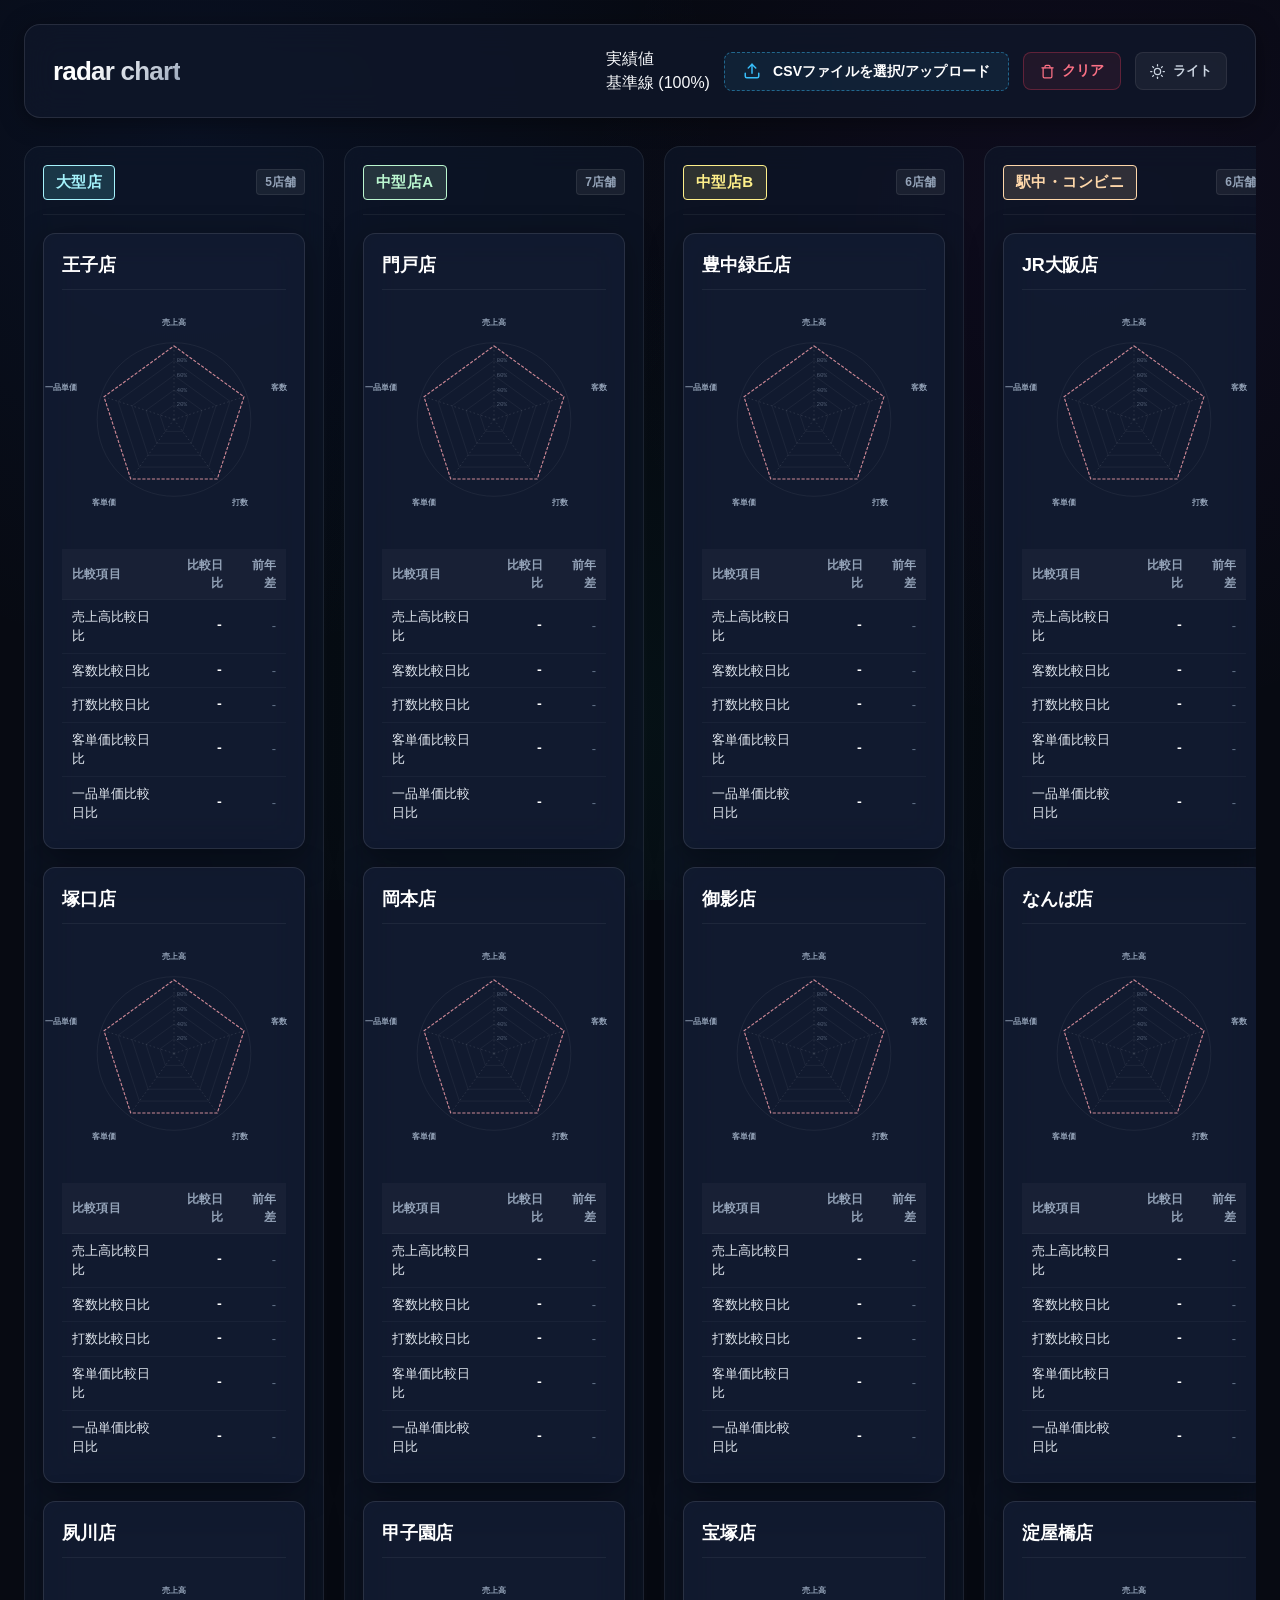
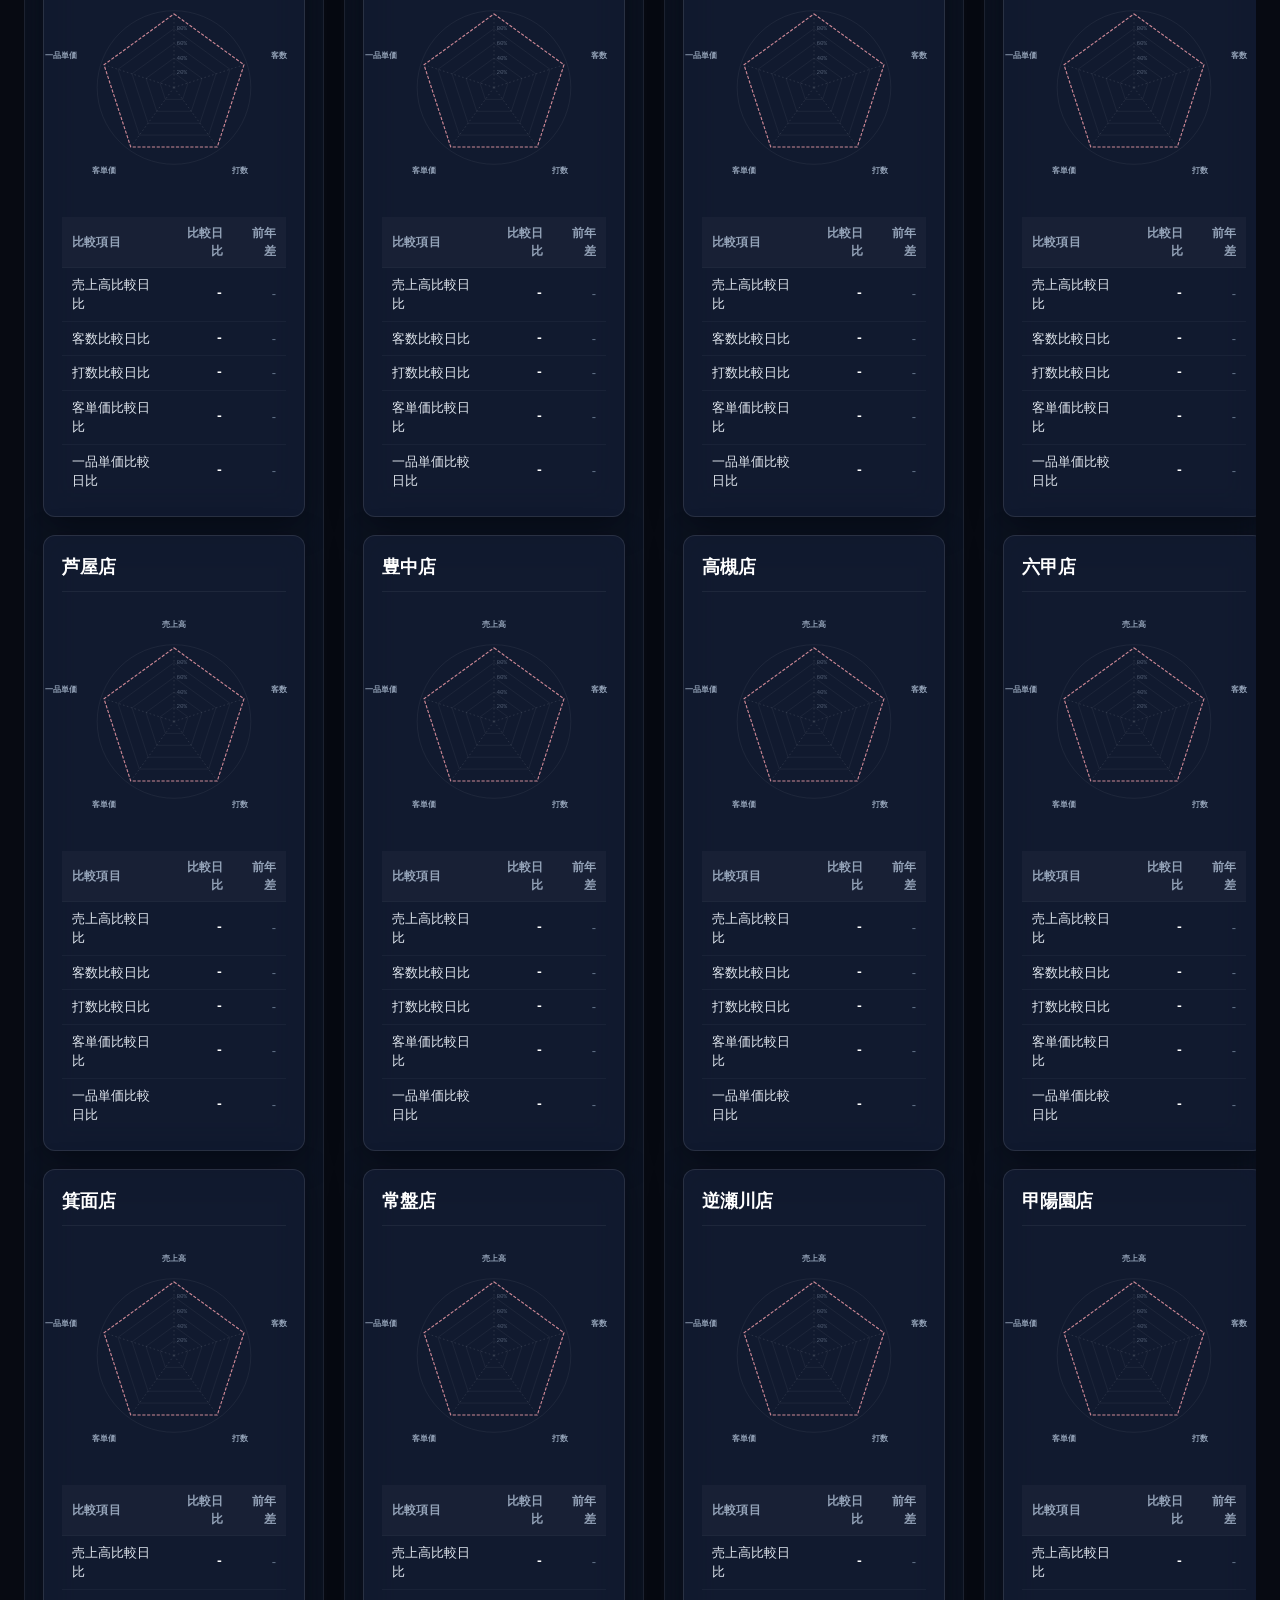
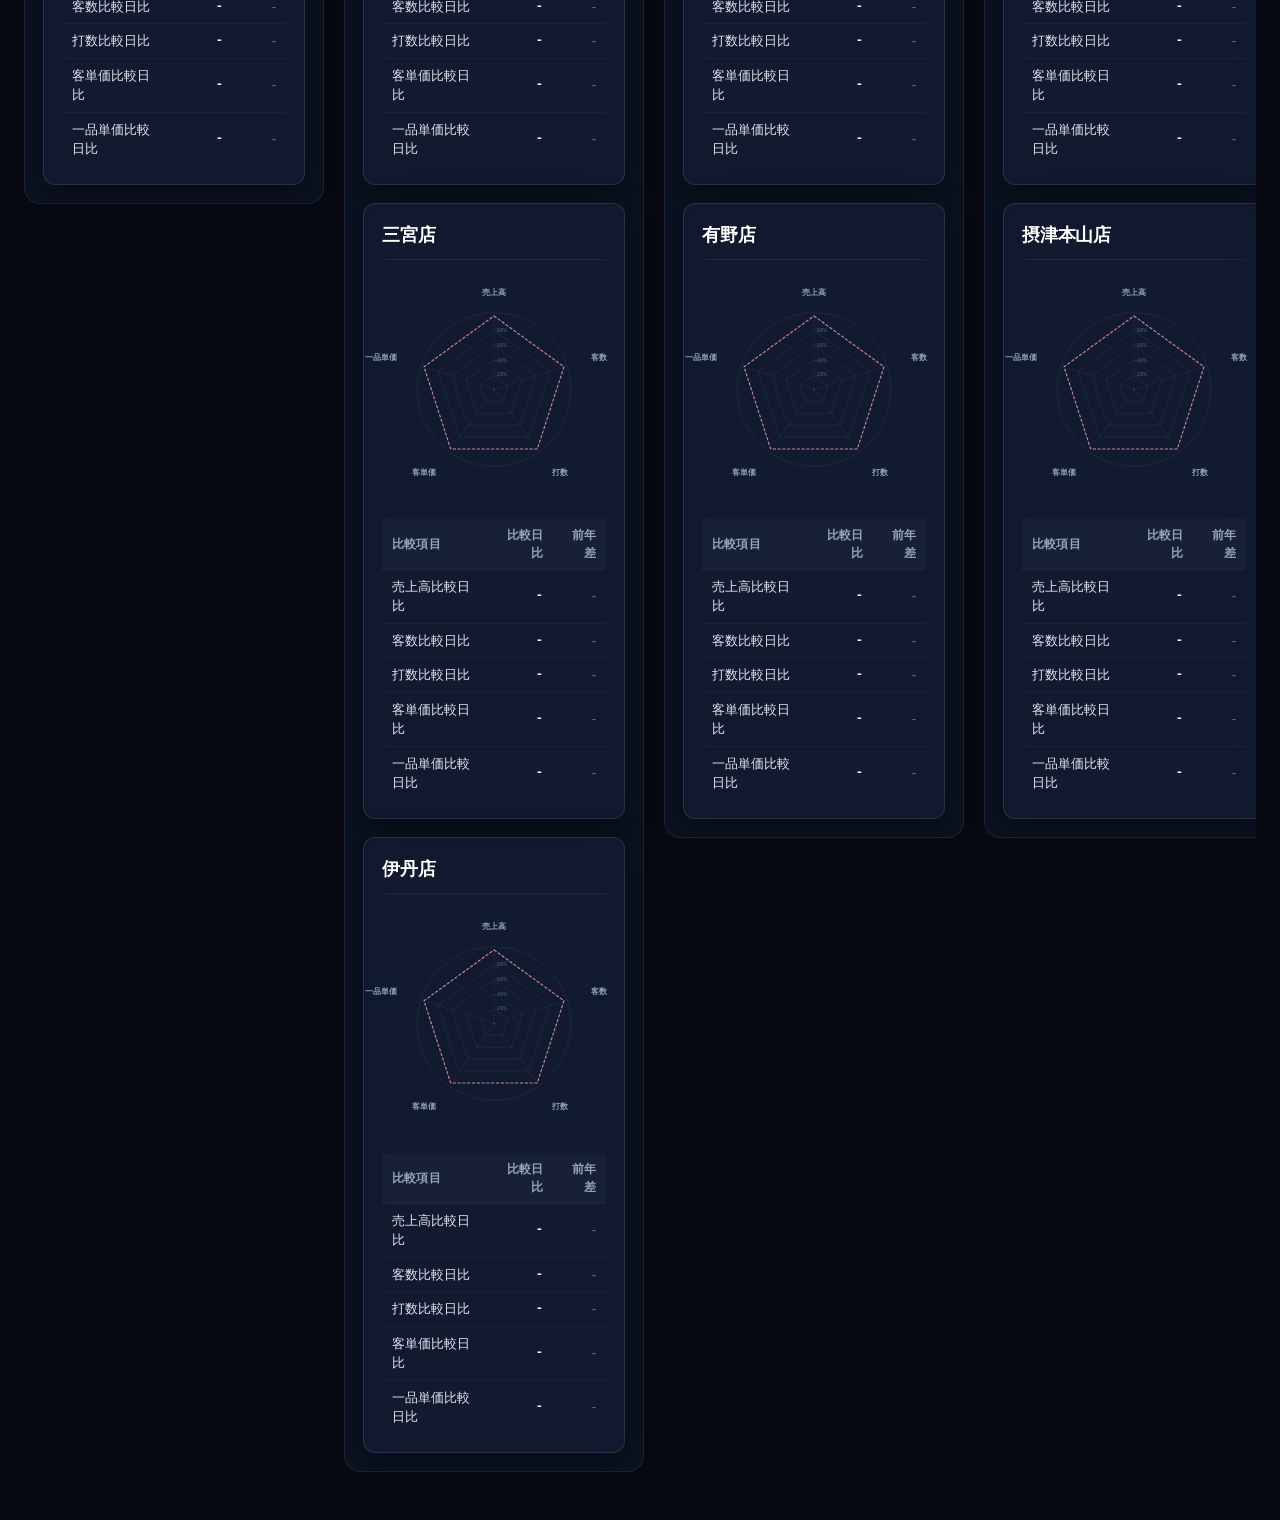
==== radar chart.html @ 03ed8507 "refactor: メインHTMLファイルを index.html から radar chart.html にリネーム" ====
<!DOCTYPE html>
<html lang="ja">
<head>
  <meta charset="UTF-8">
  <meta name="viewport" content="width=device-width, initial-scale=1.0">
  <meta http-equiv="Content-Security-Policy" content="default-src 'none'; style-src 'self' 'unsafe-inline'; script-src 'self'; img-src 'self' data:;">
  <title>radar chart</title>
  <meta name="description" content="全24店舗の売上実績KPI（売上高、客数、打数、客単価、一品単価の比較日比）をレーダーチャートとテーブルの1セットで表示する4列カンバンビュー">
  <link rel="stylesheet" href="css/style.css">
</head>
<body>

  <!-- ヘッダーエリア -->
  <header class="app-header">
    <div class="header-title-group">
      <h1 id="app-title">radar chart</h1>
    </div>

    <div class="header-controls">
      <div class="legend-bar" role="region" aria-label="チャート凡例">
        <div class="legend-item">
          <span class="legend-dot-actual"></span>
          <span>実績値</span>
        </div>
        <div class="legend-item">
          <span class="legend-dot-benchmark"></span>
          <span>基準線 (100%)</span>
        </div>
      </div>

      <!-- 読み込みボタン周辺 ドロップ＆ファイル選択ゾーン -->
      <div id="csv-drop-zone" class="header-drop-zone" role="region" aria-label="CSV読み込みドロップエリア">
        <input type="file" id="csv-file-input" class="file-upload-input" accept=".csv,text/csv">
        <label for="csv-file-input" class="drop-zone-label" tabindex="0" role="button" aria-label="CSVファイルを選択/アップロード">
          <div class="drop-zone-icon">
            <svg width="18" height="18" viewBox="0 0 24 24" fill="none" stroke="currentColor" stroke-width="2" stroke-linecap="round" stroke-linejoin="round">
              <path d="M21 15v4a2 2 0 0 1-2 2H5a2 2 0 0 1-2-2v-4"></path>
              <polyline points="17 8 12 3 7 8"></polyline>
              <line x1="12" y1="3" x2="12" y2="15"></line>
            </svg>
          </div>
          <span class="drop-zone-main-text">CSVファイルを選択/アップロード</span>
        </label>
      </div>

      <!-- クリアボタン -->
      <button type="button" id="btn-clear-data" class="btn-clear" title="全店舗の数値をクリアします（店舗数・項目は維持されます）">
        <svg width="15" height="15" viewBox="0 0 24 24" fill="none" stroke="currentColor" stroke-width="2" stroke-linecap="round" stroke-linejoin="round">
          <polyline points="3 6 5 6 21 6"></polyline>
          <path d="M19 6v14a2 2 0 0 1-2 2H7a2 2 0 0 1-2-2V6m3 0V4a2 2 0 0 1 2-2h4a2 2 0 0 1 2 2v2"></path>
        </svg>
        <span>クリア</span>
      </button>

      <!-- テーマ切り替えボタン（ライト/ダーク） -->
      <button type="button" id="btn-theme-toggle" class="btn-theme-toggle" title="ライトモード/ダークモードを切り替えます" aria-label="ライトモードに切り替え" aria-pressed="false">
        <span class="theme-icon-container">
          <svg class="icon-sun" width="15" height="15" viewBox="0 0 24 24" fill="none" stroke="currentColor" stroke-width="2" stroke-linecap="round" stroke-linejoin="round">
            <circle cx="12" cy="12" r="5"></circle>
            <line x1="12" y1="1" x2="12" y2="3"></line>
            <line x1="12" y1="21" x2="12" y2="23"></line>
            <line x1="4.22" y1="4.22" x2="5.64" y2="5.64"></line>
            <line x1="18.36" y1="18.36" x2="19.78" y2="19.78"></line>
            <line x1="1" y1="12" x2="3" y2="12"></line>
            <line x1="21" y1="12" x2="23" y2="12"></line>
            <line x1="4.22" y1="19.78" x2="5.64" y2="18.36"></line>
            <line x1="18.36" y1="5.64" x2="19.78" y2="4.22"></line>
          </svg>
          <svg class="icon-moon" width="15" height="15" viewBox="0 0 24 24" fill="none" stroke="currentColor" stroke-width="2" stroke-linecap="round" stroke-linejoin="round">
            <path d="M21 12.79A9 9 0 1 1 11.21 3 7 7 0 0 0 21 12.79z"></path>
          </svg>
        </span>
        <span id="theme-toggle-label" class="theme-toggle-label">ライト</span>
      </button>
    </div>
  </header>

  <!-- 4列カンバンビューエリア -->
  <main>
    <div id="kanban-board" class="kanban-board" role="region" aria-label="4列店舗別カンバンボード">
      <!-- JavaScriptにより4列のカンバンカテゴリおよび店舗カードが安全に動的生成されます -->
    </div>
  </main>

  <!-- 店舗詳細ポップアップモーダル（拡大表示） -->
  <div id="store-modal-overlay" class="modal-overlay" aria-hidden="true" style="display: none;">
    <div class="modal-dialog" role="dialog" aria-modal="true" aria-labelledby="modal-store-name">
      <button type="button" id="modal-close-btn" class="modal-close-button" aria-label="閉じる">
        <svg width="20" height="20" viewBox="0 0 24 24" fill="none" stroke="currentColor" stroke-width="2.5" stroke-linecap="round" stroke-linejoin="round">
          <line x1="18" y1="6" x2="6" y2="18"></line>
          <line x1="6" y1="6" x2="18" y2="18"></line>
        </svg>
      </button>

      <header class="modal-header">
        <div class="modal-header-info">
          <span id="modal-category-badge" class="kanban-category-badge"></span>
          <span id="modal-store-code" class="card-store-code"></span>
        </div>
        <h2 id="modal-store-name" class="modal-store-title"></h2>
      </header>

      <div class="modal-body-grid">
        <!-- 拡大レーダーチャート領域 -->
        <div class="modal-chart-section">
          <div id="modal-chart-container" class="modal-chart-wrapper"></div>
        </div>

        <!-- 拡大詳細データ表領域 -->
        <div class="modal-table-section">
          <div class="modal-section-title">比較日比 実績データ表</div>
          <div id="modal-table-container" class="modal-table-wrapper"></div>
        </div>
      </div>
    </div>
  </div>

  <!-- トースト通知コンテナ -->
  <div id="toast-container" class="toast-container" aria-live="polite"></div>

  <!-- スクリプト読み込み（安全な分離設計・外部CDN不使用） -->
  <script src="js/config.js"></script>
  <script src="js/parser.js"></script>
  <script src="js/chart.js"></script>
  <script src="js/table.js"></script>
  <script src="js/app.js"></script>
</body>
</html>
---- css/style.css ----
/* ==========================================================================
   Luxury Dark Style - Radar Chart Kanban Dashboard
   ========================================================================== */

:root {
  /* 背景・サーフェス */
  --bg-deep: #070a12;
  --bg-main: #0b1120;
  --bg-surface: #0f172a;
  --bg-card: rgba(19, 29, 51, 0.75);
  --bg-card-hover: rgba(24, 37, 65, 0.85);
  --bg-column: rgba(15, 23, 42, 0.65);
  
  /* テキストカラー */
  --text-main: #f8fafc;
  --text-secondary: #cbd5e1;
  --text-muted: #94a3b8;
  --text-dim: #64748b;

  /* ボーダー・境界線 */
  --border-subtle: rgba(255, 255, 255, 0.08);
  --border-card: rgba(255, 255, 255, 0.1);
  --border-card-hover: rgba(255, 255, 255, 0.22);
  --border-divider: rgba(255, 255, 255, 0.06);

  /* タイポグラフィ */
  --font-family: -apple-system, BlinkMacSystemFont, "Segoe UI", Roboto, "Helvetica Neue", "Hiragino Kaku Gothic ProN", "Yu Gothic", sans-serif;
  
  /* シャドウ・グロー効果 */
  --shadow-card: 0 8px 32px 0 rgba(0, 0, 0, 0.37);
  --shadow-card-hover: 0 12px 40px 0 rgba(0, 0, 0, 0.55), 0 0 16px rgba(56, 189, 248, 0.15);
  --shadow-header: 0 4px 24px rgba(0, 0, 0, 0.4);

  /* 角丸 */
  --radius-xl: 16px;
  --radius-lg: 12px;
  --radius-md: 8px;
  --radius-sm: 4px;
}

/* ==========================================================================
   Light Mode Theme Overrides (エレガントライトスタイル)
   ========================================================================== */
[data-theme="light"] {
  /* 背景・サーフェス */
  --bg-deep: #f1f5f9;
  --bg-main: #f8fafc;
  --bg-surface: #ffffff;
  --bg-card: rgba(255, 255, 255, 0.90);
  --bg-card-hover: rgba(255, 255, 255, 0.98);
  --bg-column: rgba(241, 245, 249, 0.75);

  /* テキストカラー */
  --text-main: #0f172a;
  --text-secondary: #334155;
  --text-muted: #64748b;
  --text-dim: #94a3b8;

  /* ボーダー・境界線 */
  --border-subtle: rgba(0, 0, 0, 0.08);
  --border-card: rgba(0, 0, 0, 0.08);
  --border-card-hover: rgba(14, 165, 233, 0.45);
  --border-divider: rgba(0, 0, 0, 0.06);

  /* シャドウ */
  --shadow-card: 0 4px 20px 0 rgba(0, 0, 0, 0.06), 0 1px 3px 0 rgba(0, 0, 0, 0.04);
  --shadow-card-hover: 0 10px 30px 0 rgba(0, 0, 0, 0.12), 0 0 12px rgba(14, 165, 233, 0.15);
  --shadow-header: 0 2px 16px rgba(0, 0, 0, 0.06);
}

[data-theme="light"] body {
  background-color: var(--bg-deep);
  background-image: 
    radial-gradient(circle at 15% 15%, rgba(14, 165, 233, 0.07) 0%, transparent 40%),
    radial-gradient(circle at 85% 25%, rgba(168, 85, 247, 0.05) 0%, transparent 40%),
    radial-gradient(circle at 50% 80%, rgba(16, 185, 129, 0.06) 0%, transparent 50%);
}

* {
  box-sizing: border-box;
  margin: 0;
  padding: 0;
}

body {
  font-family: var(--font-family);
  background-color: var(--bg-deep);
  background-image: 
    radial-gradient(circle at 15% 15%, rgba(37, 99, 235, 0.08) 0%, transparent 40%),
    radial-gradient(circle at 85% 25%, rgba(147, 51, 234, 0.06) 0%, transparent 40%),
    radial-gradient(circle at 50% 80%, rgba(16, 185, 129, 0.05) 0%, transparent 50%);
  background-attachment: fixed;
  color: var(--text-main);
  line-height: 1.5;
  min-height: 100vh;
  padding: 24px;
}

/* ヘッダーエリア */
.app-header {
  background: rgba(15, 23, 42, 0.8);
  backdrop-filter: blur(16px);
  -webkit-backdrop-filter: blur(16px);
  border: 1px solid var(--border-card);
  border-radius: var(--radius-xl);
  padding: 22px 28px;
  margin-bottom: 28px;
  box-shadow: var(--shadow-header);
  display: flex;
  flex-wrap: wrap;
  justify-content: space-between;
  align-items: center;
  gap: 20px;
}

.header-title-group h1 {
  font-size: 1.625rem;
  font-weight: 800;
  letter-spacing: -0.03em;
  background: linear-gradient(135deg, #ffffff 30%, #94a3b8 100%);
  -webkit-background-clip: text;
  -webkit-text-fill-color: transparent;
}

.header-title-group p {
  font-size: 0.875rem;
  color: var(--text-muted);
  margin-top: 5px;
  letter-spacing: 0.02em;
}

.header-controls {
  display: flex;
  align-items: center;
  gap: 14px;
  flex-wrap: wrap;
}

/* 読み込みボタン周辺 ドロップ＆選択ゾーン (Header Drop Zone) */
.header-drop-zone {
  position: relative;
  display: inline-flex;
  transition: all 0.25s cubic-bezier(0.16, 1, 0.3, 1);
}

.drop-zone-label {
  display: inline-flex;
  align-items: center;
  gap: 12px;
  background: rgba(56, 189, 248, 0.08);
  border: 1.5px dashed rgba(56, 189, 248, 0.45);
  padding: 8px 18px;
  border-radius: var(--radius-md);
  cursor: pointer;
  transition: all 0.22s ease;
  user-select: none;
}

.drop-zone-label:hover {
  background: rgba(56, 189, 248, 0.15);
  border-color: #38bdf8;
  box-shadow: 0 0 16px rgba(56, 189, 248, 0.3);
}

/* ドラッグオーバー中のハイライトアニメーション */
.header-drop-zone.is-drag-over .drop-zone-label {
  background: rgba(56, 189, 248, 0.25);
  border-color: #38bdf8;
  border-style: solid;
  box-shadow: 0 0 30px rgba(56, 189, 248, 0.6), inset 0 0 15px rgba(56, 189, 248, 0.2);
  transform: scale(1.04);
}

.drop-zone-icon {
  color: #38bdf8;
  display: flex;
  align-items: center;
  justify-content: center;
  transition: transform 0.2s ease;
}

.header-drop-zone.is-drag-over .drop-zone-icon {
  transform: translateY(-2px) scale(1.15);
}

.drop-zone-texts {
  display: flex;
  flex-direction: column;
  text-align: left;
}

.drop-zone-main-text {
  font-size: 0.875rem;
  font-weight: 700;
  color: #ffffff;
  letter-spacing: 0.01em;
}

.drop-zone-sub-text {
  font-size: 0.6875rem;
  color: #94a3b8;
  letter-spacing: 0.02em;
}

.header-drop-zone.is-drag-over .drop-zone-sub-text {
  color: #38bdf8;
  font-weight: 600;
}

.file-upload-input {
  display: none;
}

.btn-secondary {
  background: rgba(255, 255, 255, 0.05);
  color: var(--text-secondary);
  border: 1px solid var(--border-subtle);
  padding: 9px 16px;
  border-radius: var(--radius-md);
  font-size: 0.875rem;
  font-weight: 500;
  cursor: pointer;
  transition: all 0.2s;
}

.btn-secondary:hover {
  background: rgba(255, 255, 255, 0.1);
  color: #ffffff;
  border-color: rgba(255, 255, 255, 0.2);
}

/* クリアボタン（数値クリア用） */
.btn-clear {
  display: inline-flex;
  align-items: center;
  gap: 7px;
  background: rgba(244, 63, 94, 0.08);
  color: #fb7185;
  border: 1px solid rgba(244, 63, 94, 0.3);
  padding: 9px 16px;
  border-radius: var(--radius-md);
  font-size: 0.875rem;
  font-weight: 600;
  cursor: pointer;
  transition: all 0.22s ease;
  user-select: none;
}

.btn-clear:hover {
  background: rgba(244, 63, 94, 0.18);
  color: #ffffff;
  border-color: #f43f5e;
  box-shadow: 0 0 16px rgba(244, 63, 94, 0.35);
  transform: translateY(-1px);
}

.btn-clear:active {
  transform: translateY(0);
}

/* 4列カンバンビュー グリッドコンテナ（横スクロール対応・4列維持） */
main {
  width: 100%;
  overflow-x: auto;
  padding-bottom: 24px;
}

.kanban-board {
  display: grid;
  grid-template-columns: repeat(4, minmax(300px, 1fr));
  gap: 20px;
  align-items: start;
  min-width: 1260px;
}

/* カンバン列（ガラスモフィズム調） */
.kanban-column {
  background-color: var(--bg-column);
  backdrop-filter: blur(12px);
  -webkit-backdrop-filter: blur(12px);
  border-radius: var(--radius-xl);
  border: 1px solid var(--border-subtle);
  padding: 18px;
  display: flex;
  flex-direction: column;
  gap: 18px;
}

.kanban-column-header {
  display: flex;
  justify-content: space-between;
  align-items: center;
  padding-bottom: 14px;
  border-bottom: 1px solid var(--border-divider);
}

.kanban-category-badge {
  display: inline-flex;
  align-items: center;
  gap: 8px;
  font-size: 0.9375rem;
  font-weight: 700;
  padding: 5px 12px;
  border-radius: var(--radius-sm);
  border: 1px solid currentColor;
  letter-spacing: 0.03em;
}

.kanban-count-badge {
  font-size: 0.75rem;
  font-weight: 600;
  background: rgba(255, 255, 255, 0.06);
  color: var(--text-muted);
  padding: 3px 8px;
  border-radius: var(--radius-sm);
  border: 1px solid var(--border-subtle);
}

.kanban-cards-container {
  display: flex;
  flex-direction: column;
  gap: 18px;
}

/* 店舗カード（ラグジュアリースタイル＆クリッカブル） */
.store-kanban-card {
  background: var(--bg-card);
  backdrop-filter: blur(16px);
  -webkit-backdrop-filter: blur(16px);
  border: 1px solid var(--border-card);
  border-radius: var(--radius-lg);
  padding: 18px;
  box-shadow: var(--shadow-card);
  transition: transform 0.25s cubic-bezier(0.16, 1, 0.3, 1), box-shadow 0.25s, border-color 0.25s;
  display: flex;
  flex-direction: column;
  gap: 14px;
  cursor: pointer;
  position: relative;
}

.store-kanban-card:hover {
  background: var(--bg-card-hover);
  transform: translateY(-5px) scale(1.015);
  box-shadow: var(--shadow-card-hover);
  border-color: var(--border-card-hover);
}

.card-header {
  display: flex;
  justify-content: space-between;
  align-items: center;
  padding-bottom: 10px;
  border-bottom: 1px solid var(--border-divider);
}

.card-store-name {
  font-size: 1.125rem;
  font-weight: 700;
  color: #ffffff;
  letter-spacing: -0.01em;
}

.card-store-code {
  font-size: 0.75rem;
  font-family: monospace;
  color: var(--text-muted);
  background: rgba(255, 255, 255, 0.05);
  padding: 2px 8px;
  border-radius: var(--radius-sm);
  border: 1px solid var(--border-subtle);
}

/* チャート描画エリア */
.card-chart-area {
  width: 100%;
  aspect-ratio: 1 / 1;
  max-width: 280px;
  margin: 0 auto;
  position: relative;
}

.luxury-radar-svg {
  width: 100%;
  height: 100%;
  overflow: visible;
}

/* カード内テーブル（ダークラグジュアリー） */
.card-table-area {
  width: 100%;
  overflow-x: auto;
}

.card-metrics-table {
  width: 100%;
  border-collapse: collapse;
  font-size: 0.8125rem;
}

.card-metrics-table th {
  background: rgba(255, 255, 255, 0.03);
  color: var(--text-muted);
  font-weight: 600;
  padding: 7px 10px;
  text-align: left;
  border-bottom: 1px solid var(--border-divider);
  font-size: 0.75rem;
  letter-spacing: 0.02em;
}

.card-metrics-table th.th-value,
.card-metrics-table th.th-diff {
  text-align: right;
}

.card-metrics-table td {
  padding: 7px 10px;
  border-bottom: 1px solid rgba(255, 255, 255, 0.04);
  color: var(--text-secondary);
}

.card-metrics-table tr:last-child td {
  border-bottom: none;
}

.card-metrics-table .td-name {
  font-weight: 500;
  color: #e2e8f0;
}

.card-metrics-table .td-val {
  text-align: right;
  font-weight: 700;
  font-family: monospace;
  color: #ffffff;
}

.card-metrics-table .td-diff-badge {
  text-align: right;
}

/* 前年差バッジ（淡いソフトパステルトーン） */
.badge-diff {
  display: inline-block;
  font-size: 0.75rem;
  font-weight: 600;
  padding: 2px 8px;
  border-radius: var(--radius-sm);
  font-family: monospace;
}

.badge-positive {
  background: rgba(52, 211, 153, 0.12);
  color: #6ee7b7;
  border: 1px solid rgba(110, 231, 183, 0.25);
}

.badge-negative {
  background: rgba(244, 63, 94, 0.12);
  color: #fda4af;
  border: 1px solid rgba(253, 164, 175, 0.25);
}

/* トースト通知 */
.toast-container {
  position: fixed;
  bottom: 24px;
  right: 24px;
  z-index: 1000;
}

.toast {
  background: rgba(15, 23, 42, 0.95);
  backdrop-filter: blur(12px);
  color: #ffffff;
  border: 1px solid var(--border-card);
  padding: 14px 22px;
  border-radius: var(--radius-md);
  font-size: 0.875rem;
  box-shadow: 0 10px 30px rgba(0, 0, 0, 0.6);
  margin-top: 8px;
  animation: fadeIn 0.3s ease;
}

.toast-success {
  border-left: 4px solid #34d399;
}

.toast-error {
  border-left: 4px solid #f87171;
}

@keyframes fadeIn {
  from { opacity: 0; transform: translateY(8px); }
  to { opacity: 1; transform: translateY(0); }
}

/* ==========================================================================
   店舗詳細ポップアップモーダル (Luxury Dark Modal)
   ========================================================================== */

.modal-overlay {
  position: fixed;
  top: 0;
  left: 0;
  width: 100vw;
  height: 100vh;
  background: rgba(3, 7, 18, 0.82);
  backdrop-filter: blur(16px);
  -webkit-backdrop-filter: blur(16px);
  z-index: 2000;
  display: flex;
  justify-content: center;
  align-items: center;
  padding: 24px;
  animation: modalFadeIn 0.25s ease-out;
}

@keyframes modalFadeIn {
  from { opacity: 0; }
  to { opacity: 1; }
}

.modal-dialog {
  background: rgba(15, 23, 42, 0.95);
  backdrop-filter: blur(24px);
  -webkit-backdrop-filter: blur(24px);
  border: 1px solid rgba(255, 255, 255, 0.18);
  border-radius: 20px;
  width: 100%;
  max-width: 900px;
  max-height: 90vh;
  overflow-y: auto;
  padding: 32px;
  box-shadow: 0 25px 60px -15px rgba(0, 0, 0, 0.85), 0 0 30px rgba(56, 189, 248, 0.15);
  position: relative;
  animation: modalScaleUp 0.28s cubic-bezier(0.16, 1, 0.3, 1);
}

@keyframes modalScaleUp {
  from { transform: scale(0.92); opacity: 0; }
  to { transform: scale(1); opacity: 1; }
}

.modal-close-button {
  position: absolute;
  top: 20px;
  right: 20px;
  background: rgba(255, 255, 255, 0.06);
  border: 1px solid rgba(255, 255, 255, 0.12);
  color: var(--text-muted);
  width: 40px;
  height: 40px;
  border-radius: 50%;
  display: flex;
  justify-content: center;
  align-items: center;
  cursor: pointer;
  transition: all 0.2s ease;
}

.modal-close-button:hover {
  background: rgba(255, 255, 255, 0.15);
  color: #ffffff;
  transform: rotate(90deg);
}

.modal-header {
  margin-bottom: 24px;
  padding-bottom: 16px;
  border-bottom: 1px solid var(--border-divider);
}

.modal-header-info {
  display: flex;
  align-items: center;
  gap: 12px;
  margin-bottom: 8px;
}

.modal-store-title {
  font-size: 1.875rem;
  font-weight: 800;
  color: #ffffff;
  letter-spacing: -0.02em;
}

.modal-store-subtitle {
  font-size: 0.875rem;
  color: var(--text-muted);
  margin-top: 4px;
}

.modal-body-grid {
  display: grid;
  grid-template-columns: 1.1fr 1fr;
  gap: 32px;
  align-items: center;
}

@media (max-width: 768px) {
  .modal-body-grid {
    grid-template-columns: 1fr;
    gap: 24px;
  }
}

.modal-section-title {
  font-size: 0.875rem;
  font-weight: 700;
  color: var(--text-secondary);
  letter-spacing: 0.04em;
  text-transform: uppercase;
  margin-bottom: 16px;
  display: flex;
  align-items: center;
  gap: 8px;
}

.modal-section-title::before {
  content: "";
  display: inline-block;
  width: 3px;
  height: 14px;
  background: #38bdf8;
  border-radius: 2px;
}

/* 拡大チャート */
.modal-chart-wrapper {
  width: 100%;
  max-width: 420px;
  aspect-ratio: 1 / 1;
  margin: 0 auto;
}

/* 拡大テーブル */
.modal-table-wrapper {
  width: 100%;
}

.modal-table-wrapper .card-metrics-table {
  font-size: 0.9375rem;
}

.modal-table-wrapper .card-metrics-table th {
  padding: 10px 14px;
  font-size: 0.8125rem;
}

.modal-table-wrapper .card-metrics-table td {
  padding: 12px 14px;
}

.modal-table-wrapper .badge-diff {
  font-size: 0.875rem;
  padding: 3px 10px;
}

/* ==========================================================================
   テーマ切り替えボタン (Theme Toggle Button)
   ========================================================================== */
.btn-theme-toggle {
  display: inline-flex;
  align-items: center;
  gap: 8px;
  background: rgba(255, 255, 255, 0.05);
  border: 1px solid var(--border-subtle);
  border-radius: var(--radius-md);
  color: var(--text-secondary);
  padding: 9px 14px;
  font-size: 0.8125rem;
  font-weight: 600;
  cursor: pointer;
  transition: all 0.2s cubic-bezier(0.16, 1, 0.3, 1);
  user-select: none;
}

.btn-theme-toggle:hover {
  background: rgba(255, 255, 255, 0.10);
  border-color: var(--border-card-hover);
  color: var(--text-main);
  transform: translateY(-1px);
}

.theme-icon-container {
  display: flex;
  align-items: center;
  justify-content: center;
}

/* ダークモード時（デフォルト）: 太陽アイコンを表示し、ライトモードへの切替を提示 */
.icon-sun {
  display: block;
}
.icon-moon {
  display: none;
}

/* ライトモード時: 月アイコンを表示し、ダークモードへの切替を提示 */
[data-theme="light"] .icon-sun {
  display: none;
}
[data-theme="light"] .icon-moon {
  display: block;
}

[data-theme="light"] .btn-theme-toggle {
  background: rgba(0, 0, 0, 0.04);
  border-color: rgba(0, 0, 0, 0.12);
  color: #334155;
}

[data-theme="light"] .btn-theme-toggle:hover {
  background: rgba(0, 0, 0, 0.08);
  border-color: rgba(0, 0, 0, 0.22);
  color: #0f172a;
}

/* ==========================================================================
   ライトモード時のSVGレーダーチャートおよびUI要素の適応
   ========================================================================== */
/* チャートの背景グリッド線・軸線 */
[data-theme="light"] .chart-grid polygon:not([stroke-dasharray]) {
  stroke: rgba(0, 0, 0, 0.10) !important;
}

[data-theme="light"] .chart-grid circle {
  stroke: rgba(0, 0, 0, 0.08) !important;
}

[data-theme="light"] .chart-axes line {
  stroke: rgba(0, 0, 0, 0.12) !important;
}

/* 目盛り数値 */
[data-theme="light"] .chart-scale-label {
  fill: rgba(71, 85, 105, 0.60) !important;
}

/* 5項目の軸名（白背景での視認性を高めた深みのあるスレートグレー） */
[data-theme="light"] .chart-axis-title {
  fill: #334155 !important;
  font-weight: 700 !important;
}

/* 頂点ノードの実績値ラベル（袋文字Text Haloによる線被り完全防止） */
.chart-node-val {
  fill: #f1f5f9;
  paint-order: stroke fill;
  stroke: rgba(11, 19, 41, 0.95);
  stroke-width: 3.5px;
  stroke-linejoin: round;
  stroke-linecap: round;
  letter-spacing: 0.02em;
  user-select: none;
}

[data-theme="light"] .chart-node-val {
  fill: #0f172a !important;
  stroke: #ffffff !important;
  stroke-width: 3.5px;
  font-weight: 800 !important;
}

.modal-chart-wrapper .chart-node-val {
  stroke-width: 4.5px;
}

[data-theme="light"] .modal-chart-wrapper .chart-node-val {
  stroke-width: 4.5px;
}

/* ライトモード時のヘッダーグラス背景 */
[data-theme="light"] .app-header {
  background: rgba(255, 255, 255, 0.88);
  border-bottom-color: rgba(0, 0, 0, 0.08);
}

/* ドロップゾーン＆クリアボタンのライトモード対応 */
[data-theme="light"] .header-drop-zone {
  background: rgba(0, 0, 0, 0.02);
  border-color: rgba(0, 0, 0, 0.12);
}

[data-theme="light"] .header-drop-zone:hover {
  background: rgba(14, 165, 233, 0.06);
  border-color: rgba(14, 165, 233, 0.4);
}

[data-theme="light"] .btn-clear {
  background: rgba(0, 0, 0, 0.04);
  border-color: rgba(0, 0, 0, 0.12);
  color: #475569;
}

[data-theme="light"] .btn-clear:hover {
  background: rgba(244, 63, 94, 0.08);
  border-color: rgba(244, 63, 94, 0.35);
  color: #e11d48;
}

/* ライトモード時のカンバン列とカード */
[data-theme="light"] .kanban-column {
  background: var(--bg-column);
  border-color: rgba(0, 0, 0, 0.08);
}

[data-theme="light"] .store-kanban-card {
  background: var(--bg-card);
  border-color: var(--border-card);
  box-shadow: var(--shadow-card);
}

[data-theme="light"] .store-kanban-card:hover {
  background: var(--bg-card-hover);
  box-shadow: var(--shadow-card-hover);
  border-color: var(--border-card-hover);
}

[data-theme="light"] .kanban-count-badge {
  background: rgba(0, 0, 0, 0.04);
  color: var(--text-muted);
  border-color: rgba(0, 0, 0, 0.10);
}

/* ライトモード時のカテゴリバッジ（白背景で明瞭なコントラスト） */
[data-theme="light"] [data-category="large"] .kanban-category-badge,
[data-theme="light"] #modal-category-badge[data-category="large"] {
  color: #0284c7 !important;
  background-color: rgba(2, 132, 199, 0.09) !important;
  border-color: rgba(2, 132, 199, 0.4) !important;
}

[data-theme="light"] [data-category="medium_a"] .kanban-category-badge,
[data-theme="light"] #modal-category-badge[data-category="medium_a"] {
  color: #15803d !important;
  background-color: rgba(21, 128, 61, 0.09) !important;
  border-color: rgba(21, 128, 61, 0.4) !important;
}

[data-theme="light"] [data-category="medium_b"] .kanban-category-badge,
[data-theme="light"] #modal-category-badge[data-category="medium_b"] {
  color: #a16207 !important;
  background-color: rgba(161, 98, 7, 0.09) !important;
  border-color: rgba(161, 98, 7, 0.4) !important;
}

[data-theme="light"] [data-category="station_cvs"] .kanban-category-badge,
[data-theme="light"] #modal-category-badge[data-category="station_cvs"] {
  color: #c2410c !important;
  background-color: rgba(194, 65, 12, 0.09) !important;
  border-color: rgba(194, 65, 12, 0.4) !important;
}

/* ライトモード時の店舗詳細ポップアップモーダル */
[data-theme="light"] .modal-overlay {
  background: rgba(15, 23, 42, 0.45);
  backdrop-filter: blur(8px);
  -webkit-backdrop-filter: blur(8px);
}

[data-theme="light"] .modal-dialog {
  background: #ffffff;
  backdrop-filter: blur(24px);
  -webkit-backdrop-filter: blur(24px);
  border: 1px solid rgba(0, 0, 0, 0.10);
  box-shadow: 0 25px 50px -12px rgba(0, 0, 0, 0.18), 0 0 1px rgba(0, 0, 0, 0.12);
  color: #0f172a;
}

[data-theme="light"] .modal-store-title {
  color: #0f172a;
}

[data-theme="light"] .modal-close-button {
  background: rgba(0, 0, 0, 0.05);
  border: 1px solid rgba(0, 0, 0, 0.10);
  color: #475569;
}

[data-theme="light"] .modal-close-button:hover {
  background: rgba(0, 0, 0, 0.10);
  color: #0f172a;
}

[data-theme="light"] .modal-header {
  border-bottom: 1px solid rgba(0, 0, 0, 0.08);
}

[data-theme="light"] .card-metrics-table tbody tr:hover {
  background: rgba(0, 0, 0, 0.03);
}

/* ライトモード時のヘッダータイトル・テキスト視認性向上 */
[data-theme="light"] .header-title-group h1 {
  background: linear-gradient(135deg, #0f172a 30%, #334155 100%);
  -webkit-background-clip: text;
  -webkit-text-fill-color: transparent;
}

[data-theme="light"] .drop-zone-main-text {
  color: #0f172a;
}

[data-theme="light"] .legend-bar {
  background: rgba(0, 0, 0, 0.04);
  border-color: rgba(0, 0, 0, 0.08);
  color: var(--text-secondary);
}

[data-theme="light"] .card-store-name {
  color: #0f172a;
}

[data-theme="light"] .card-store-code {
  color: #64748b;
  background: rgba(0, 0, 0, 0.05);
}

/* ライトモード時のテーブル（項目名・数値・差分バッジ・見出し）の視認性向上 */
[data-theme="light"] .card-metrics-table th {
  background: rgba(0, 0, 0, 0.03);
  color: #475569;
  border-bottom: 1px solid rgba(0, 0, 0, 0.08);
}

[data-theme="light"] .card-metrics-table td {
  border-bottom: 1px solid rgba(0, 0, 0, 0.05);
}

[data-theme="light"] .card-metrics-table .td-name {
  color: #1e293b;
  font-weight: 600;
}

[data-theme="light"] .card-metrics-table .td-val {
  color: #0f172a;
  font-weight: 700;
}

[data-theme="light"] .badge-positive {
  background: rgba(16, 185, 129, 0.12);
  color: #047857;
  border: 1px solid rgba(16, 185, 129, 0.35);
}

[data-theme="light"] .badge-negative {
  background: rgba(244, 63, 94, 0.12);
  color: #be123c;
  border: 1px solid rgba(244, 63, 94, 0.35);
}

/* ライトモード時のモーダル内セクションタイトル */
[data-theme="light"] .modal-section-title {
  color: #334155;
}
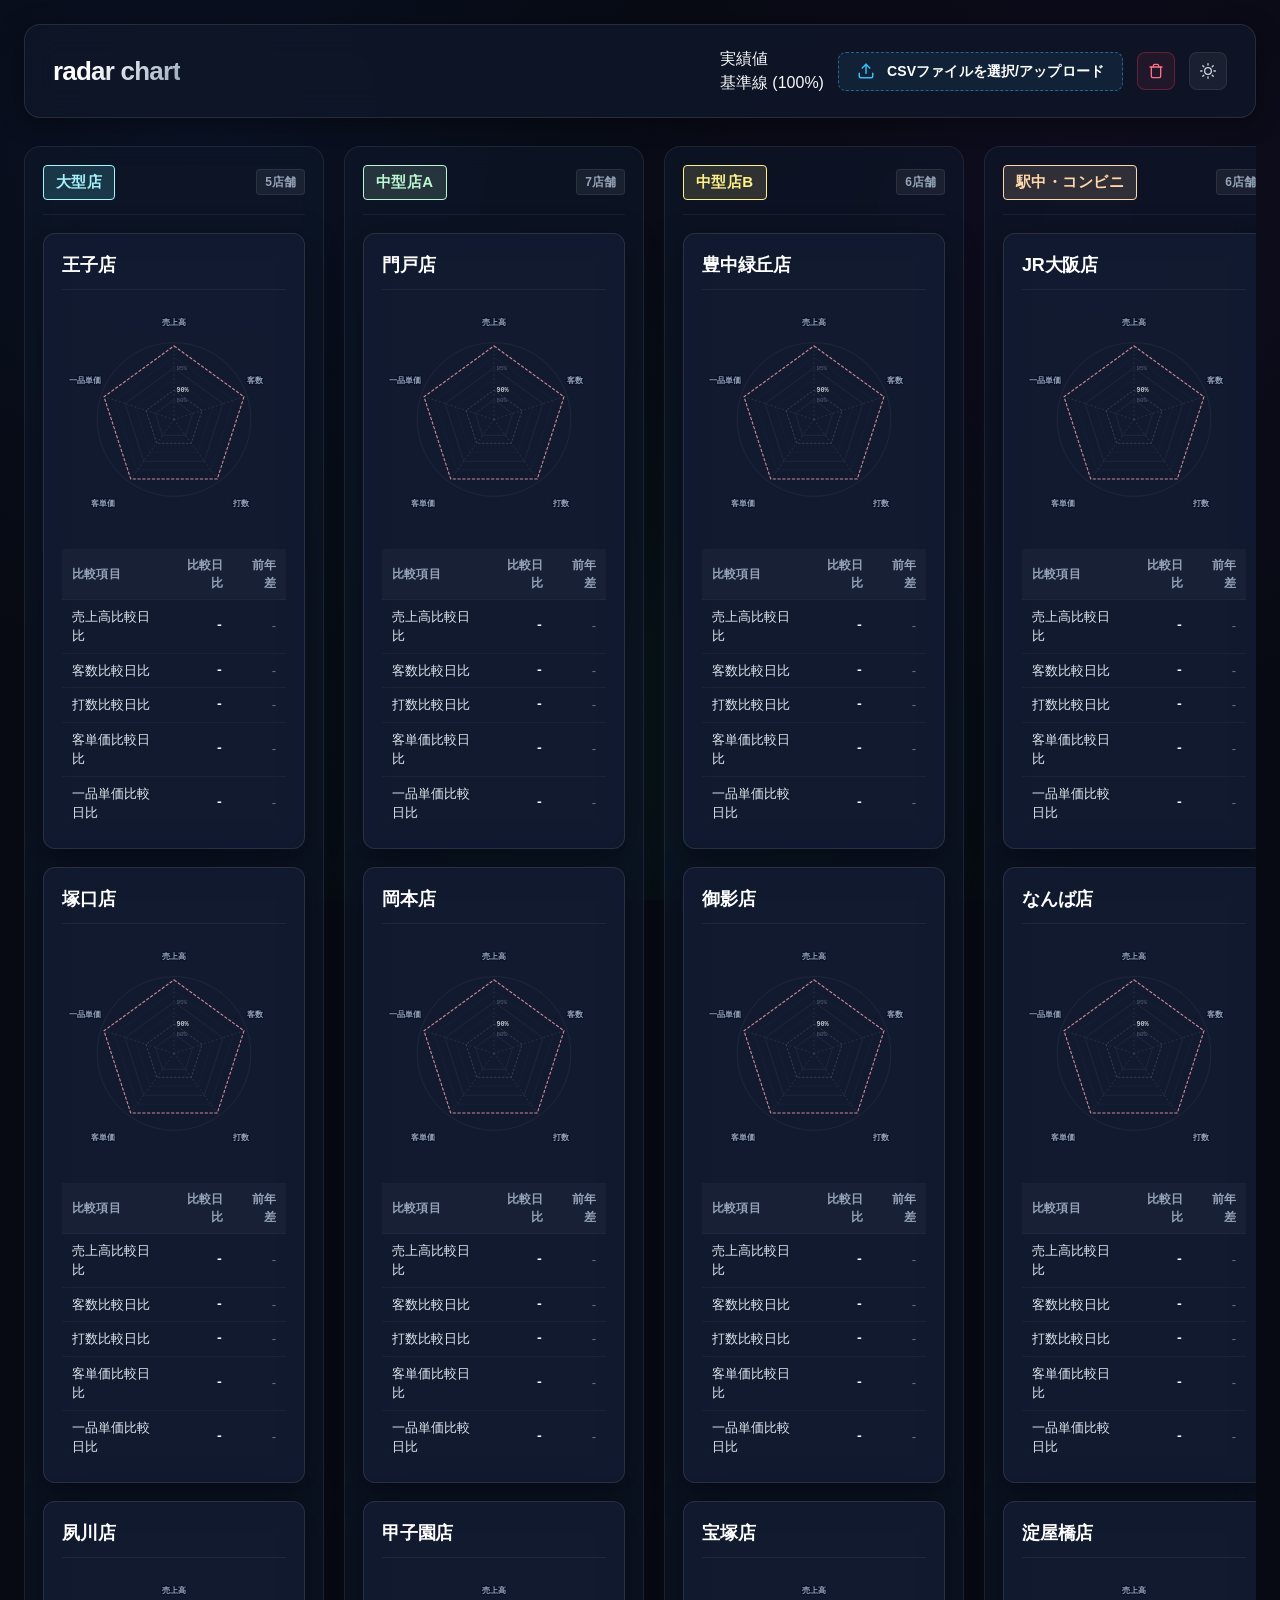
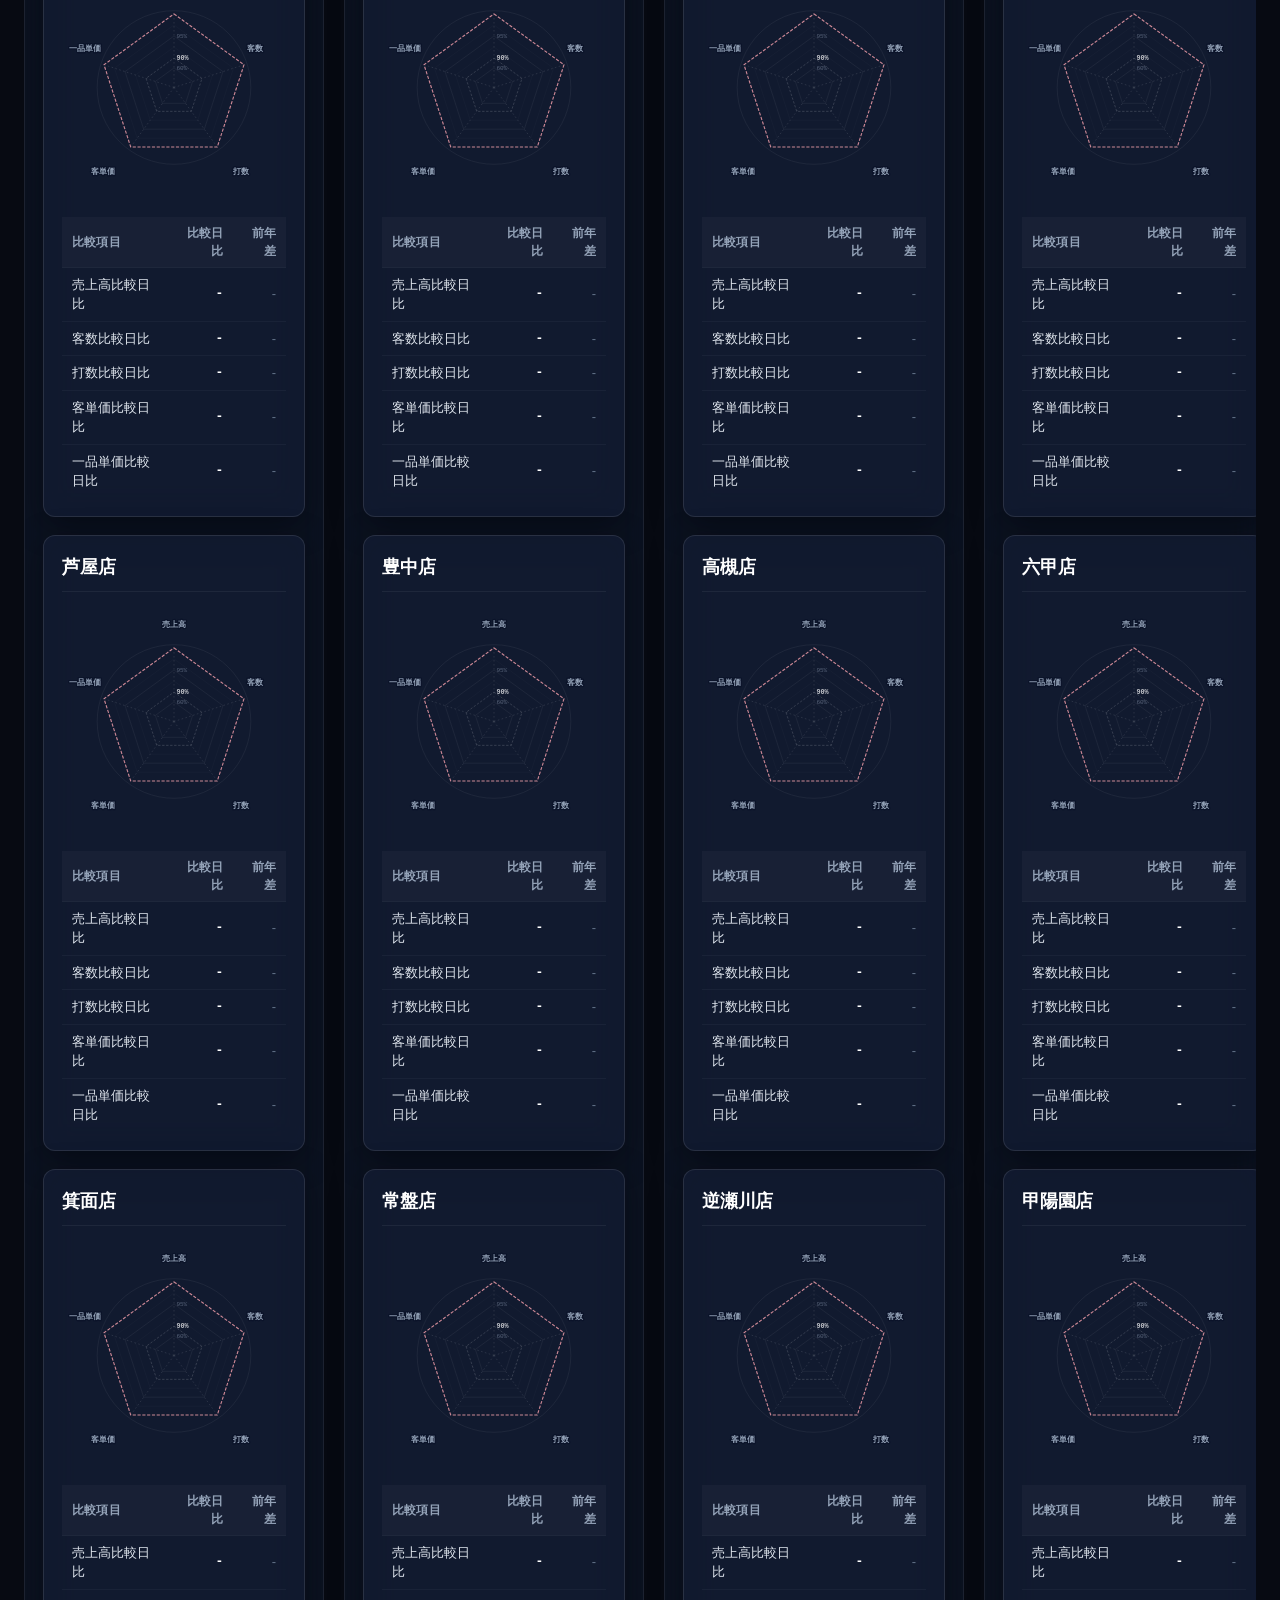
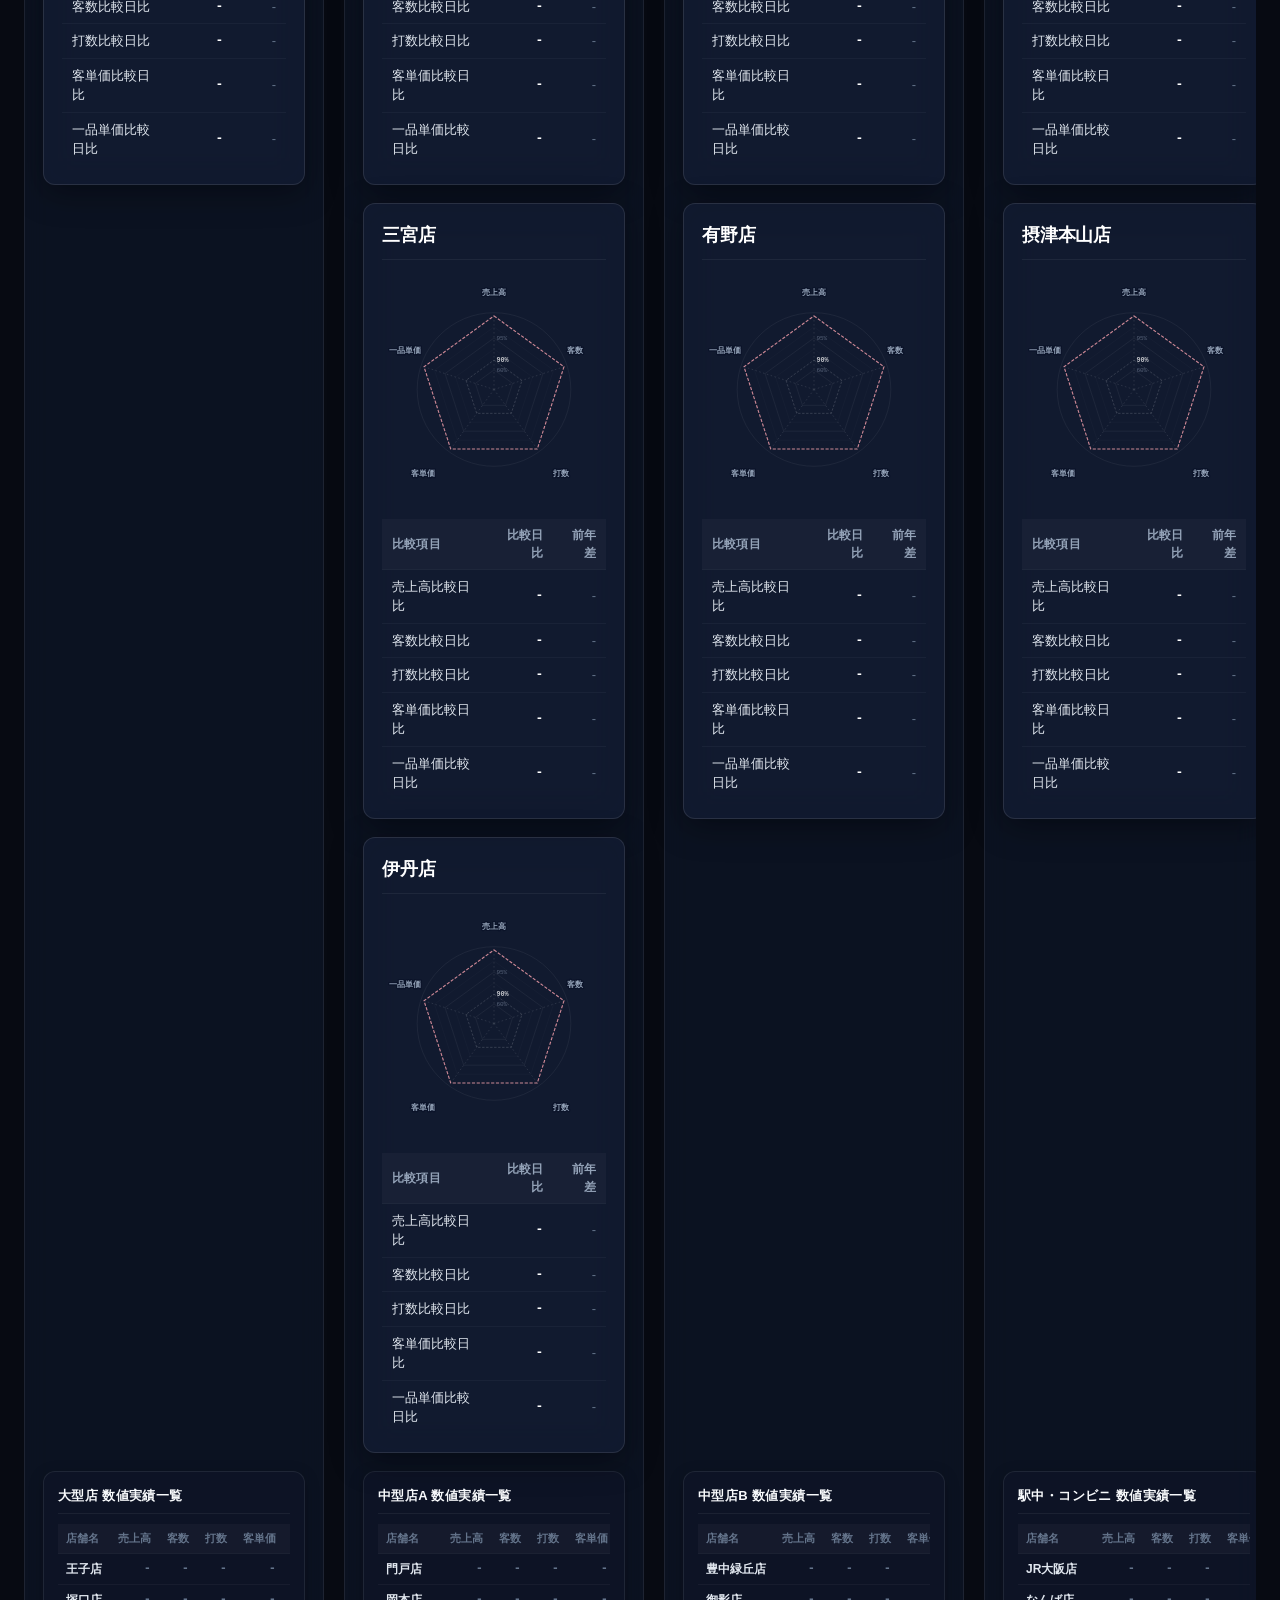
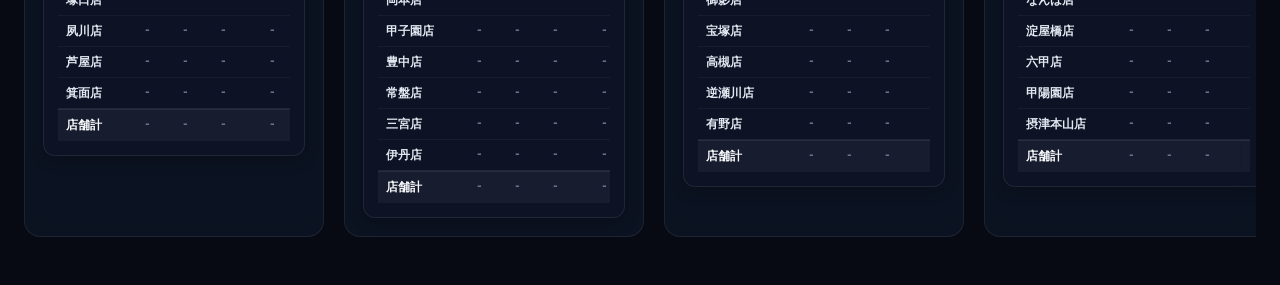
==== commit 9cf6f5a7: "feat: アイコンボタン化、新目盛りスケール(40%位置=90%)、列最下部まとめ表(店舗計)および客数比>売上比マーキングの実装" ====
--- a/radar chart.html
+++ b/radar chart.html
@@ -1,4 +1,4 @@
-<!DOCTYPE html>
+﻿<!DOCTYPE html>
 <html lang="ja">
 <head>
   <meta charset="UTF-8">
@@ -43,19 +43,18 @@
         </label>
       </div>
 
-      <!-- クリアボタン -->
-      <button type="button" id="btn-clear-data" class="btn-clear" title="全店舗の数値をクリアします（店舗数・項目は維持されます）">
-        <svg width="15" height="15" viewBox="0 0 24 24" fill="none" stroke="currentColor" stroke-width="2" stroke-linecap="round" stroke-linejoin="round">
+      <!-- クリアボタン（アイコン表示のみ） -->
+      <button type="button" id="btn-clear-data" class="btn-clear" title="全店舗の数値をクリアします（店舗数・項目は維持されます）" aria-label="全店舗の数値をクリア">
+        <svg width="16" height="16" viewBox="0 0 24 24" fill="none" stroke="currentColor" stroke-width="2" stroke-linecap="round" stroke-linejoin="round">
           <polyline points="3 6 5 6 21 6"></polyline>
           <path d="M19 6v14a2 2 0 0 1-2 2H7a2 2 0 0 1-2-2V6m3 0V4a2 2 0 0 1 2-2h4a2 2 0 0 1 2 2v2"></path>
         </svg>
-        <span>クリア</span>
       </button>
 
-      <!-- テーマ切り替えボタン（ライト/ダーク） -->
+      <!-- テーマ切り替えボタン（ライト/ダーク） アイコン表示のみ -->
       <button type="button" id="btn-theme-toggle" class="btn-theme-toggle" title="ライトモード/ダークモードを切り替えます" aria-label="ライトモードに切り替え" aria-pressed="false">
         <span class="theme-icon-container">
-          <svg class="icon-sun" width="15" height="15" viewBox="0 0 24 24" fill="none" stroke="currentColor" stroke-width="2" stroke-linecap="round" stroke-linejoin="round">
+          <svg class="icon-sun" width="16" height="16" viewBox="0 0 24 24" fill="none" stroke="currentColor" stroke-width="2" stroke-linecap="round" stroke-linejoin="round">
             <circle cx="12" cy="12" r="5"></circle>
             <line x1="12" y1="1" x2="12" y2="3"></line>
             <line x1="12" y1="21" x2="12" y2="23"></line>
@@ -66,11 +65,10 @@
             <line x1="4.22" y1="19.78" x2="5.64" y2="18.36"></line>
             <line x1="18.36" y1="5.64" x2="19.78" y2="4.22"></line>
           </svg>
-          <svg class="icon-moon" width="15" height="15" viewBox="0 0 24 24" fill="none" stroke="currentColor" stroke-width="2" stroke-linecap="round" stroke-linejoin="round">
+          <svg class="icon-moon" width="16" height="16" viewBox="0 0 24 24" fill="none" stroke="currentColor" stroke-width="2" stroke-linecap="round" stroke-linejoin="round">
             <path d="M21 12.79A9 9 0 1 1 11.21 3 7 7 0 0 0 21 12.79z"></path>
           </svg>
         </span>
-        <span id="theme-toggle-label" class="theme-toggle-label">ライト</span>
       </button>
     </div>
   </header>
--- a/css/style.css
+++ b/css/style.css
@@ -1,4 +1,4 @@
-/* ==========================================================================
+﻿/* ==========================================================================
    Luxury Dark Style - Radar Chart Kanban Dashboard
    ========================================================================== */
 
@@ -233,17 +233,18 @@
 .btn-clear {
   display: inline-flex;
   align-items: center;
-  gap: 7px;
+  justify-content: center;
+  width: 38px;
+  height: 38px;
+  padding: 0;
   background: rgba(244, 63, 94, 0.08);
   color: #fb7185;
   border: 1px solid rgba(244, 63, 94, 0.3);
-  padding: 9px 16px;
   border-radius: var(--radius-md);
-  font-size: 0.875rem;
-  font-weight: 600;
   cursor: pointer;
   transition: all 0.22s ease;
   user-select: none;
+  flex-shrink: 0;
 }
 
 .btn-clear:hover {
@@ -269,7 +270,7 @@
   display: grid;
   grid-template-columns: repeat(4, minmax(300px, 1fr));
   gap: 20px;
-  align-items: start;
+  align-items: stretch;
   min-width: 1260px;
 }
 
@@ -664,17 +665,18 @@
 .btn-theme-toggle {
   display: inline-flex;
   align-items: center;
-  gap: 8px;
+  justify-content: center;
+  width: 38px;
+  height: 38px;
+  padding: 0;
   background: rgba(255, 255, 255, 0.05);
   border: 1px solid var(--border-subtle);
   border-radius: var(--radius-md);
   color: var(--text-secondary);
-  padding: 9px 14px;
-  font-size: 0.8125rem;
-  font-weight: 600;
   cursor: pointer;
   transition: all 0.2s cubic-bezier(0.16, 1, 0.3, 1);
   user-select: none;
+  flex-shrink: 0;
 }
 
 .btn-theme-toggle:hover {
@@ -956,3 +958,265 @@
 [data-theme="light"] .modal-section-title {
   color: #334155;
 }
+
+/* レーダーチャート実績値ラベル（Text Halo 袋文字効果でチャート線・枠線との被りを完全防止） */
+.chart-node-val {
+  fill: #f8fafc;
+  stroke: #0b1329;
+  stroke-width: 3.5px;
+  stroke-linejoin: round;
+  paint-order: stroke fill;
+  letter-spacing: -0.02em;
+}
+
+[data-theme="light"] .chart-node-val {
+  fill: #0f172a;
+  stroke: #ffffff;
+  stroke-width: 3.5px;
+  stroke-linejoin: round;
+  paint-order: stroke fill;
+}
+
+.chart-axis-title {
+  fill: #94a3b8;
+  stroke: #0b1329;
+  stroke-width: 3px;
+  stroke-linejoin: round;
+  paint-order: stroke fill;
+}
+
+[data-theme="light"] .chart-axis-title {
+  fill: #334155;
+  stroke: #ffffff;
+  stroke-width: 3px;
+  stroke-linejoin: round;
+  paint-order: stroke fill;
+}
+
+
+/* ==========================================================================
+   各列の一番下の数値まとめ一覧表 (Column Summary Table)
+   ========================================================================== */
+.kanban-column-summary-section {
+  background: rgba(15, 23, 42, 0.55);
+  border: 1px solid var(--border-subtle);
+  border-radius: var(--radius-lg);
+  padding: 14px;
+  display: flex;
+  flex-direction: column;
+  gap: 10px;
+  box-shadow: 0 4px 16px rgba(0, 0, 0, 0.20);
+}
+
+.column-summary-header {
+  display: flex;
+  align-items: center;
+  justify-content: space-between;
+  padding-bottom: 8px;
+  border-bottom: 1px solid var(--border-divider);
+}
+
+.column-summary-title {
+  font-size: 0.8125rem;
+  font-weight: 700;
+  color: var(--text-main);
+  letter-spacing: 0.03em;
+  margin: 0;
+}
+
+.column-summary-table-wrapper {
+  width: 100%;
+  overflow-x: auto;
+  -webkit-overflow-scrolling: touch;
+}
+
+.column-summary-table {
+  width: 100%;
+  border-collapse: collapse;
+  font-size: 0.75rem;
+  text-align: left;
+}
+
+.column-summary-table th {
+  padding: 6px 8px;
+  font-size: 0.6875rem;
+  font-weight: 600;
+  color: var(--text-dim);
+  background: rgba(255, 255, 255, 0.03);
+  border-bottom: 1px solid var(--border-divider);
+  white-space: nowrap;
+}
+
+.column-summary-table th.th-col-metric {
+  text-align: right;
+}
+
+.column-summary-table td {
+  padding: 6px 8px;
+  border-bottom: 1px solid rgba(255, 255, 255, 0.04);
+  white-space: nowrap;
+}
+
+.column-summary-table .td-col-store-name {
+  font-weight: 600;
+}
+
+.btn-summary-store-link {
+  background: none;
+  border: none;
+  padding: 0;
+  color: #e2e8f0;
+  font-family: inherit;
+  font-size: 0.75rem;
+  font-weight: 600;
+  cursor: pointer;
+  text-align: left;
+  transition: color 0.15s ease;
+}
+
+.btn-summary-store-link:hover {
+  color: #38bdf8;
+  text-decoration: underline;
+}
+
+.column-summary-table .td-col-val {
+  text-align: right;
+  font-family: monospace;
+  font-weight: 600;
+  font-size: 0.75rem;
+}
+
+/* 達成度別の色分け */
+.column-summary-table .val-achieved {
+  color: #34d399; /* 100%以上: ミント */
+}
+
+.column-summary-table .val-normal {
+  color: #cbd5e1; /* 90%〜100%: 明るいスレート */
+}
+
+.column-summary-table .val-alert {
+  color: #fb7185; /* 90%未満: ソフトローズ */
+}
+
+.column-summary-table .val-empty {
+  color: var(--text-dim);
+}
+
+/* TFOOT: 列平均行 */
+.column-summary-table tfoot tr {
+  border-top: 2px solid var(--border-subtle);
+  background: rgba(255, 255, 255, 0.04);
+}
+
+.column-summary-table .td-avg-label {
+  color: var(--text-main);
+  font-weight: 700;
+}
+
+.column-summary-table .td-avg-val {
+  font-weight: 700;
+}
+
+/* ホバーハイライト */
+.column-summary-table tbody tr:hover {
+  background: rgba(255, 255, 255, 0.05);
+}
+
+/* ライトモード適応 */
+[data-theme="light"] .kanban-column-summary-section {
+  background: #ffffff;
+  border-color: rgba(0, 0, 0, 0.08);
+  box-shadow: 0 4px 14px rgba(0, 0, 0, 0.06);
+}
+
+[data-theme="light"] .column-summary-title {
+  color: #0f172a;
+}
+
+[data-theme="light"] .column-summary-table th {
+  background: rgba(0, 0, 0, 0.03);
+  color: #475569;
+  border-bottom: 1px solid rgba(0, 0, 0, 0.08);
+}
+
+[data-theme="light"] .column-summary-table td {
+  border-bottom: 1px solid rgba(0, 0, 0, 0.05);
+}
+
+[data-theme="light"] .btn-summary-store-link {
+  color: #1e293b;
+}
+
+[data-theme="light"] .btn-summary-store-link:hover {
+  color: #0284c7;
+}
+
+[data-theme="light"] .column-summary-table .val-achieved {
+  color: #059669;
+}
+
+[data-theme="light"] .column-summary-table .val-normal {
+  color: #334155;
+}
+
+[data-theme="light"] .column-summary-table .val-alert {
+  color: #e11d48;
+}
+
+[data-theme="light"] .column-summary-table tfoot tr {
+  border-top: 2px solid rgba(0, 0, 0, 0.12);
+  background: rgba(0, 0, 0, 0.03);
+}
+
+[data-theme="light"] .column-summary-table .td-avg-label {
+  color: #0f172a;
+}
+
+[data-theme="light"] .column-summary-table tbody tr:hover {
+  background: rgba(0, 0, 0, 0.03);
+}
+
+/* 客数比に対して売上比が低い店舗のマーキング（店舗名のみ適用） */
+.btn-summary-store-link.store-lagging-mark {
+  background: rgba(244, 63, 94, 0.16);
+  color: #fb7185 !important;
+  border: 1px solid rgba(244, 63, 94, 0.40);
+  border-radius: var(--radius-sm);
+  padding: 2px 7px;
+  font-weight: 700;
+  display: inline-flex;
+  align-items: center;
+  gap: 4px;
+  transition: all 0.2s ease;
+}
+
+.btn-summary-store-link.store-lagging-mark::before {
+  content: '▼';
+  font-size: 0.5625rem;
+  color: #f43f5e;
+}
+
+.btn-summary-store-link.store-lagging-mark:hover {
+  background: rgba(244, 63, 94, 0.30);
+  color: #ffffff !important;
+  border-color: #f43f5e;
+  box-shadow: 0 0 8px rgba(244, 63, 94, 0.35);
+}
+
+/* ライトモード時のマーキングスタイル */
+[data-theme="light"] .btn-summary-store-link.store-lagging-mark {
+  background: rgba(225, 29, 72, 0.08);
+  color: #e11d48 !important;
+  border: 1px solid rgba(225, 29, 72, 0.30);
+}
+
+[data-theme="light"] .btn-summary-store-link.store-lagging-mark::before {
+  color: #e11d48;
+}
+
+[data-theme="light"] .btn-summary-store-link.store-lagging-mark:hover {
+  background: rgba(225, 29, 72, 0.18);
+  color: #9f1239 !important;
+  border-color: #e11d48;
+}
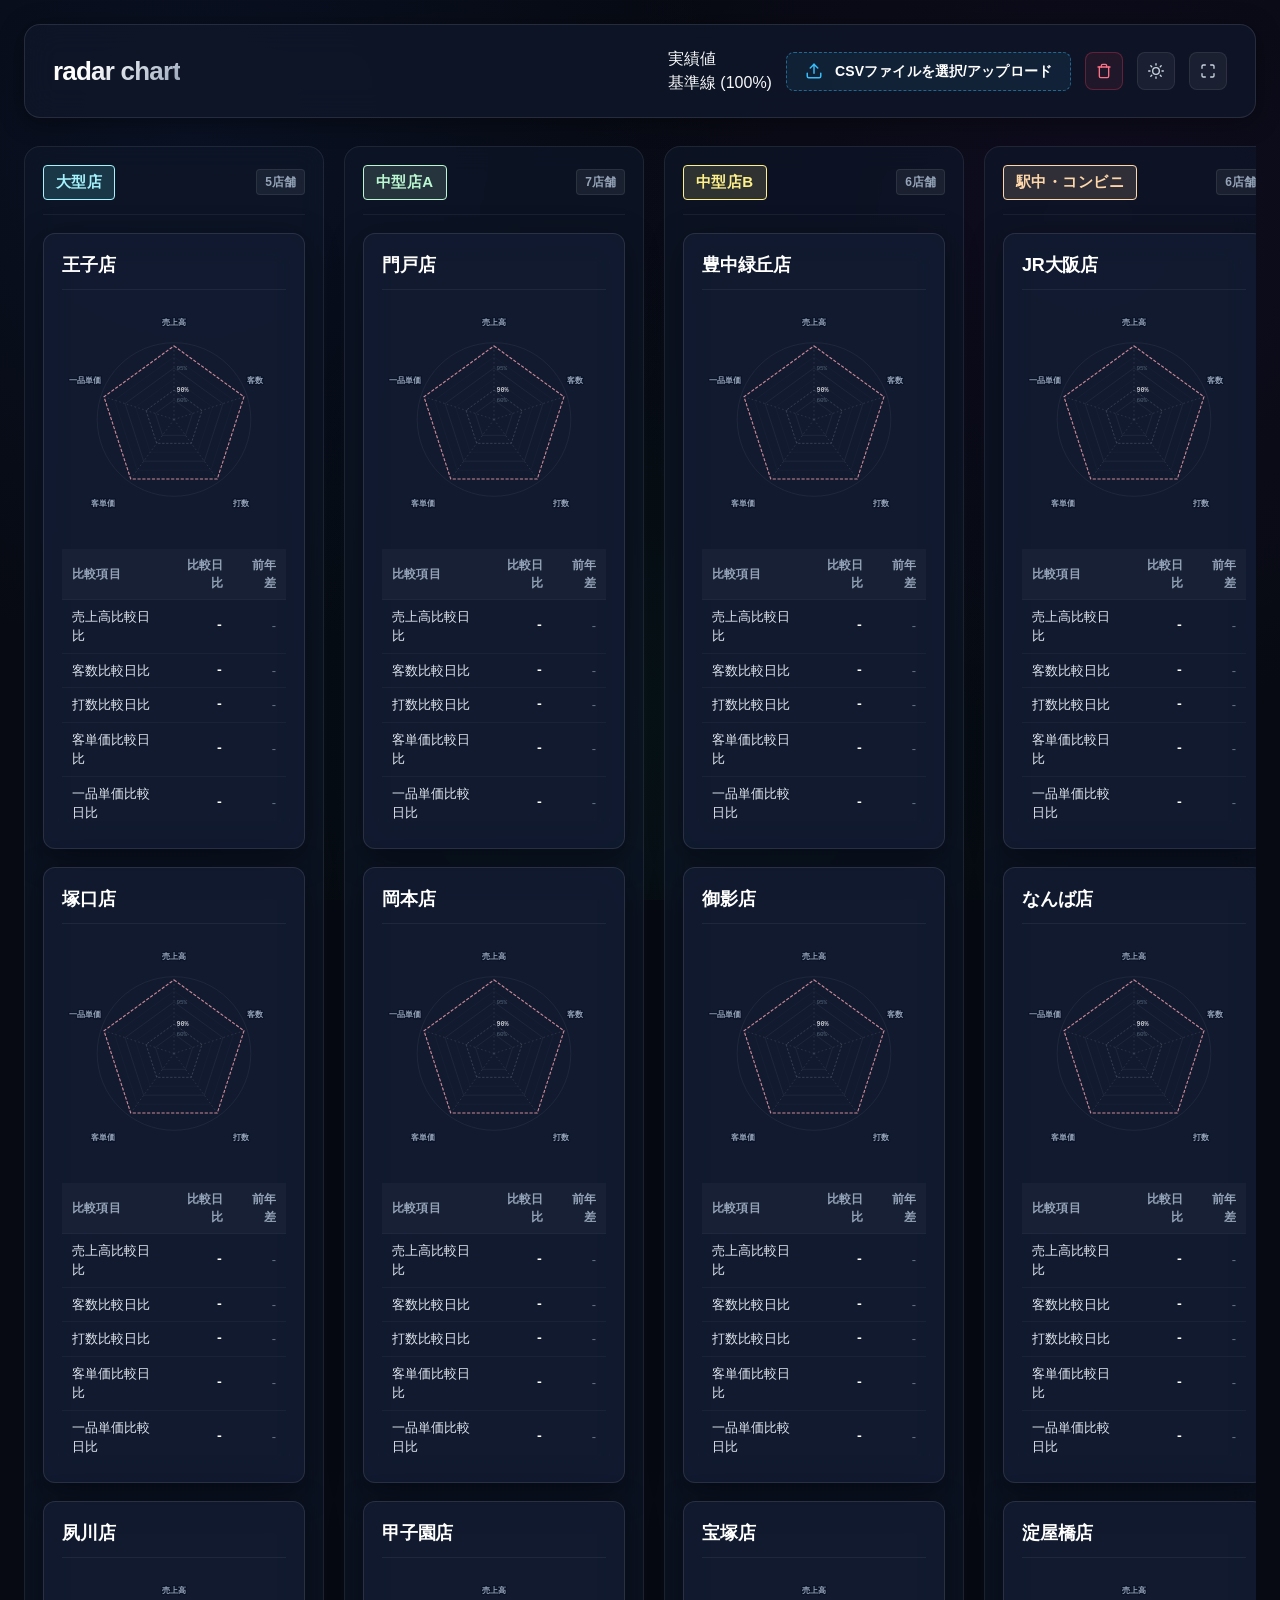
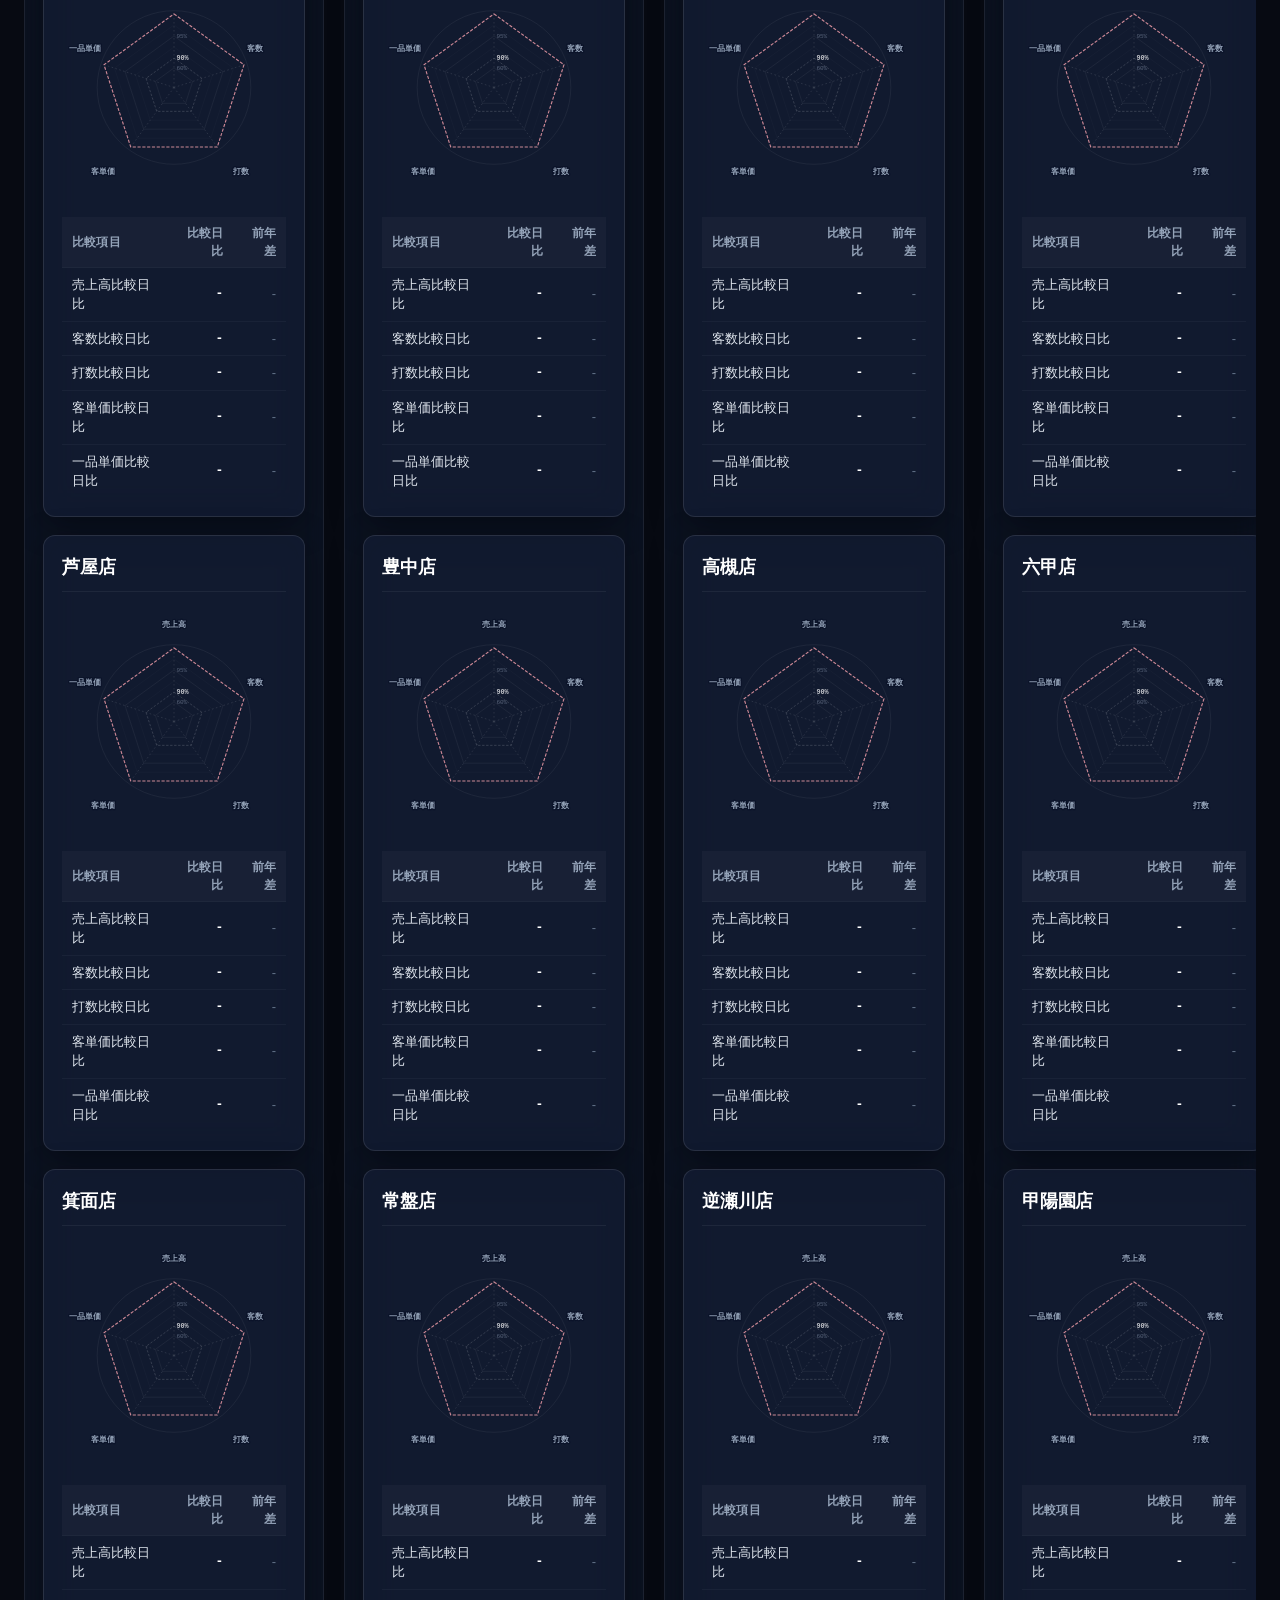
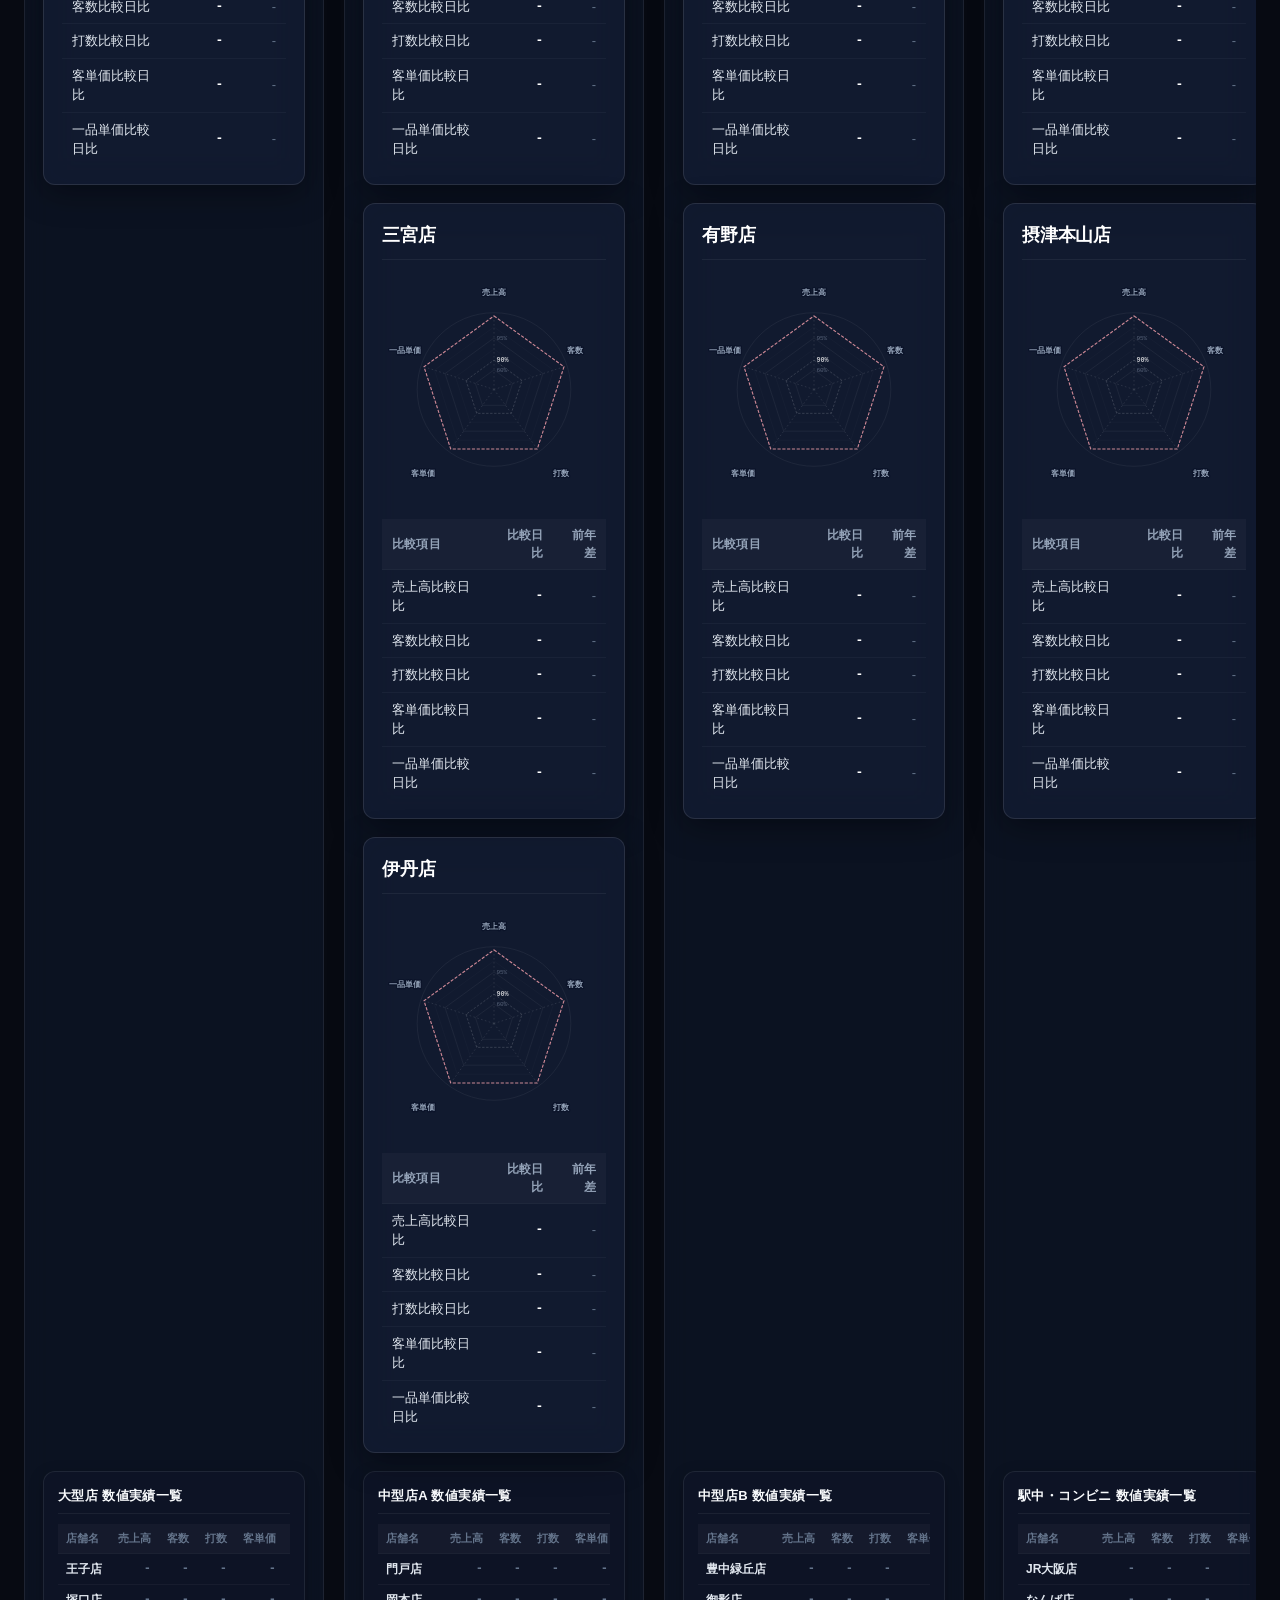
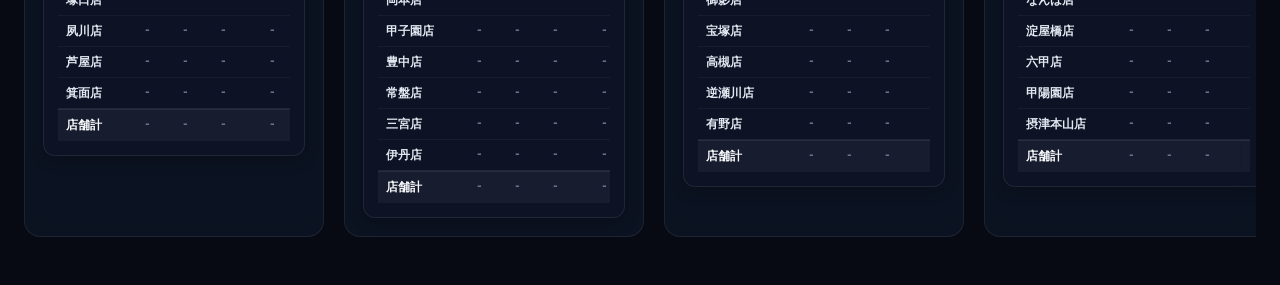
==== commit fb2b7753: "feat: 全画面表示切り替え機能および専用アイコンボタンの実装" ====
--- a/radar chart.html
+++ b/radar chart.html
@@ -70,6 +70,18 @@
           </svg>
         </span>
       </button>
+
+      <!-- 全画面表示切り替えボタン アイコン表示のみ -->
+      <button type="button" id="btn-fullscreen-toggle" class="btn-fullscreen-toggle" title="全画面表示に切り替えます" aria-label="全画面表示に切り替え" aria-pressed="false">
+        <span class="fullscreen-icon-container">
+          <svg class="icon-maximize" width="16" height="16" viewBox="0 0 24 24" fill="none" stroke="currentColor" stroke-width="2" stroke-linecap="round" stroke-linejoin="round">
+            <path d="M8 3H5a2 2 0 0 0-2 2v3m18 0V5a2 2 0 0 0-2-2h-3m0 18h3a2 2 0 0 0 2-2v-3M3 16v3a2 2 0 0 0 2 2h3"></path>
+          </svg>
+          <svg class="icon-minimize" width="16" height="16" viewBox="0 0 24 24" fill="none" stroke="currentColor" stroke-width="2" stroke-linecap="round" stroke-linejoin="round">
+            <path d="M8 3v3a2 2 0 0 1-2 2H3m18 0h-3a2 2 0 0 1-2-2V3m0 18v-3a2 2 0 0 1 2-2h3M3 16h3a2 2 0 0 1 2 2v3"></path>
+          </svg>
+        </span>
+      </button>
     </div>
   </header>
 
--- a/css/style.css
+++ b/css/style.css
@@ -1219,4 +1219,83 @@
   background: rgba(225, 29, 72, 0.18);
   color: #9f1239 !important;
   border-color: #e11d48;
+}
+
+/* ==========================================================================
+   全画面表示切り替えボタン (Fullscreen Toggle Button)
+   ========================================================================== */
+.btn-fullscreen-toggle {
+  display: inline-flex;
+  align-items: center;
+  justify-content: center;
+  width: 38px;
+  height: 38px;
+  padding: 0;
+  background: rgba(255, 255, 255, 0.05);
+  border: 1px solid var(--border-subtle);
+  border-radius: var(--radius-md);
+  color: var(--text-secondary);
+  cursor: pointer;
+  transition: all 0.2s cubic-bezier(0.16, 1, 0.3, 1);
+  user-select: none;
+  flex-shrink: 0;
+}
+
+.btn-fullscreen-toggle:hover {
+  background: rgba(255, 255, 255, 0.10);
+  border-color: var(--border-card-hover);
+  color: var(--text-main);
+  transform: translateY(-1px);
+}
+
+.fullscreen-icon-container {
+  display: flex;
+  align-items: center;
+  justify-content: center;
+}
+
+/* 通常時: 拡大アイコンを表示、縮小アイコンを非表示 */
+.icon-maximize {
+  display: block;
+}
+.icon-minimize {
+  display: none;
+}
+
+/* 全画面時: 縮小アイコンを表示、拡大アイコンを非表示 */
+:fullscreen .icon-maximize,
+:-webkit-full-screen .icon-maximize {
+  display: none;
+}
+:fullscreen .icon-minimize,
+:-webkit-full-screen .icon-minimize {
+  display: block;
+}
+
+/* 全画面アクティブ時のボタンアクセント */
+:fullscreen .btn-fullscreen-toggle,
+:-webkit-full-screen .btn-fullscreen-toggle {
+  background: rgba(14, 165, 233, 0.16);
+  border-color: rgba(14, 165, 233, 0.45);
+  color: #38bdf8;
+}
+
+/* ライトモード時の全画面ボタン */
+[data-theme="light"] .btn-fullscreen-toggle {
+  background: rgba(0, 0, 0, 0.04);
+  border-color: rgba(0, 0, 0, 0.12);
+  color: #334155;
+}
+
+[data-theme="light"] .btn-fullscreen-toggle:hover {
+  background: rgba(0, 0, 0, 0.08);
+  border-color: rgba(0, 0, 0, 0.22);
+  color: #0f172a;
+}
+
+[data-theme="light"] :fullscreen .btn-fullscreen-toggle,
+[data-theme="light"] :-webkit-full-screen .btn-fullscreen-toggle {
+  background: rgba(2, 132, 199, 0.10);
+  border-color: rgba(2, 132, 199, 0.35);
+  color: #0284c7;
 }
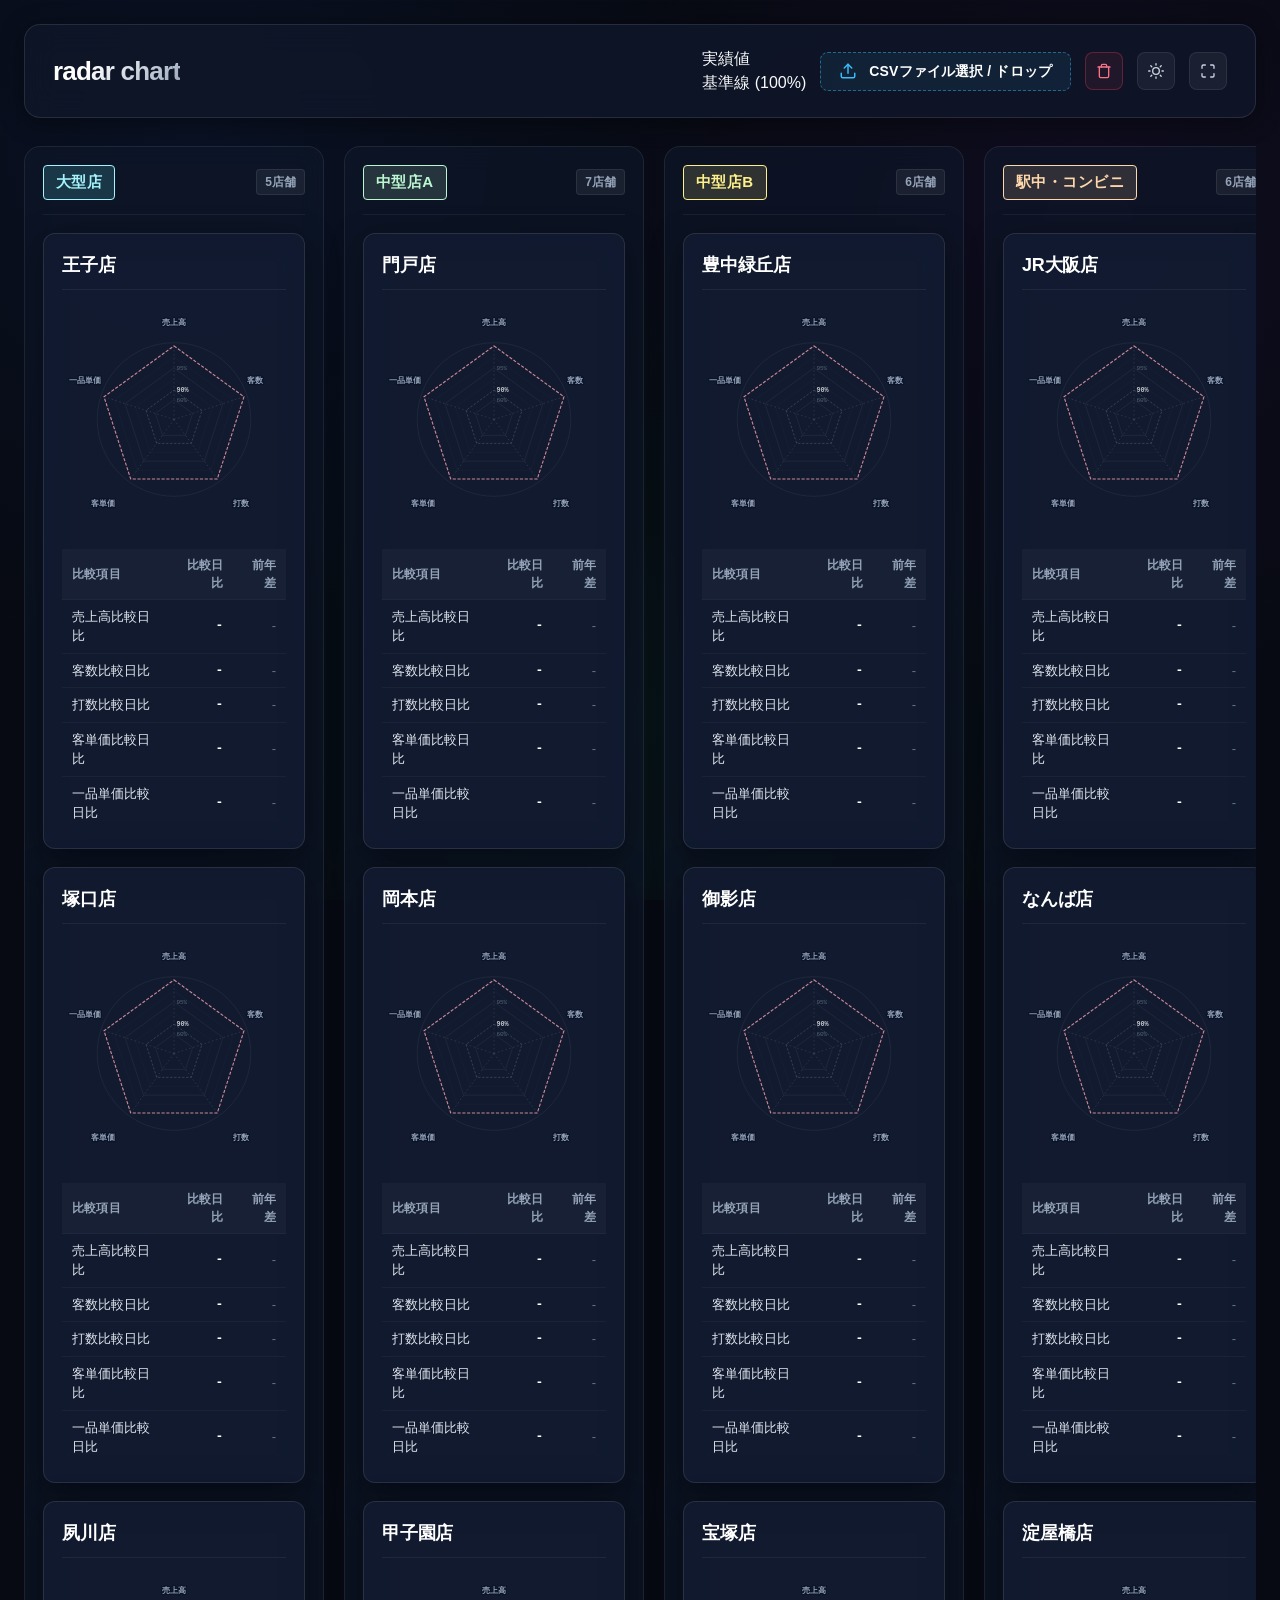
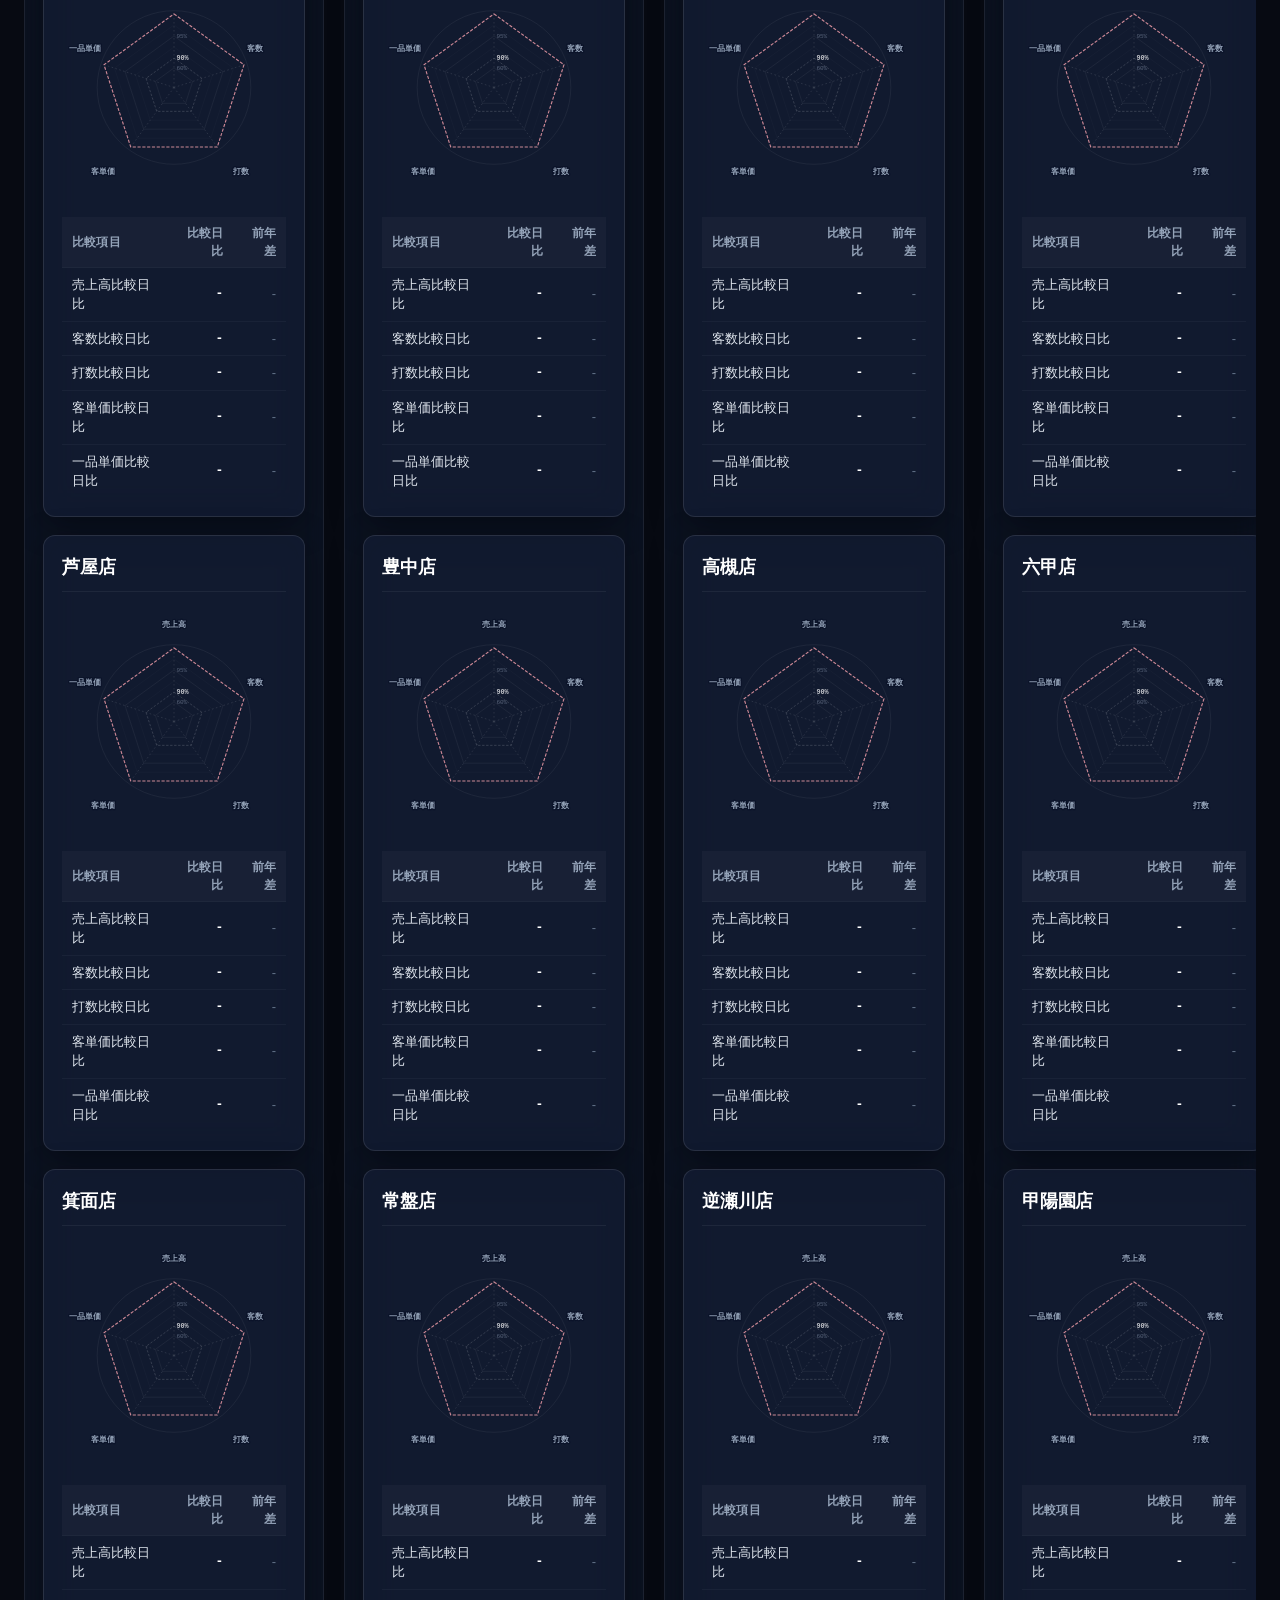
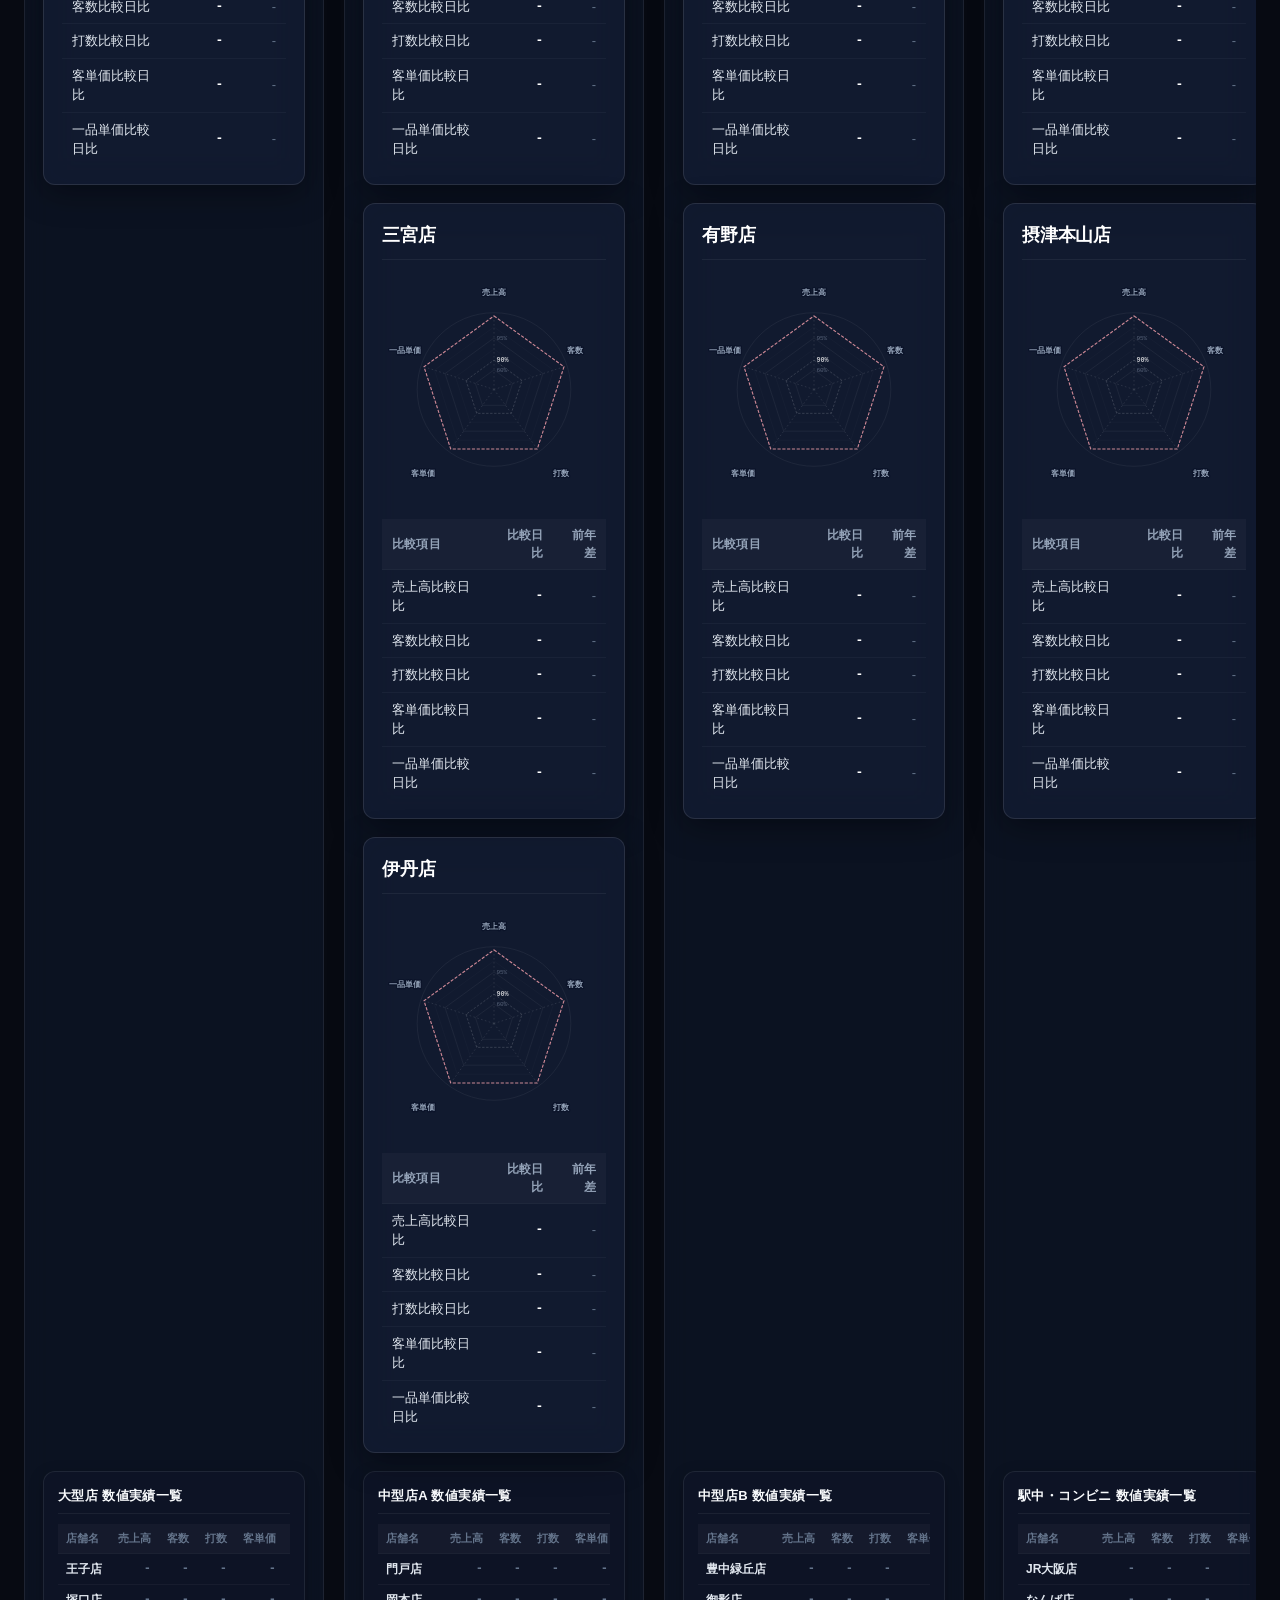
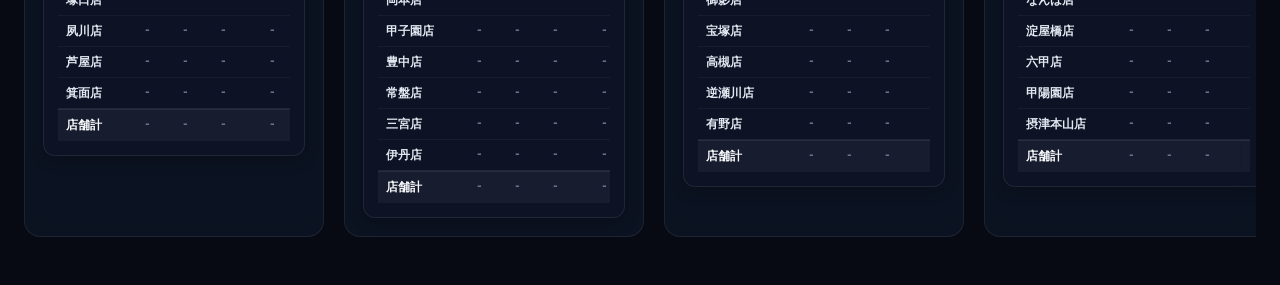
==== commit edac089d: "fix: radar chartのファイル直接ドロップをインライン属性・子要素透過・20MB上限拡張で確実に動作するよう修正" ====
--- a/radar chart.html
+++ b/radar chart.html
@@ -29,9 +29,15 @@
       </div>
 
       <!-- 読み込みボタン周辺 ドロップ＆ファイル選択ゾーン -->
-      <div id="csv-drop-zone" class="header-drop-zone" role="region" aria-label="CSV読み込みドロップエリア">
+      <div id="csv-drop-zone" class="header-drop-zone" role="region" aria-label="CSV読み込みドロップエリア"
+           ondragover="event.preventDefault();event.stopPropagation();this.classList.add('is-drag-over');"
+           ondragleave="event.preventDefault();this.classList.remove('is-drag-over');"
+           ondrop="event.preventDefault();event.stopPropagation();this.classList.remove('is-drag-over');handleInlineCsvDrop(event);">
         <input type="file" id="csv-file-input" class="file-upload-input" accept=".csv,text/csv">
-        <label for="csv-file-input" class="drop-zone-label" tabindex="0" role="button" aria-label="CSVファイルを選択/アップロード">
+        <label for="csv-file-input" class="drop-zone-label" tabindex="0" role="button" aria-label="CSVファイル選択/ドロップ"
+               ondragover="event.preventDefault();event.stopPropagation();document.getElementById('csv-drop-zone').classList.add('is-drag-over');"
+               ondragleave="event.preventDefault();"
+               ondrop="event.preventDefault();event.stopPropagation();document.getElementById('csv-drop-zone').classList.remove('is-drag-over');handleInlineCsvDrop(event);">
           <div class="drop-zone-icon">
             <svg width="18" height="18" viewBox="0 0 24 24" fill="none" stroke="currentColor" stroke-width="2" stroke-linecap="round" stroke-linejoin="round">
               <path d="M21 15v4a2 2 0 0 1-2 2H5a2 2 0 0 1-2-2v-4"></path>
@@ -39,10 +45,9 @@
               <line x1="12" y1="3" x2="12" y2="15"></line>
             </svg>
           </div>
-          <span class="drop-zone-main-text">CSVファイルを選択/アップロード</span>
+          <span class="drop-zone-main-text">CSVファイル選択 / ドロップ</span>
         </label>
       </div>
-
       <!-- クリアボタン（アイコン表示のみ） -->
       <button type="button" id="btn-clear-data" class="btn-clear" title="全店舗の数値をクリアします（店舗数・項目は維持されます）" aria-label="全店舗の数値をクリア">
         <svg width="16" height="16" viewBox="0 0 24 24" fill="none" stroke="currentColor" stroke-width="2" stroke-linecap="round" stroke-linejoin="round">
--- a/css/style.css
+++ b/css/style.css
@@ -1298,4 +1298,8 @@
   background: rgba(2, 132, 199, 0.10);
   border-color: rgba(2, 132, 199, 0.35);
   color: #0284c7;
-}+}
+/* ドロップゾーン子要素のイベント透過（ドラッグ＆ドロップの誤解除防止） */
+.drop-zone-label * {
+  pointer-events: none;
+}
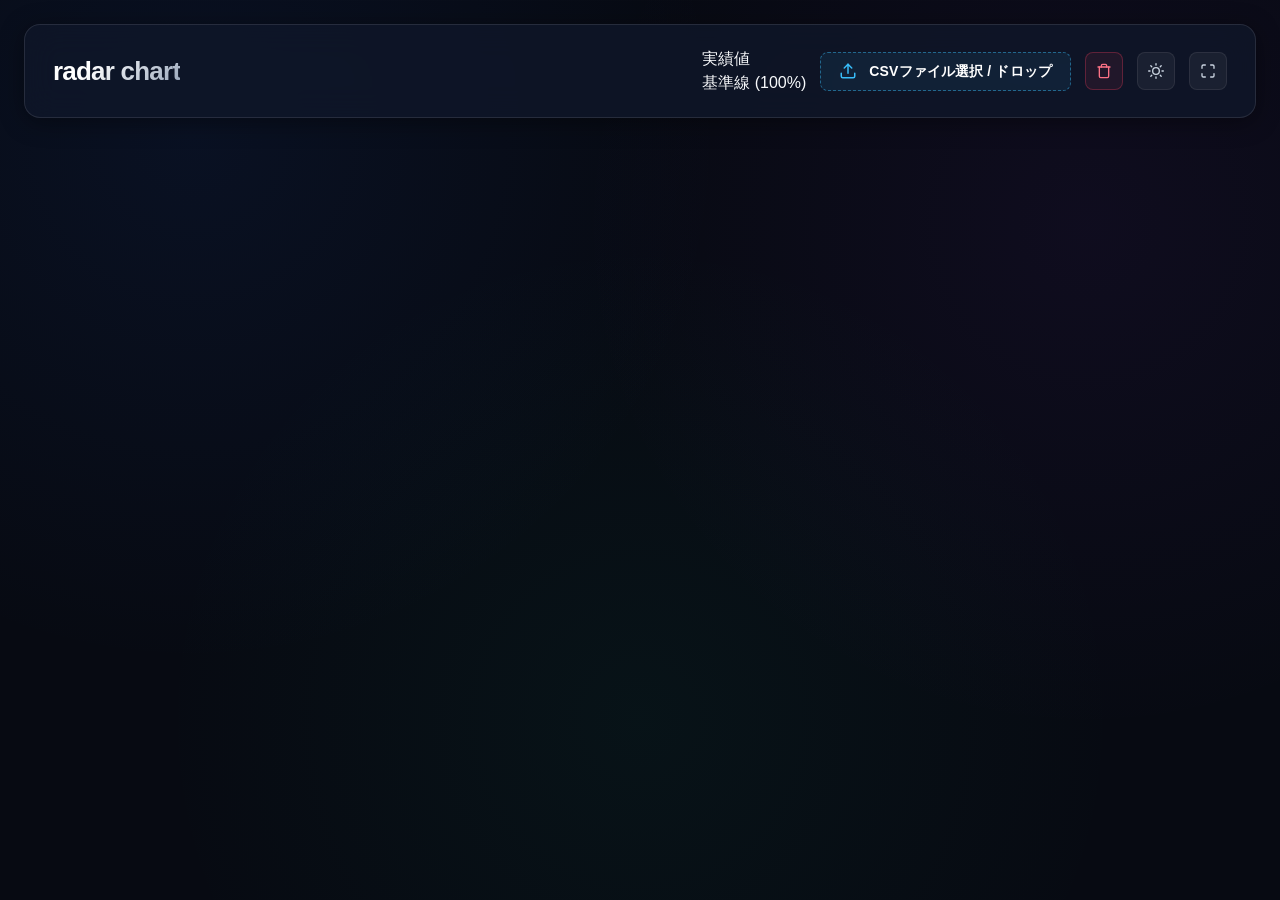
==== commit 8c5d56a1: "fix: CSVの直接ドロップにおけるReferenceError解消およびデータ永続化（IndexedDB）の修復とCSP違反インラインハンドラの削除" ====
--- a/radar chart.html
+++ b/radar chart.html
@@ -1,4 +1,4 @@
-﻿<!DOCTYPE html>
+<!DOCTYPE html>
 <html lang="ja">
 <head>
   <meta charset="UTF-8">
@@ -29,15 +29,9 @@
       </div>
 
       <!-- 読み込みボタン周辺 ドロップ＆ファイル選択ゾーン -->
-      <div id="csv-drop-zone" class="header-drop-zone" role="region" aria-label="CSV読み込みドロップエリア"
-           ondragover="event.preventDefault();event.stopPropagation();this.classList.add('is-drag-over');"
-           ondragleave="event.preventDefault();this.classList.remove('is-drag-over');"
-           ondrop="event.preventDefault();event.stopPropagation();this.classList.remove('is-drag-over');handleInlineCsvDrop(event);">
+      <div id="csv-drop-zone" class="header-drop-zone" role="region" aria-label="CSV読み込みドロップエリア">
         <input type="file" id="csv-file-input" class="file-upload-input" accept=".csv,text/csv">
-        <label for="csv-file-input" class="drop-zone-label" tabindex="0" role="button" aria-label="CSVファイル選択/ドロップ"
-               ondragover="event.preventDefault();event.stopPropagation();document.getElementById('csv-drop-zone').classList.add('is-drag-over');"
-               ondragleave="event.preventDefault();"
-               ondrop="event.preventDefault();event.stopPropagation();document.getElementById('csv-drop-zone').classList.remove('is-drag-over');handleInlineCsvDrop(event);">
+        <label for="csv-file-input" class="drop-zone-label" tabindex="0" role="button" aria-label="CSVファイル選択 / ドロップ">
           <div class="drop-zone-icon">
             <svg width="18" height="18" viewBox="0 0 24 24" fill="none" stroke="currentColor" stroke-width="2" stroke-linecap="round" stroke-linejoin="round">
               <path d="M21 15v4a2 2 0 0 1-2 2H5a2 2 0 0 1-2-2v-4"></path>
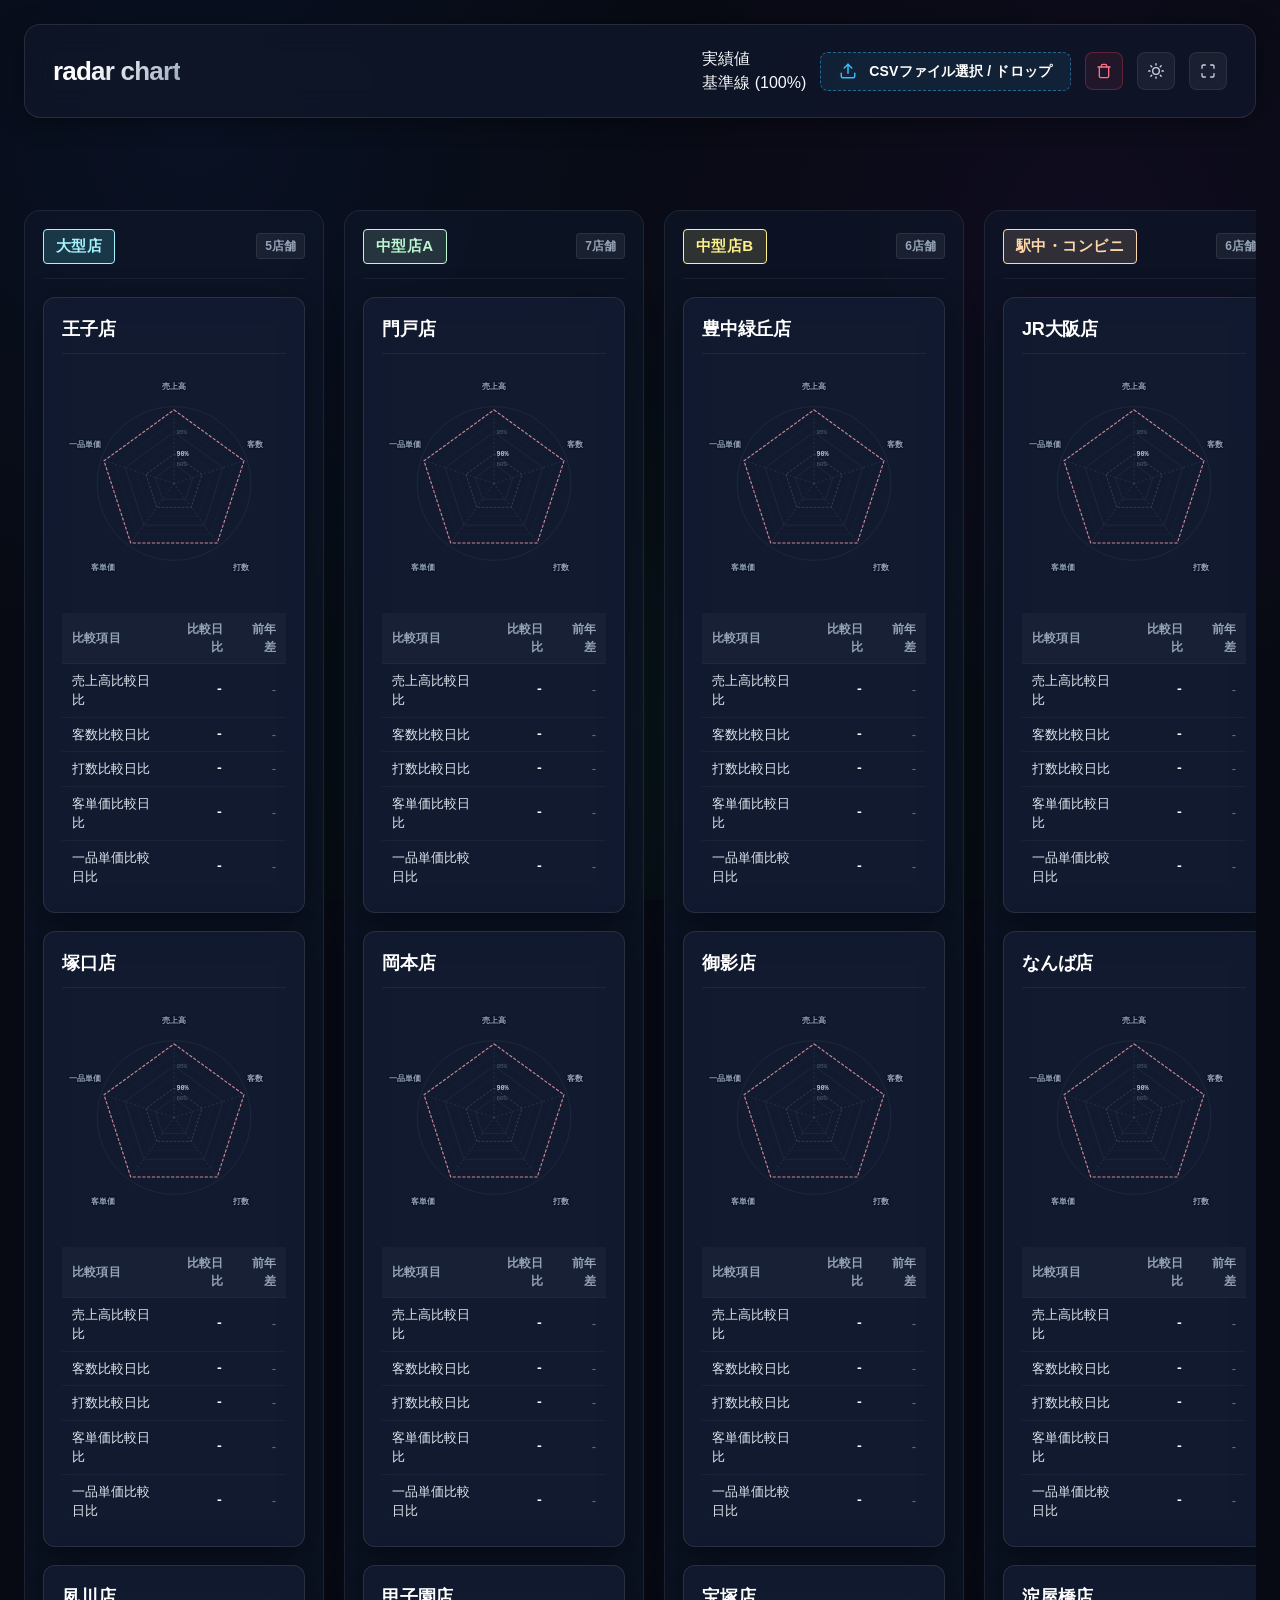
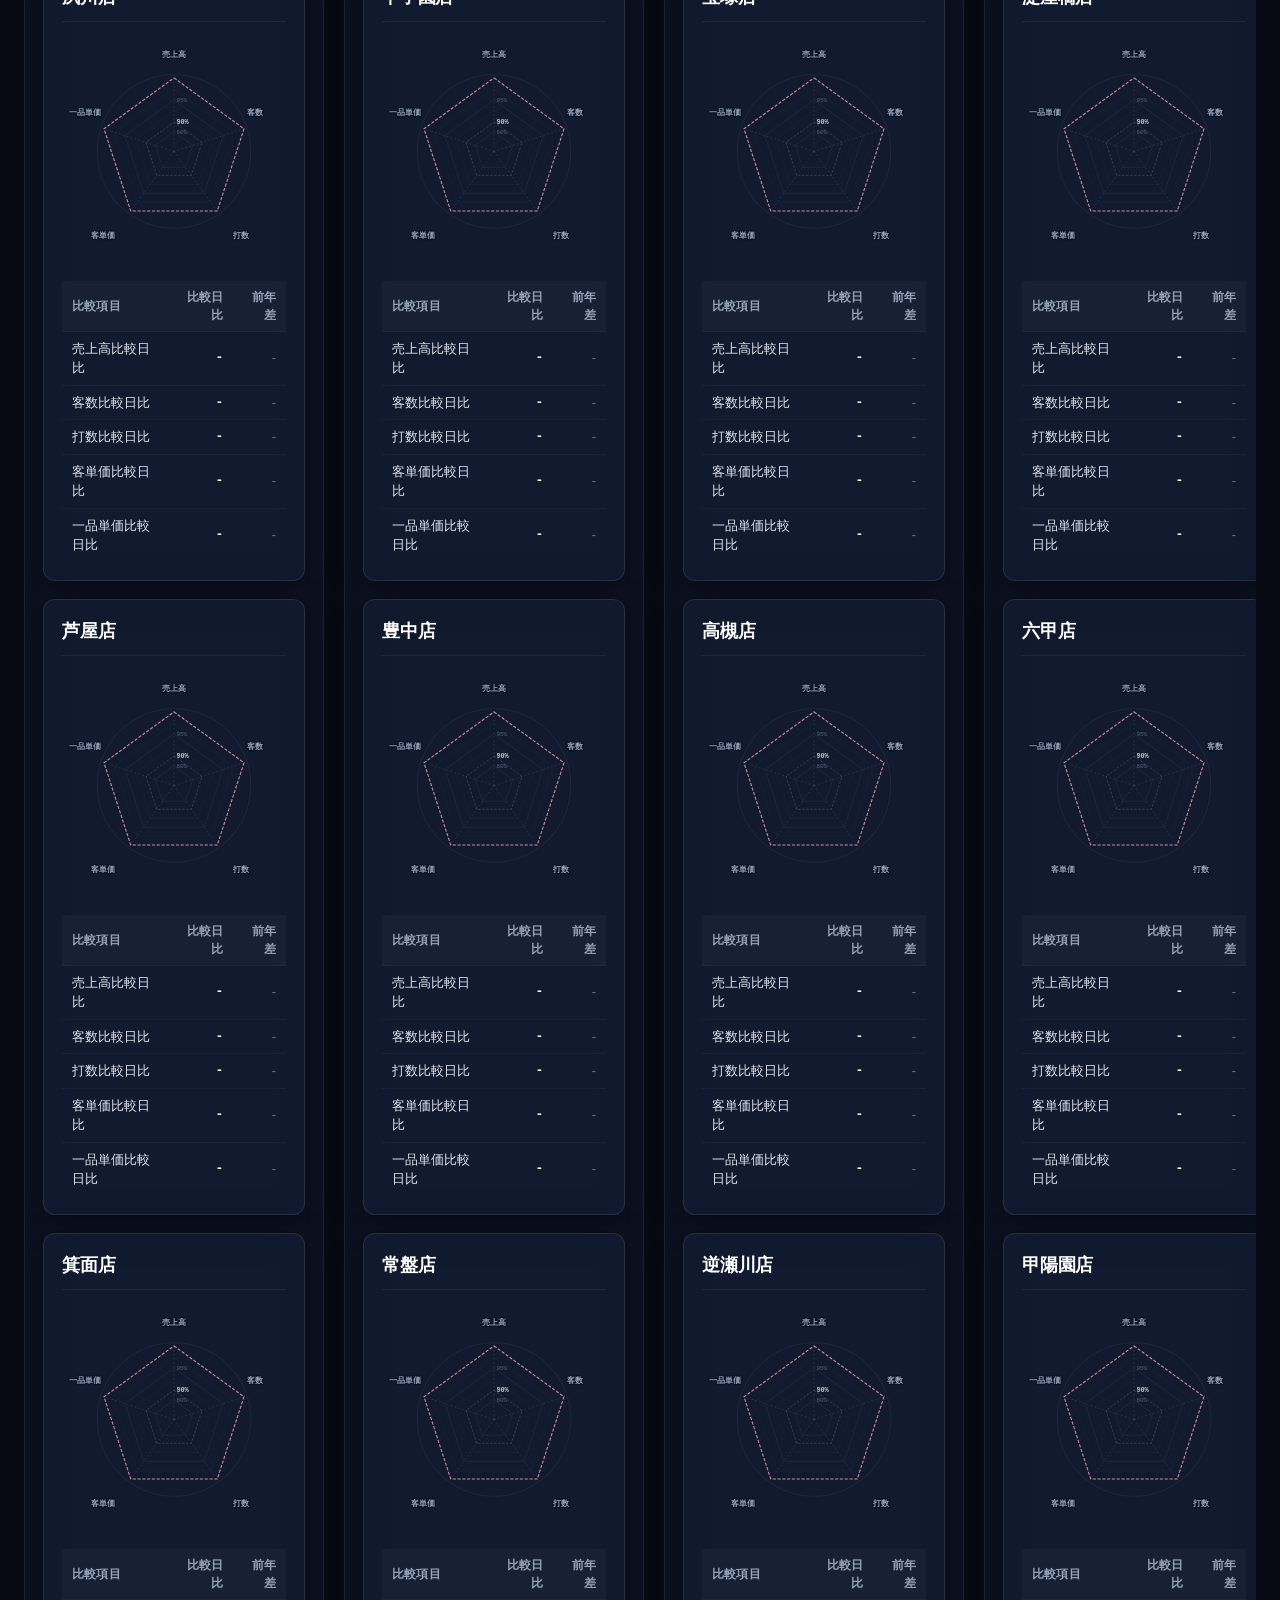
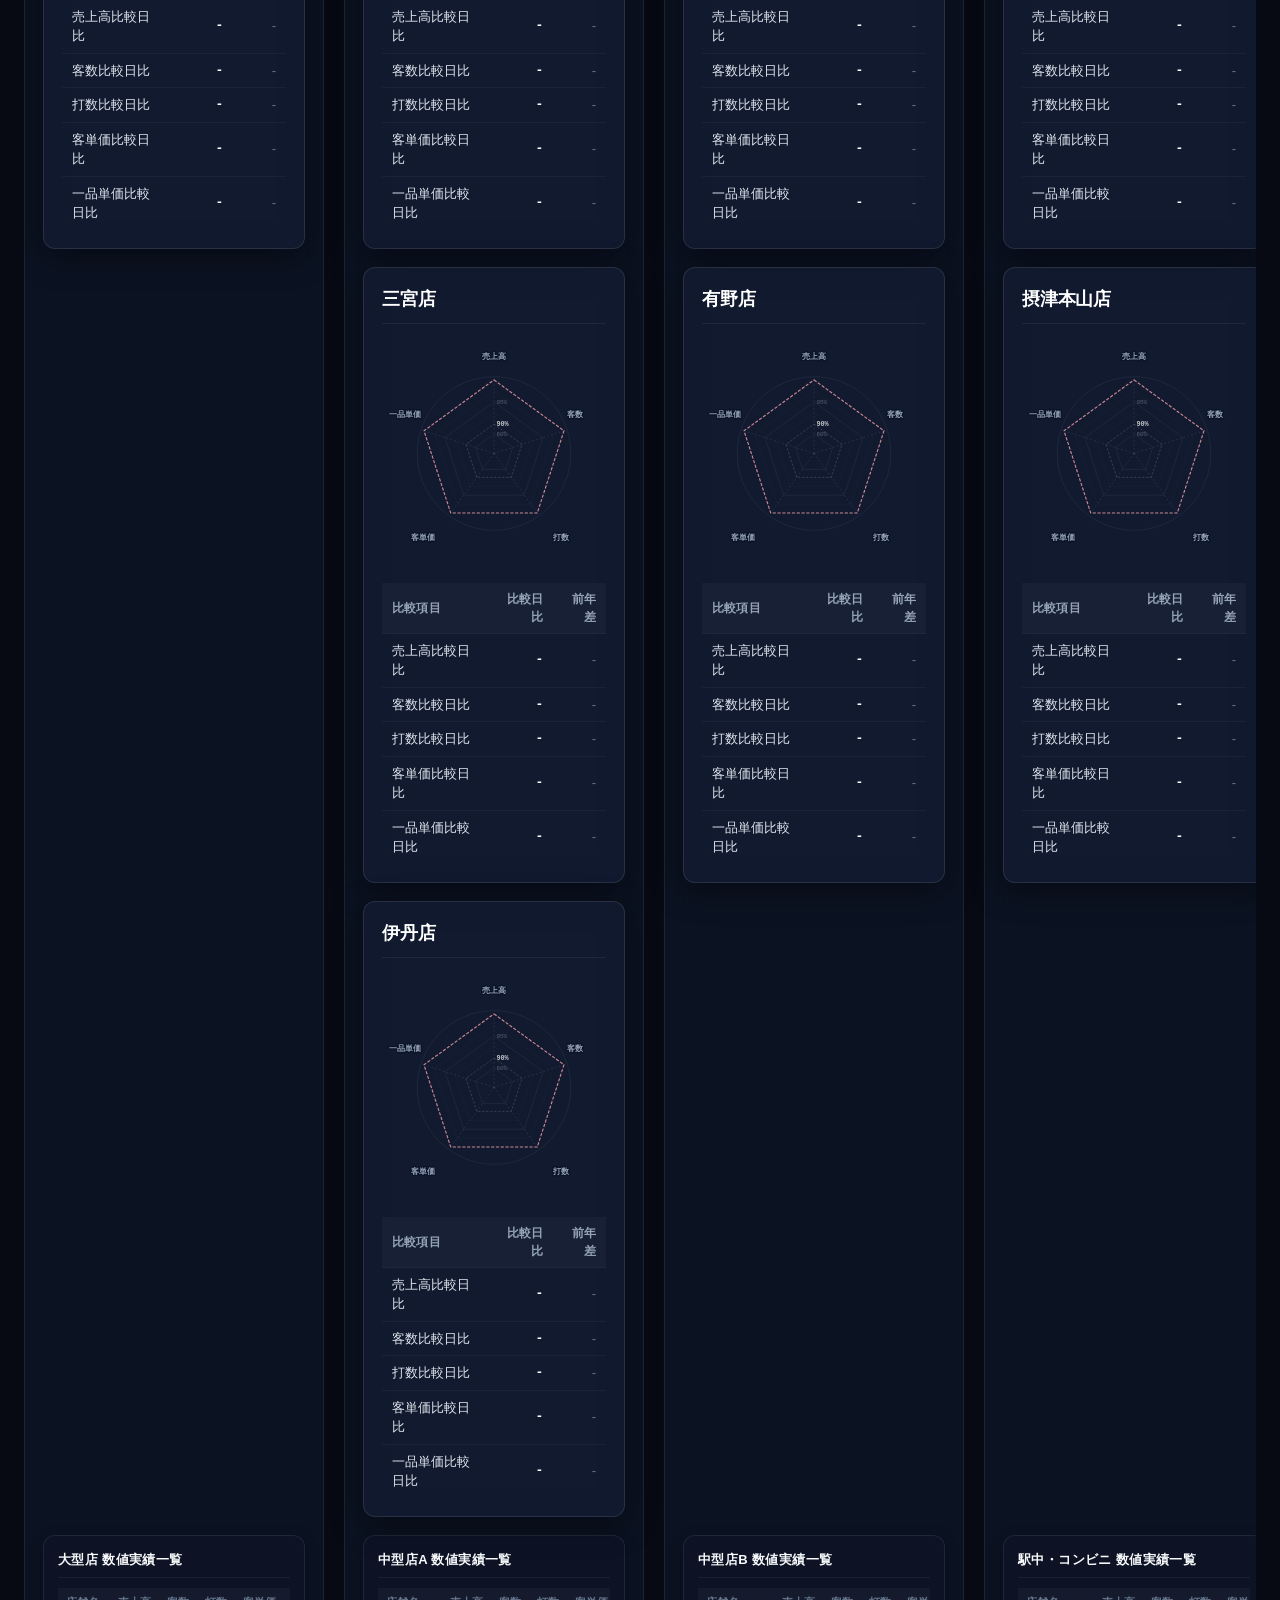
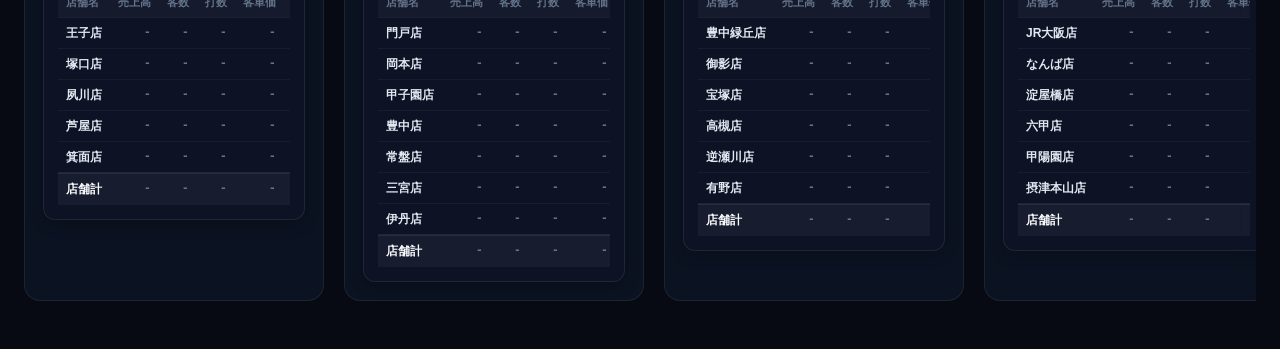
==== commit f617d00c: "fix: 全店計描画用セクション(total-store-section)がHTMLに挿入されていなかった不具合を修正" ====
--- a/radar chart.html
+++ b/radar chart.html
@@ -86,6 +86,11 @@
 
   <!-- 4列カンバンビューエリア -->
   <main>
+    <!-- 全店計 特別枠 -->
+    <section id="total-store-section" class="total-store-section" role="region" aria-label="全店計ダッシュボード">
+      <!-- JavaScriptにより全店計のチャートが挿入されます -->
+    </section>
+    
     <div id="kanban-board" class="kanban-board" role="region" aria-label="4列店舗別カンバンボード">
       <!-- JavaScriptにより4列のカンバンカテゴリおよび店舗カードが安全に動的生成されます -->
     </div>
--- a/css/style.css
+++ b/css/style.css
@@ -1,4 +1,4 @@
-﻿/* ==========================================================================
+/* ==========================================================================
    Luxury Dark Style - Radar Chart Kanban Dashboard
    ========================================================================== */
 
@@ -1303,3 +1303,20 @@
 .drop-zone-label * {
   pointer-events: none;
 }
+
+/* ==========================================================================
+   全店計 特別セクション
+   ========================================================================== */
+.total-store-section {
+  display: flex;
+  justify-content: center;
+  align-items: center;
+  margin-bottom: 2rem;
+  padding: 1rem;
+}
+
+.total-store-section .kanban-card {
+  width: 100%;
+  max-width: 480px; /* 少し大きめに表示 */
+  margin: 0 auto;
+}
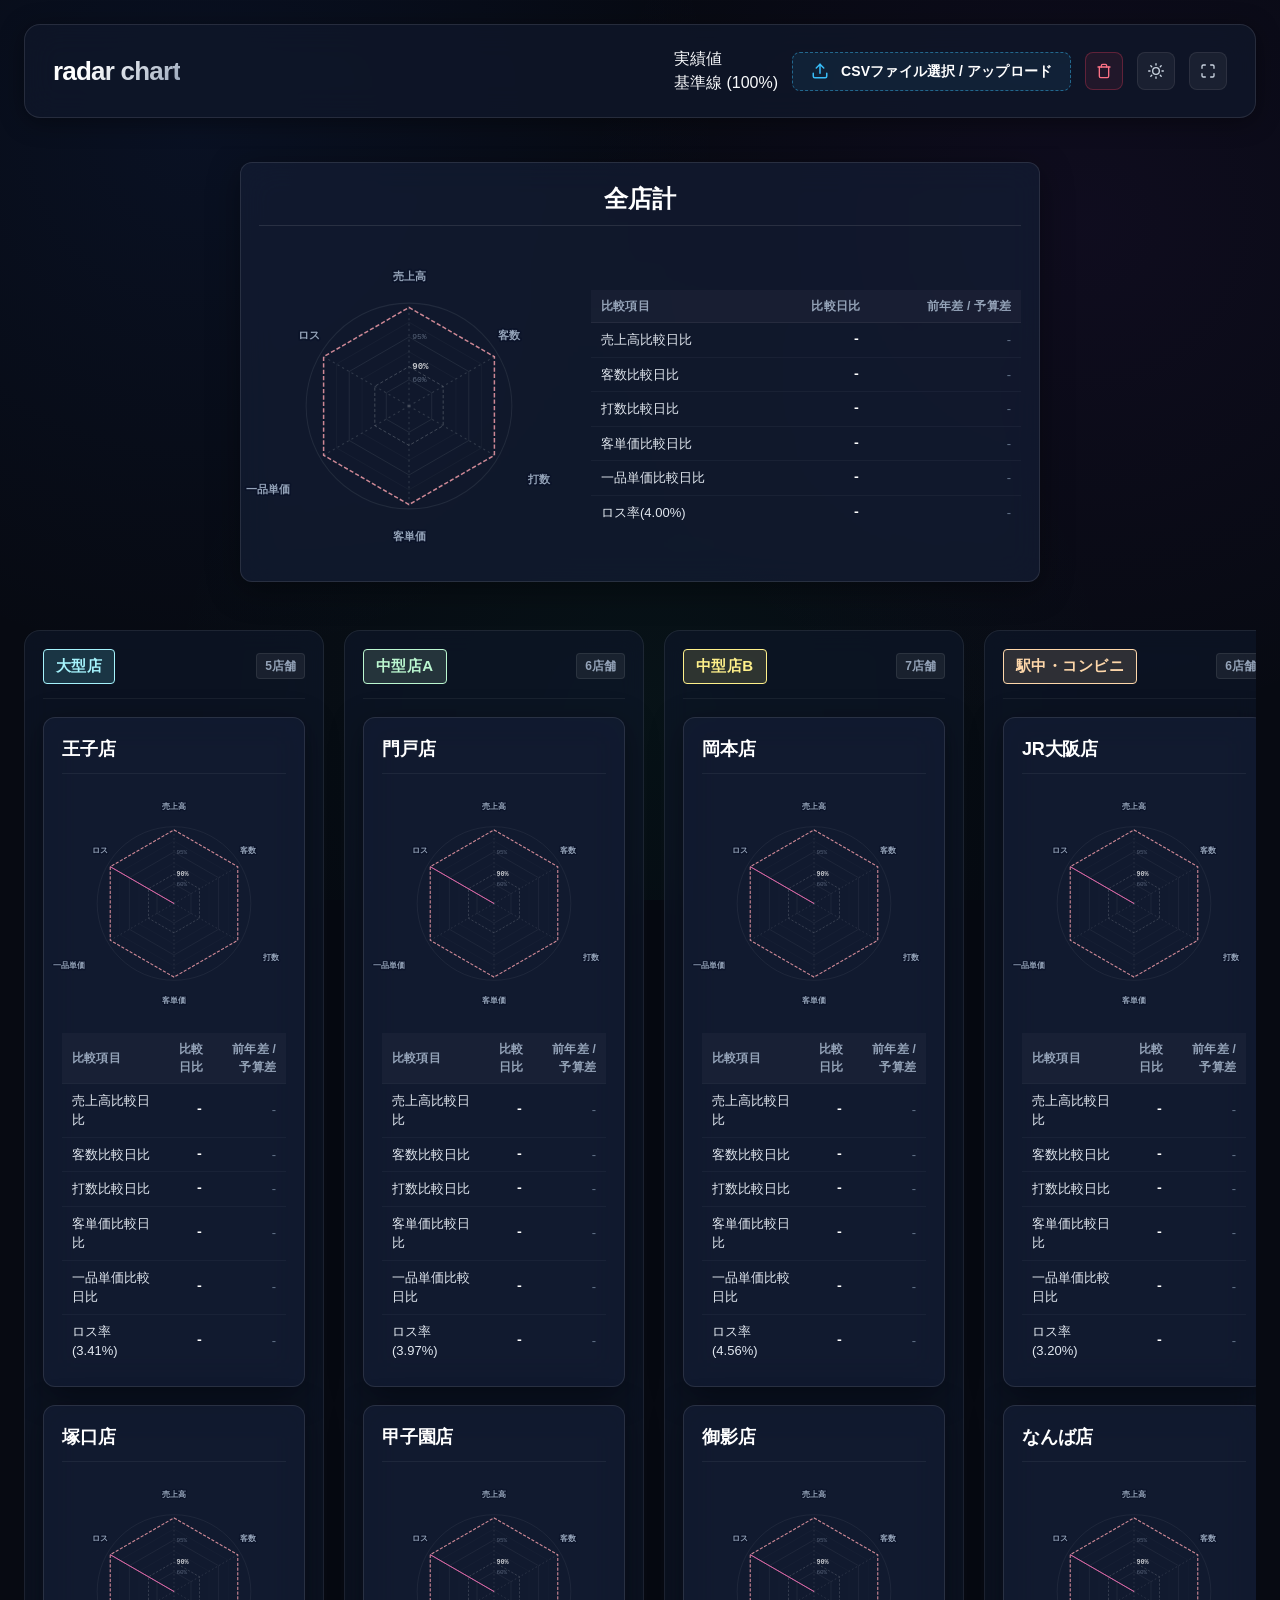
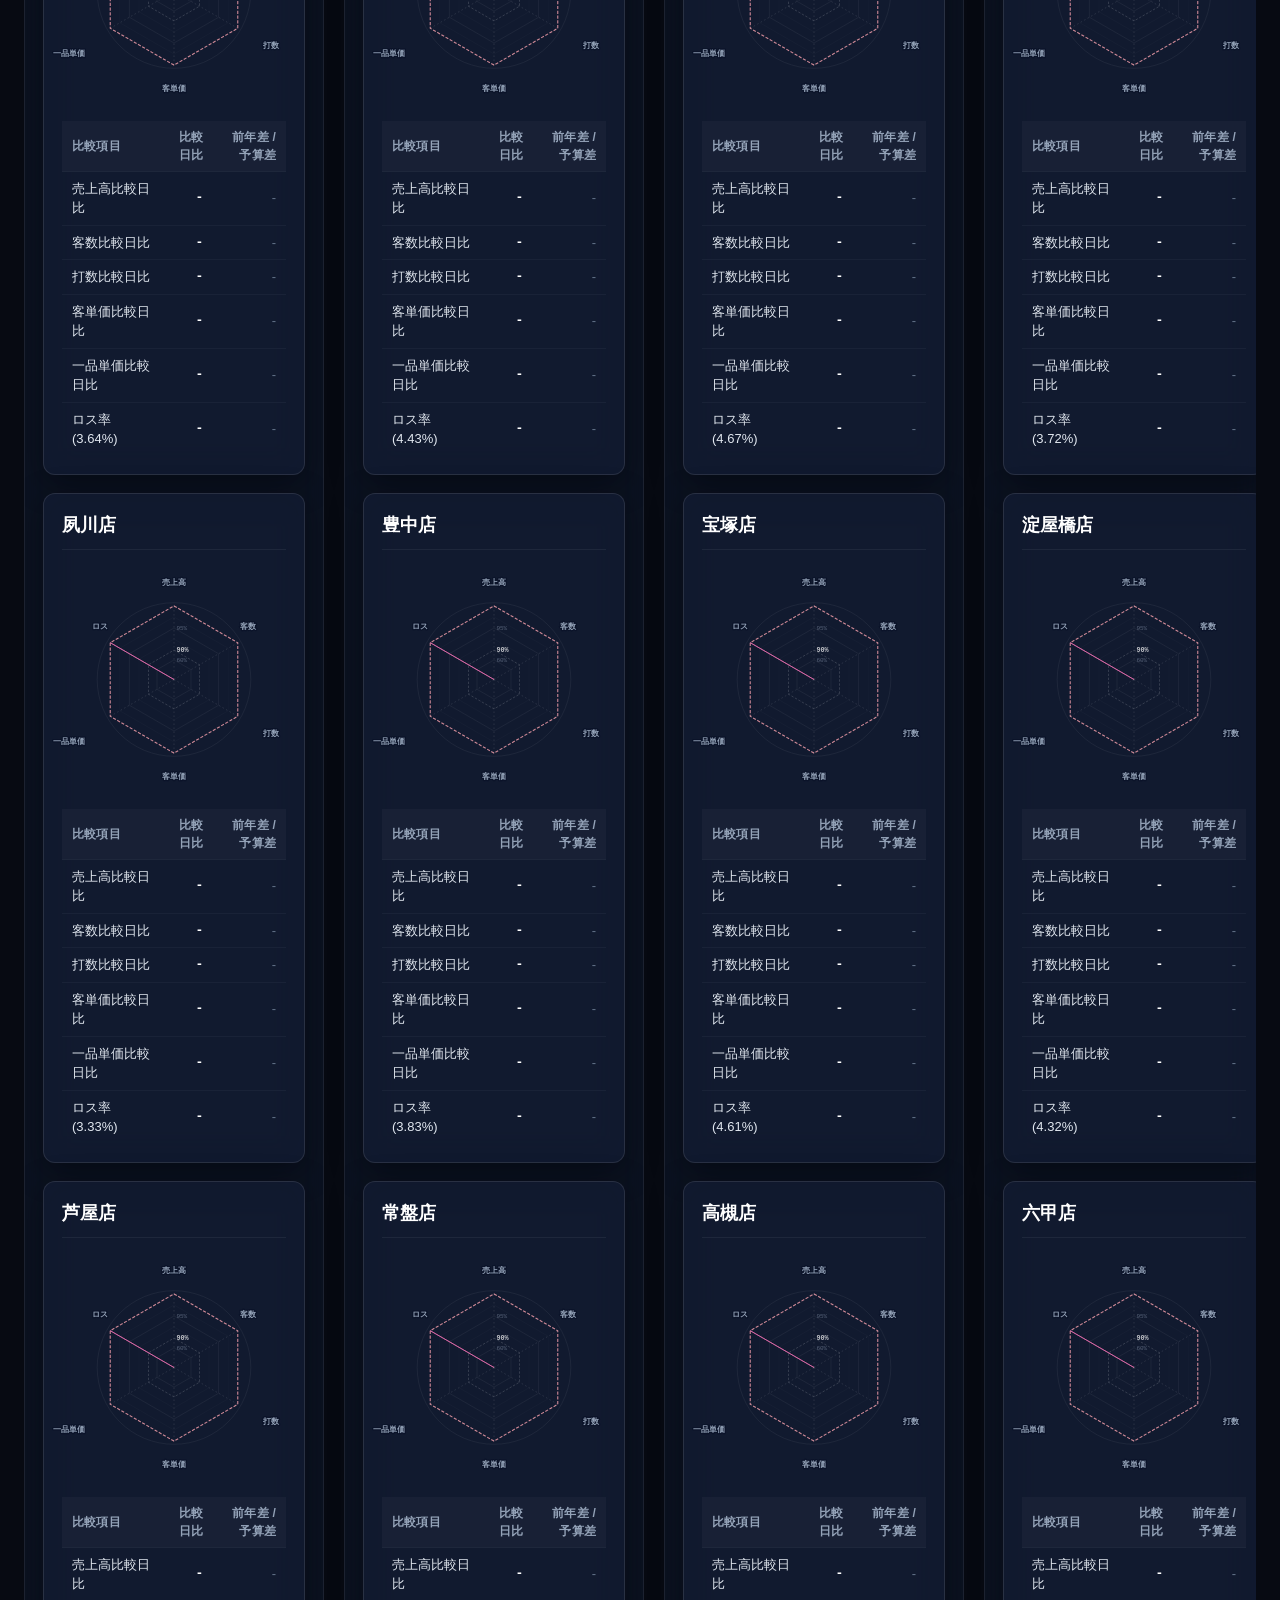
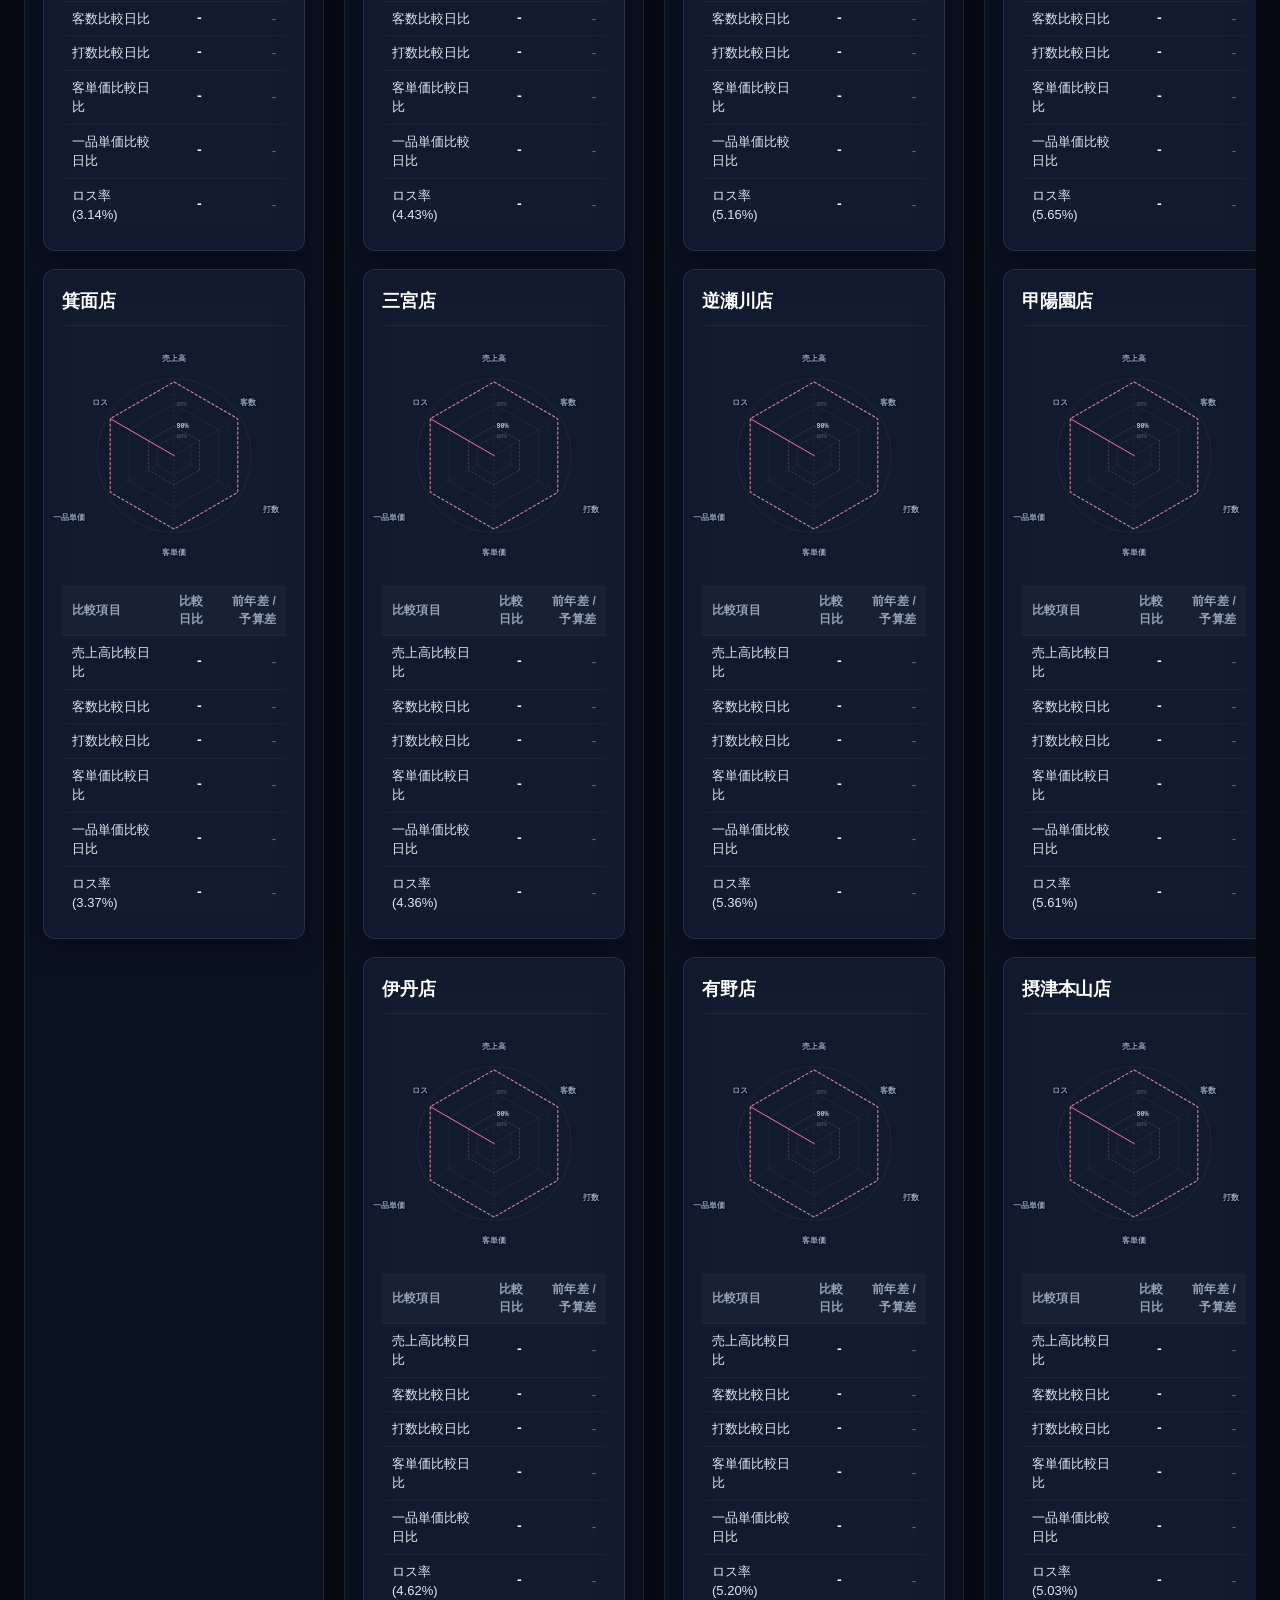
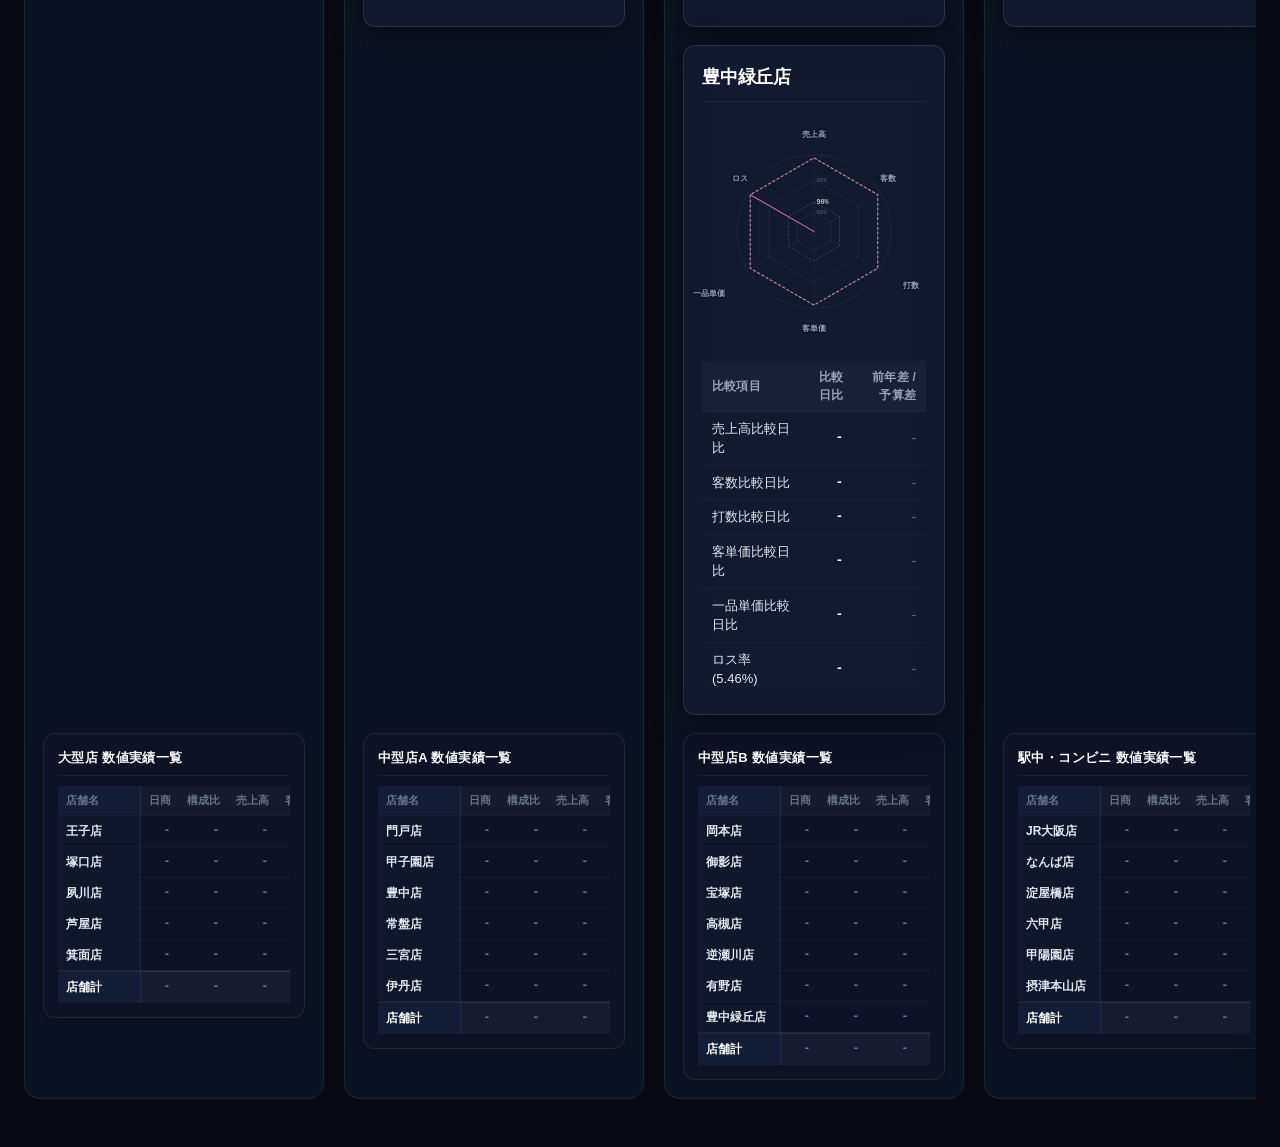
==== commit 922be1ae: "Update radar chart project files" ====
--- a/radar chart.html
+++ b/radar chart.html
@@ -1,13 +1,16 @@
 <!DOCTYPE html>
 <html lang="ja">
+
 <head>
   <meta charset="UTF-8">
   <meta name="viewport" content="width=device-width, initial-scale=1.0">
-  <meta http-equiv="Content-Security-Policy" content="default-src 'none'; style-src 'self' 'unsafe-inline'; script-src 'self'; img-src 'self' data:;">
+  <meta http-equiv="Content-Security-Policy"
+    content="default-src 'none'; style-src 'self' 'unsafe-inline'; script-src 'self'; img-src 'self' data:;">
   <title>radar chart</title>
   <meta name="description" content="全24店舗の売上実績KPI（売上高、客数、打数、客単価、一品単価の比較日比）をレーダーチャートとテーブルの1セットで表示する4列カンバンビュー">
   <link rel="stylesheet" href="css/style.css">
 </head>
+
 <body>
 
   <!-- ヘッダーエリア -->
@@ -29,31 +32,50 @@
       </div>
 
       <!-- 読み込みボタン周辺 ドロップ＆ファイル選択ゾーン -->
-      <div id="csv-drop-zone" class="header-drop-zone" role="region" aria-label="CSV読み込みドロップエリア">
-        <input type="file" id="csv-file-input" class="file-upload-input" accept=".csv,text/csv">
-        <label for="csv-file-input" class="drop-zone-label" tabindex="0" role="button" aria-label="CSVファイル選択 / ドロップ">
-          <div class="drop-zone-icon">
-            <svg width="18" height="18" viewBox="0 0 24 24" fill="none" stroke="currentColor" stroke-width="2" stroke-linecap="round" stroke-linejoin="round">
-              <path d="M21 15v4a2 2 0 0 1-2 2H5a2 2 0 0 1-2-2v-4"></path>
-              <polyline points="17 8 12 3 7 8"></polyline>
-              <line x1="12" y1="3" x2="12" y2="15"></line>
-            </svg>
-          </div>
-          <span class="drop-zone-main-text">CSVファイル選択 / ドロップ</span>
-        </label>
+      <div class="header-upload-group">
+        <div id="csv-drop-zone" class="header-drop-zone" role="region" aria-label="CSV読み込みドロップエリア">
+          <input type="file" id="csv-file-input" class="file-upload-input" accept=".csv,text/csv">
+          <label for="csv-file-input" class="drop-zone-label" tabindex="0" role="button"
+            aria-label="CSVファイル選択 / アップロード">
+            <div class="drop-zone-icon">
+              <svg width="18" height="18" viewBox="0 0 24 24" fill="none" stroke="currentColor" stroke-width="2"
+                stroke-linecap="round" stroke-linejoin="round">
+                <path d="M21 15v4a2 2 0 0 1-2 2H5a2 2 0 0 1-2-2v-4"></path>
+                <polyline points="17 8 12 3 7 8"></polyline>
+                <line x1="12" y1="3" x2="12" y2="15"></line>
+              </svg>
+            </div>
+            <span class="drop-zone-main-text">CSVファイル選択 / アップロード</span>
+          </label>
+        </div>
+        <div id="loaded-file-display" class="loaded-file-display" title="アップロードされたファイル名" style="display: none;">
+          <svg class="loaded-file-icon" width="12" height="12" viewBox="0 0 24 24" fill="none" stroke="currentColor"
+            stroke-width="2" stroke-linecap="round" stroke-linejoin="round">
+            <path d="M14 2H6a2 2 0 0 0-2 2v16a2 2 0 0 0 2 2h12a2 2 0 0 0 2-2V8z"></path>
+            <polyline points="14 2 14 8 20 8"></polyline>
+            <line x1="16" y1="13" x2="8" y2="13"></line>
+            <line x1="16" y1="17" x2="8" y2="17"></line>
+            <polyline points="10 9 9 9 8 9"></polyline>
+          </svg>
+          <span id="loaded-file-name" class="loaded-file-name"></span>
+        </div>
       </div>
       <!-- クリアボタン（アイコン表示のみ） -->
-      <button type="button" id="btn-clear-data" class="btn-clear" title="全店舗の数値をクリアします（店舗数・項目は維持されます）" aria-label="全店舗の数値をクリア">
-        <svg width="16" height="16" viewBox="0 0 24 24" fill="none" stroke="currentColor" stroke-width="2" stroke-linecap="round" stroke-linejoin="round">
+      <button type="button" id="btn-clear-data" class="btn-clear" title="全店舗の数値をクリアします（店舗数・項目は維持されます）"
+        aria-label="全店舗の数値をクリア">
+        <svg width="16" height="16" viewBox="0 0 24 24" fill="none" stroke="currentColor" stroke-width="2"
+          stroke-linecap="round" stroke-linejoin="round">
           <polyline points="3 6 5 6 21 6"></polyline>
           <path d="M19 6v14a2 2 0 0 1-2 2H7a2 2 0 0 1-2-2V6m3 0V4a2 2 0 0 1 2-2h4a2 2 0 0 1 2 2v2"></path>
         </svg>
       </button>
 
       <!-- テーマ切り替えボタン（ライト/ダーク） アイコン表示のみ -->
-      <button type="button" id="btn-theme-toggle" class="btn-theme-toggle" title="ライトモード/ダークモードを切り替えます" aria-label="ライトモードに切り替え" aria-pressed="false">
+      <button type="button" id="btn-theme-toggle" class="btn-theme-toggle" title="ライトモード/ダークモードを切り替えます"
+        aria-label="ライトモードに切り替え" aria-pressed="false">
         <span class="theme-icon-container">
-          <svg class="icon-sun" width="16" height="16" viewBox="0 0 24 24" fill="none" stroke="currentColor" stroke-width="2" stroke-linecap="round" stroke-linejoin="round">
+          <svg class="icon-sun" width="16" height="16" viewBox="0 0 24 24" fill="none" stroke="currentColor"
+            stroke-width="2" stroke-linecap="round" stroke-linejoin="round">
             <circle cx="12" cy="12" r="5"></circle>
             <line x1="12" y1="1" x2="12" y2="3"></line>
             <line x1="12" y1="21" x2="12" y2="23"></line>
@@ -64,20 +86,26 @@
             <line x1="4.22" y1="19.78" x2="5.64" y2="18.36"></line>
             <line x1="18.36" y1="5.64" x2="19.78" y2="4.22"></line>
           </svg>
-          <svg class="icon-moon" width="16" height="16" viewBox="0 0 24 24" fill="none" stroke="currentColor" stroke-width="2" stroke-linecap="round" stroke-linejoin="round">
+          <svg class="icon-moon" width="16" height="16" viewBox="0 0 24 24" fill="none" stroke="currentColor"
+            stroke-width="2" stroke-linecap="round" stroke-linejoin="round">
             <path d="M21 12.79A9 9 0 1 1 11.21 3 7 7 0 0 0 21 12.79z"></path>
           </svg>
         </span>
       </button>
 
       <!-- 全画面表示切り替えボタン アイコン表示のみ -->
-      <button type="button" id="btn-fullscreen-toggle" class="btn-fullscreen-toggle" title="全画面表示に切り替えます" aria-label="全画面表示に切り替え" aria-pressed="false">
+      <button type="button" id="btn-fullscreen-toggle" class="btn-fullscreen-toggle" title="全画面表示に切り替えます"
+        aria-label="全画面表示に切り替え" aria-pressed="false">
         <span class="fullscreen-icon-container">
-          <svg class="icon-maximize" width="16" height="16" viewBox="0 0 24 24" fill="none" stroke="currentColor" stroke-width="2" stroke-linecap="round" stroke-linejoin="round">
-            <path d="M8 3H5a2 2 0 0 0-2 2v3m18 0V5a2 2 0 0 0-2-2h-3m0 18h3a2 2 0 0 0 2-2v-3M3 16v3a2 2 0 0 0 2 2h3"></path>
+          <svg class="icon-maximize" width="16" height="16" viewBox="0 0 24 24" fill="none" stroke="currentColor"
+            stroke-width="2" stroke-linecap="round" stroke-linejoin="round">
+            <path d="M8 3H5a2 2 0 0 0-2 2v3m18 0V5a2 2 0 0 0-2-2h-3m0 18h3a2 2 0 0 0 2-2v-3M3 16v3a2 2 0 0 0 2 2h3">
+            </path>
           </svg>
-          <svg class="icon-minimize" width="16" height="16" viewBox="0 0 24 24" fill="none" stroke="currentColor" stroke-width="2" stroke-linecap="round" stroke-linejoin="round">
-            <path d="M8 3v3a2 2 0 0 1-2 2H3m18 0h-3a2 2 0 0 1-2-2V3m0 18v-3a2 2 0 0 1 2-2h3M3 16h3a2 2 0 0 1 2 2v3"></path>
+          <svg class="icon-minimize" width="16" height="16" viewBox="0 0 24 24" fill="none" stroke="currentColor"
+            stroke-width="2" stroke-linecap="round" stroke-linejoin="round">
+            <path d="M8 3v3a2 2 0 0 1-2 2H3m18 0h-3a2 2 0 0 1-2-2V3m0 18v-3a2 2 0 0 1 2-2h3M3 16h3a2 2 0 0 1 2 2v3">
+            </path>
           </svg>
         </span>
       </button>
@@ -90,7 +118,7 @@
     <section id="total-store-section" class="total-store-section" role="region" aria-label="全店計ダッシュボード">
       <!-- JavaScriptにより全店計のチャートが挿入されます -->
     </section>
-    
+
     <div id="kanban-board" class="kanban-board" role="region" aria-label="4列店舗別カンバンボード">
       <!-- JavaScriptにより4列のカンバンカテゴリおよび店舗カードが安全に動的生成されます -->
     </div>
@@ -100,7 +128,8 @@
   <div id="store-modal-overlay" class="modal-overlay" aria-hidden="true" style="display: none;">
     <div class="modal-dialog" role="dialog" aria-modal="true" aria-labelledby="modal-store-name">
       <button type="button" id="modal-close-btn" class="modal-close-button" aria-label="閉じる">
-        <svg width="20" height="20" viewBox="0 0 24 24" fill="none" stroke="currentColor" stroke-width="2.5" stroke-linecap="round" stroke-linejoin="round">
+        <svg width="20" height="20" viewBox="0 0 24 24" fill="none" stroke="currentColor" stroke-width="2.5"
+          stroke-linecap="round" stroke-linejoin="round">
           <line x1="18" y1="6" x2="6" y2="18"></line>
           <line x1="6" y1="6" x2="18" y2="18"></line>
         </svg>
@@ -139,4 +168,5 @@
   <script src="js/table.js"></script>
   <script src="js/app.js"></script>
 </body>
-</html>
+
+</html>
--- a/css/style.css
+++ b/css/style.css
@@ -135,6 +135,43 @@
   gap: 14px;
   flex-wrap: wrap;
 }
+/* アップロードコントロールグループ（ボタン＋下部ファイル名表示） */
+.header-upload-group {
+  display: flex;
+  flex-direction: column;
+  align-items: stretch;
+  gap: 5px;
+}
+
+.loaded-file-display {
+  display: flex;
+  align-items: center;
+  justify-content: center;
+  width: 100%;
+  box-sizing: border-box;
+  padding: 3px 12px;
+  border-radius: var(--radius-sm);
+  background: rgba(56, 189, 248, 0.1);
+  border: 1px solid rgba(56, 189, 248, 0.25);
+  font-size: 0.6875rem;
+  color: #38bdf8;
+  transition: all 0.2s ease;
+}
+
+.loaded-file-icon {
+  flex-shrink: 0;
+  margin-right: 6px;
+  stroke: #38bdf8;
+}
+
+.loaded-file-name {
+  white-space: nowrap;
+  overflow: hidden;
+  text-overflow: ellipsis;
+  font-weight: 500;
+  letter-spacing: 0.01em;
+  text-align: center;
+}
 
 /* 読み込みボタン周辺 ドロップ＆選択ゾーン (Header Drop Zone) */
 .header-drop-zone {
@@ -902,6 +939,16 @@
   -webkit-text-fill-color: transparent;
 }
 
+[data-theme="light"] .loaded-file-display {
+  background: rgba(14, 165, 233, 0.08);
+  border-color: rgba(14, 165, 233, 0.3);
+  color: #0284c7;
+}
+
+[data-theme="light"] .loaded-file-icon {
+  stroke: #0284c7;
+}
+
 [data-theme="light"] .drop-zone-main-text {
   color: #0f172a;
 }
@@ -1057,6 +1104,32 @@
   white-space: nowrap;
 }
 
+
+/* 左端（店舗名列）の固定（スティッキー）設定 */
+.column-summary-table th.th-col-store,
+.column-summary-table .td-col-store-name {
+  position: sticky;
+  left: 0;
+  z-index: 2;
+  background: #0f172a; /* 背景透過による文字重なりを防止 */
+  border-right: 1px solid rgba(255, 255, 255, 0.08);
+  box-shadow: 2px 0 6px rgba(0, 0, 0, 0.25);
+  min-width: 82px;
+  max-width: 100px;
+}
+
+.column-summary-table th.th-col-store {
+  z-index: 3;
+  background: #131d35;
+}
+
+.column-summary-table tfoot .td-col-store-name {
+  background: #131d35;
+}
+
+.column-summary-table tbody tr:hover .td-col-store-name {
+  background: #17233f;
+}
 .column-summary-table .td-col-store-name {
   font-weight: 600;
 }
@@ -1088,15 +1161,19 @@
 
 /* 達成度別の色分け */
 .column-summary-table .val-achieved {
-  color: #34d399; /* 100%以上: ミント */
+  color: #a7f3d0; /* 100%超え: より淡くミルキーなペールミントグリーン */
 }
 
 .column-summary-table .val-normal {
-  color: #cbd5e1; /* 90%〜100%: 明るいスレート */
+  color: #cbd5e1; /* 90%〜100%: ニュートラルスレート */
+}
+
+.column-summary-table .val-sub-avg {
+  color: #fef08a !important; /* カテゴリ平均以下: 明るく淡いペールシフォンイエロー */
 }
 
 .column-summary-table .val-alert {
-  color: #fb7185; /* 90%未満: ソフトローズ */
+  color: #fca5a5; /* 90%未満 / 予算オーバー: 刺激を和らげた淡いパステルコーラルピンク */
 }
 
 .column-summary-table .val-empty {
@@ -1153,15 +1230,19 @@
 }
 
 [data-theme="light"] .column-summary-table .val-achieved {
-  color: #059669;
+  color: #14b8a6; /* 穏やかで淡めのソフトティール */
 }
 
 [data-theme="light"] .column-summary-table .val-normal {
-  color: #334155;
+  color: #475569;
+}
+
+[data-theme="light"] .column-summary-table .val-sub-avg {
+  color: #d97706 !important; /* ギラつきのないマイルドウォームイエロー */
 }
 
 [data-theme="light"] .column-summary-table .val-alert {
-  color: #e11d48;
+  color: #e11d48; /* 優しめのソフトローズ */
 }
 
 [data-theme="light"] .column-summary-table tfoot tr {
@@ -1173,11 +1254,66 @@
   color: #0f172a;
 }
 
+
+[data-theme="light"] .column-summary-table th.th-col-store,
+[data-theme="light"] .column-summary-table .td-col-store-name {
+  background: #ffffff;
+  border-right: 1px solid rgba(0, 0, 0, 0.08);
+  box-shadow: 2px 0 6px rgba(0, 0, 0, 0.06);
+}
+
+[data-theme="light"] .column-summary-table th.th-col-store {
+  background: #f8fafc;
+}
+
+[data-theme="light"] .column-summary-table tfoot .td-col-store-name {
+  background: #f8fafc;
+}
+
+[data-theme="light"] .column-summary-table tbody tr:hover .td-col-store-name {
+  background: #f1f5f9;
+}
 [data-theme="light"] .column-summary-table tbody tr:hover {
   background: rgba(0, 0, 0, 0.03);
 }
 
 /* 客数比に対して売上比が低い店舗のマーキング（店舗名のみ適用） */
+
+/* 売上高100%超え店舗のマーキング（グリーン） */
+.btn-summary-store-link.store-leading-mark {
+  background: rgba(52, 211, 153, 0.16);
+  color: #6ee7b7 !important;
+  border: 1px solid rgba(52, 211, 153, 0.40);
+  border-radius: var(--radius-sm);
+  padding: 2px 7px;
+  font-weight: 700;
+  display: inline-flex;
+  align-items: center;
+  gap: 4px;
+  transition: all 0.2s ease;
+}
+
+.btn-summary-store-link.store-leading-mark:hover {
+  background: rgba(52, 211, 153, 0.30);
+  color: #ffffff !important;
+  border-color: #34d399;
+  box-shadow: 0 0 8px rgba(52, 211, 153, 0.35);
+}
+
+[data-theme="light"] .btn-summary-store-link.store-leading-mark {
+  background: rgba(16, 185, 129, 0.10);
+  color: #059669 !important;
+  border: 1px solid rgba(16, 185, 129, 0.35);
+}
+
+[data-theme="light"] .btn-summary-store-link.store-leading-mark:hover {
+  background: rgba(16, 185, 129, 0.20);
+  color: #047857 !important;
+  border-color: #059669;
+}
+
+/* 店舗計（平均値）以下の場合のイエロー表示 */
+
 .btn-summary-store-link.store-lagging-mark {
   background: rgba(244, 63, 94, 0.16);
   color: #fb7185 !important;
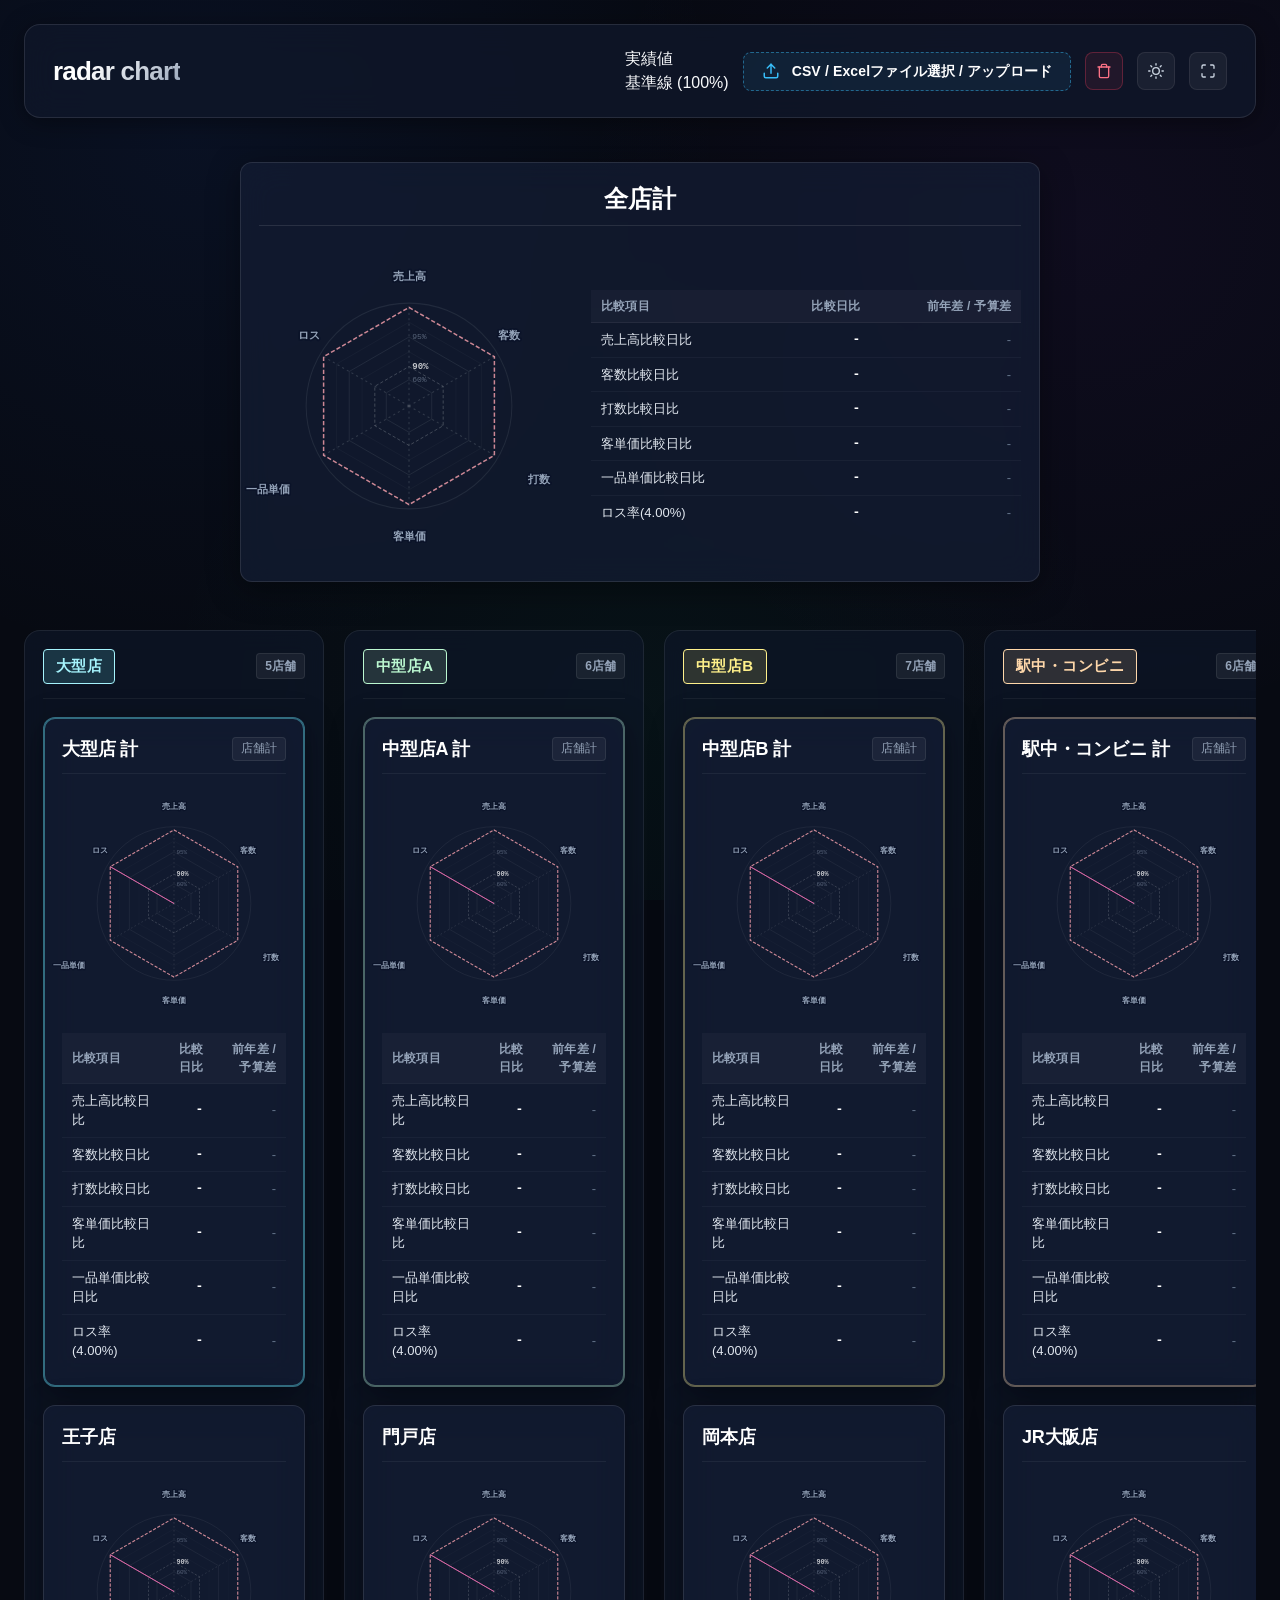
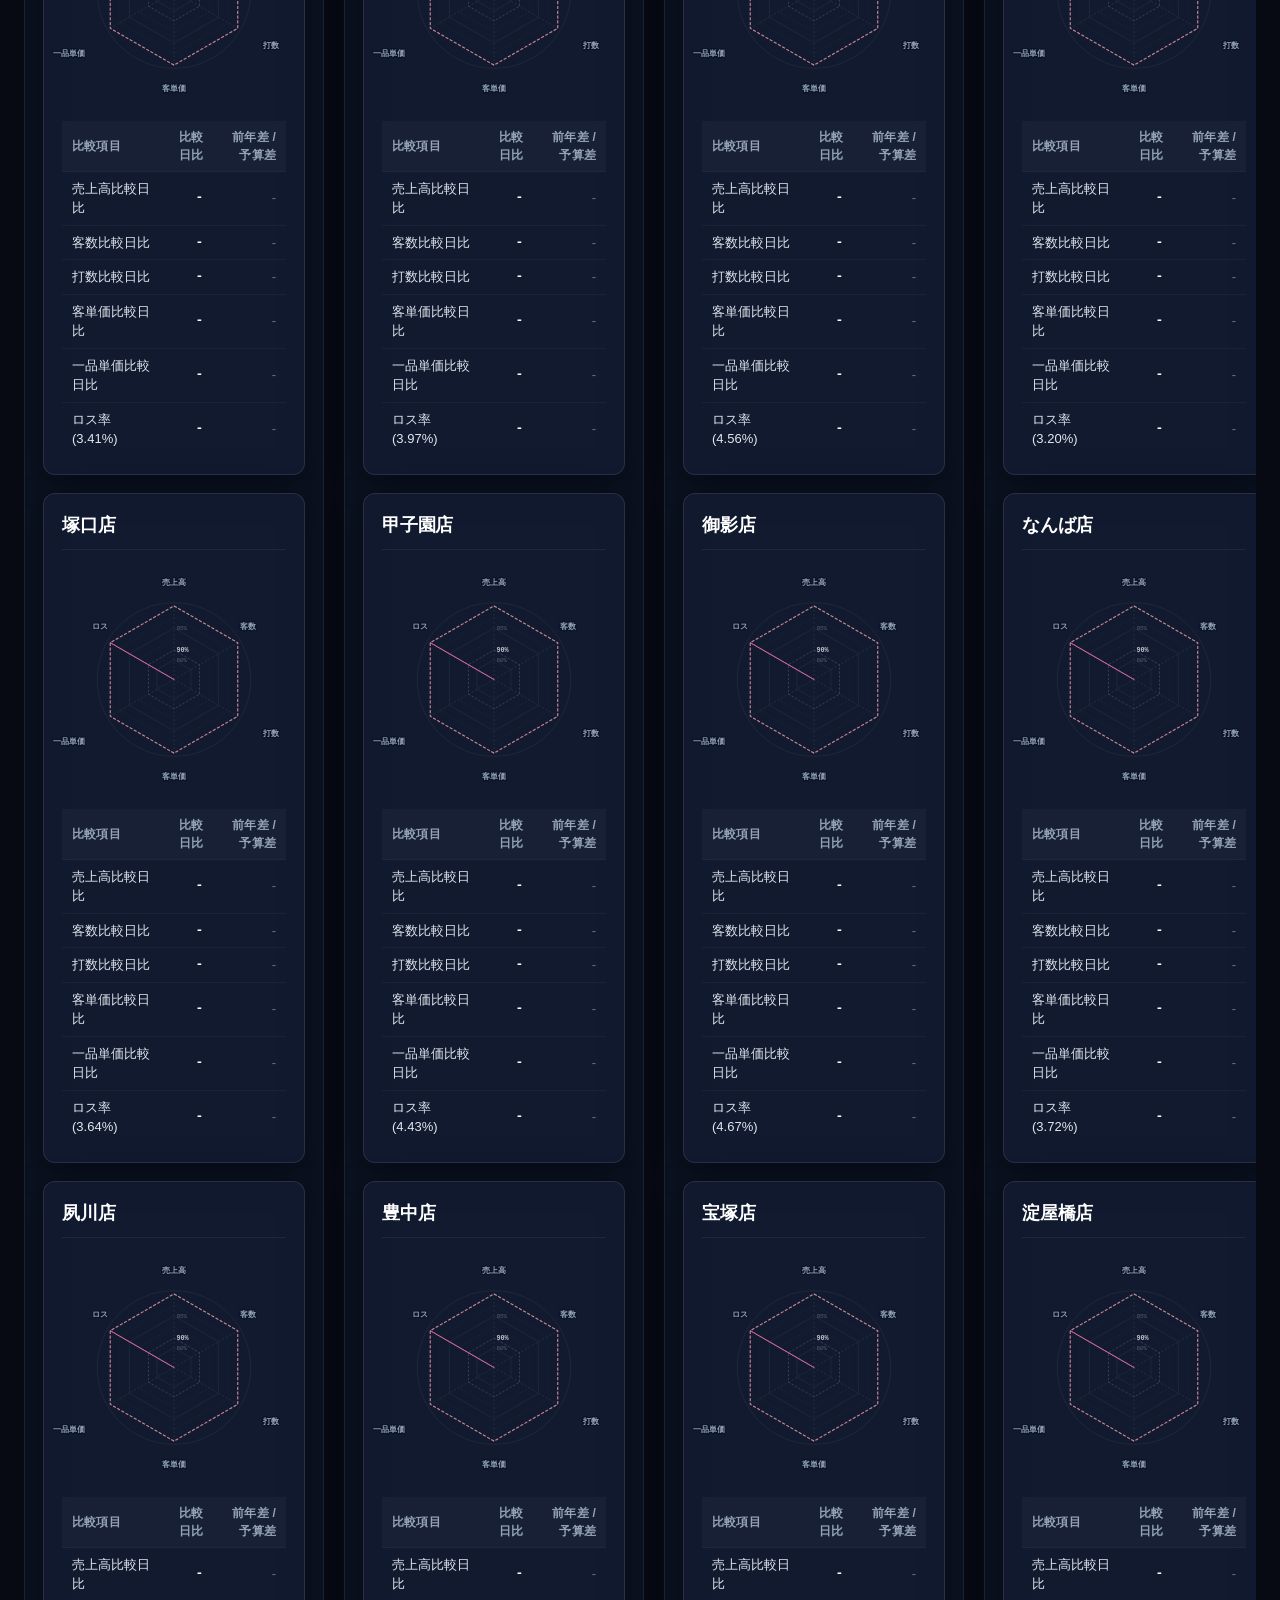
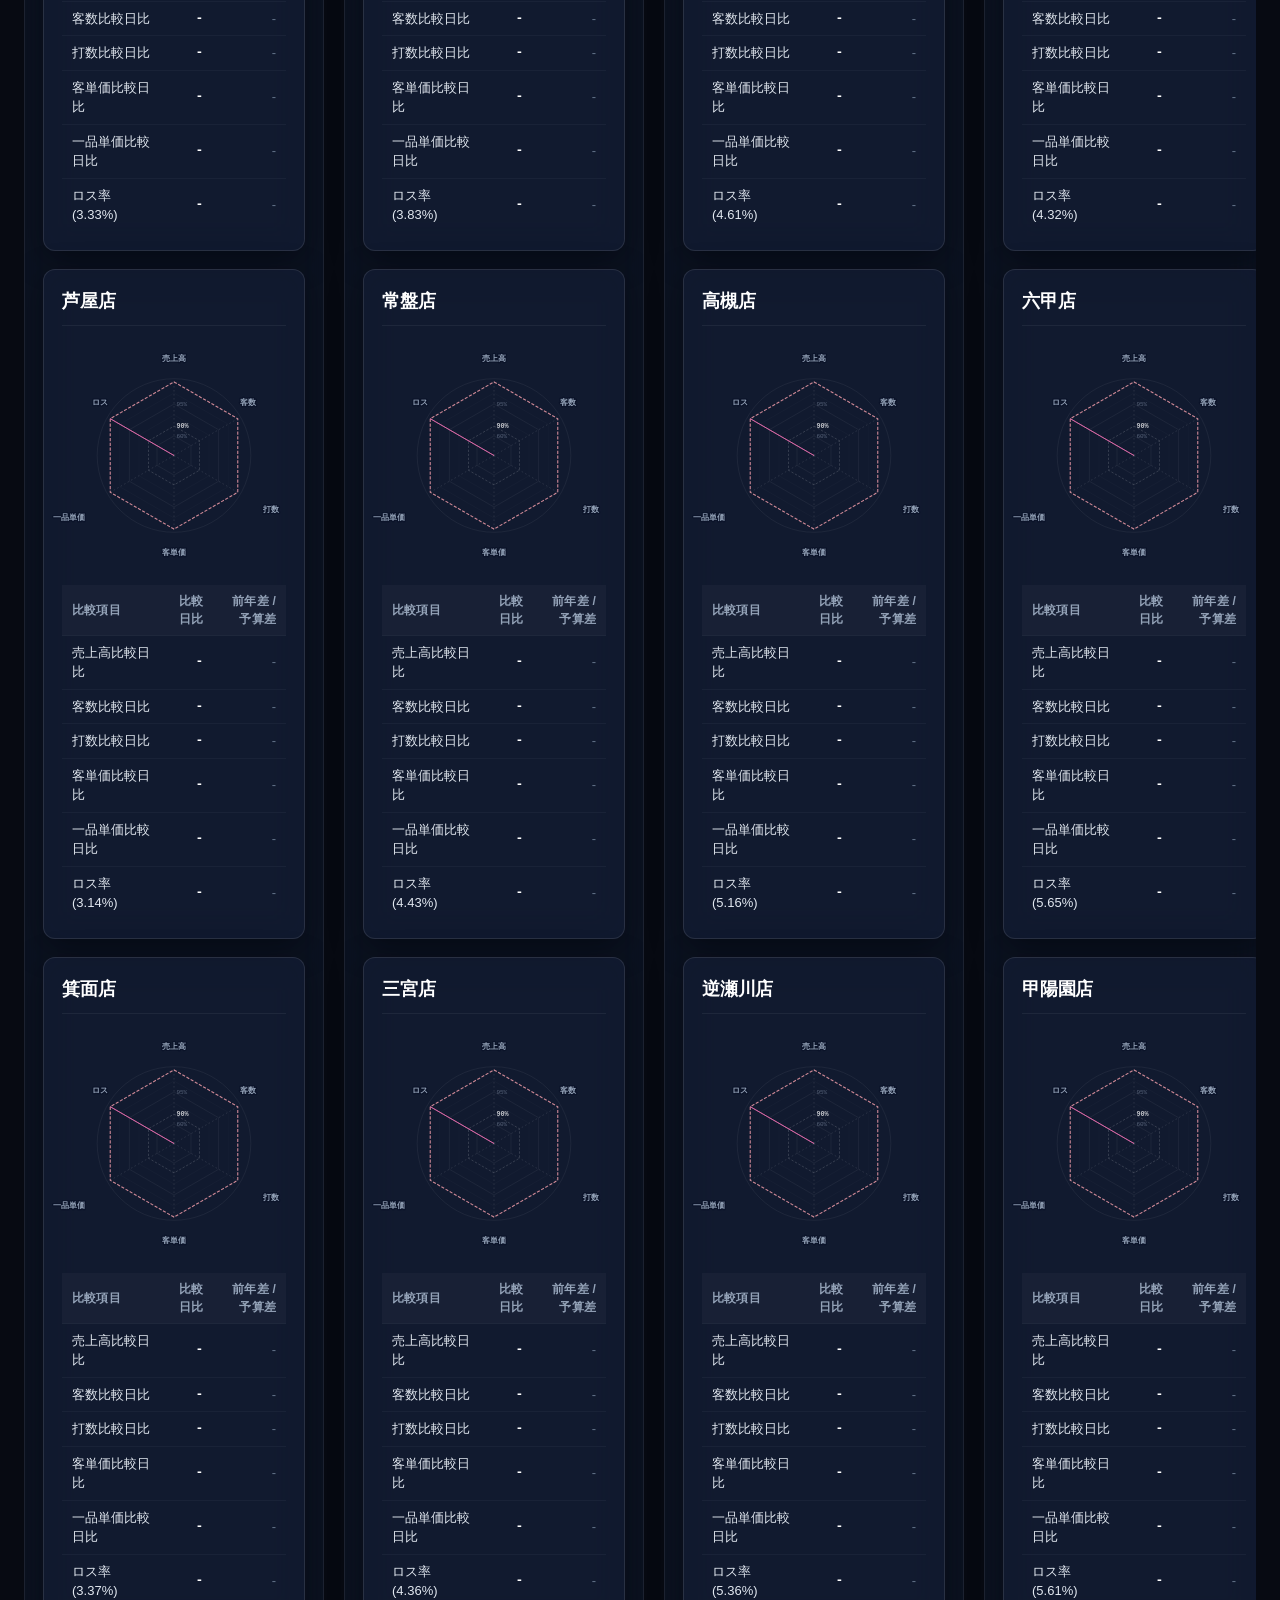
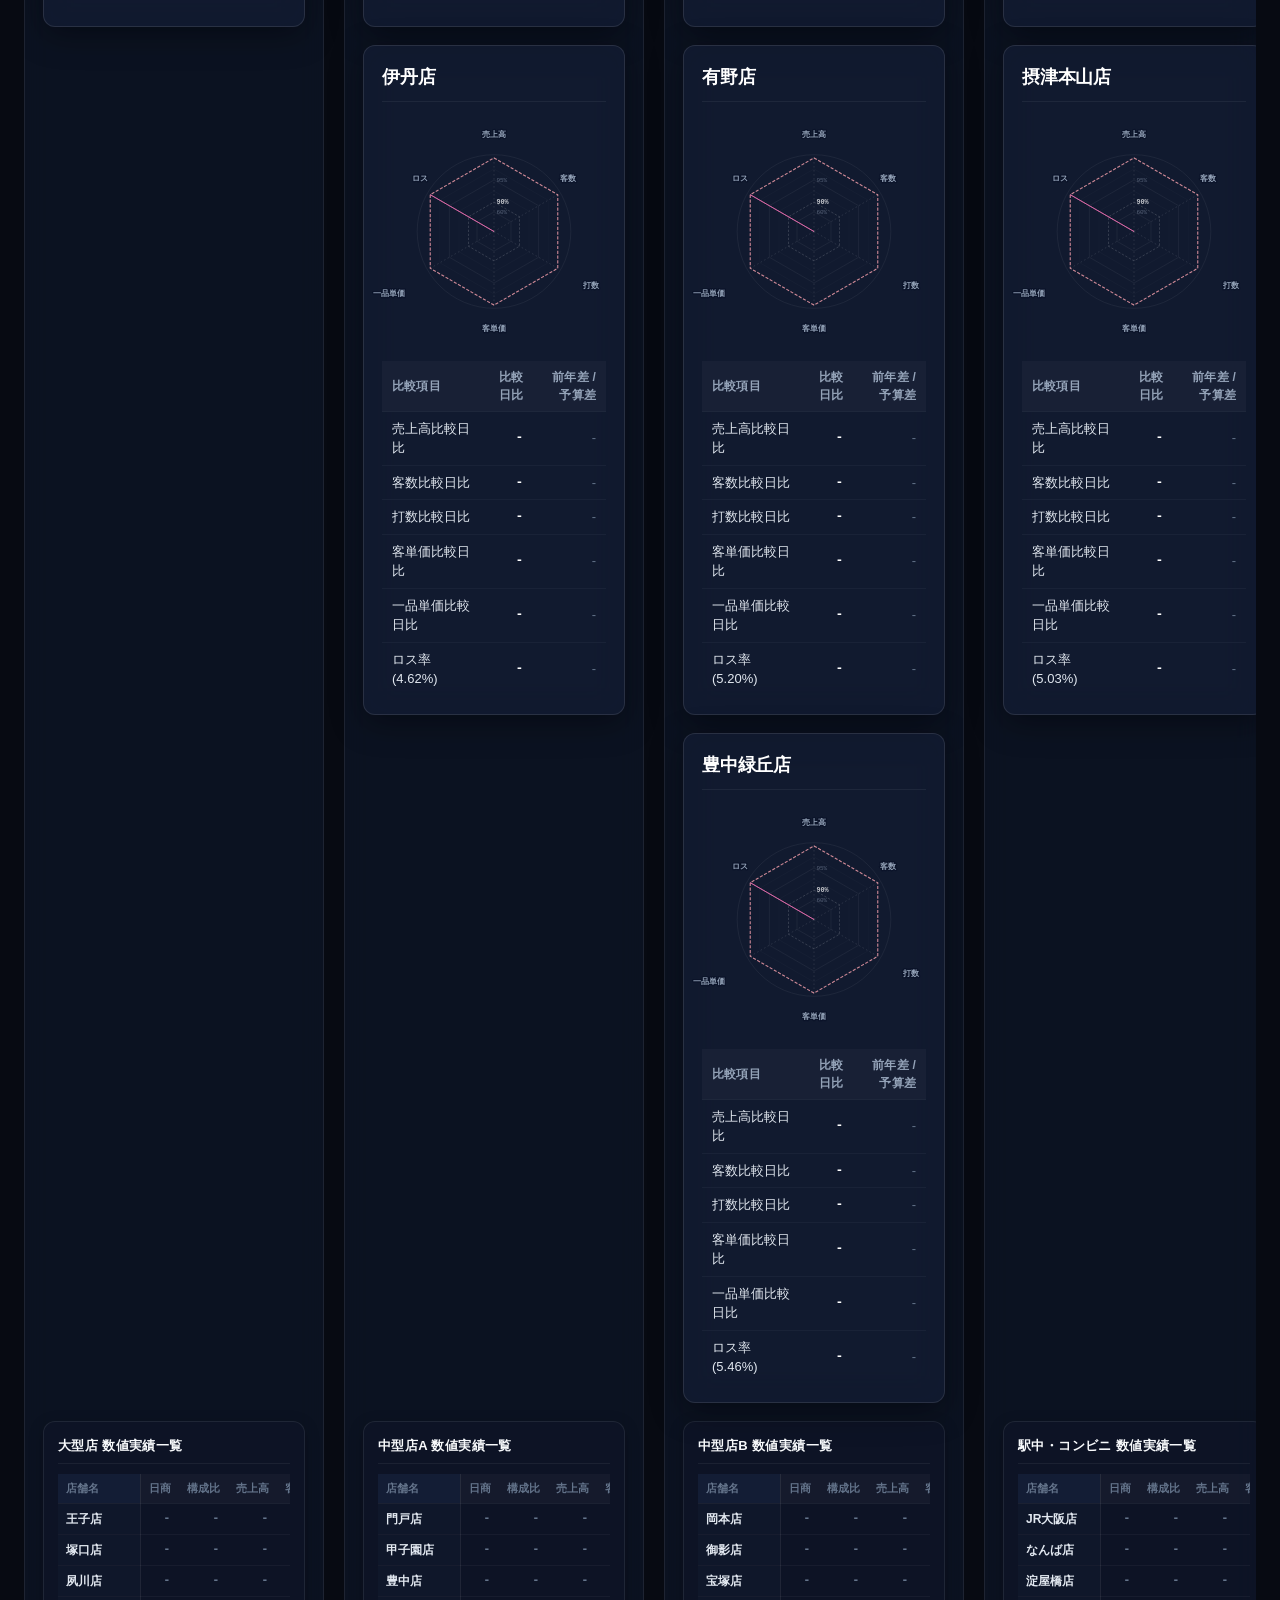
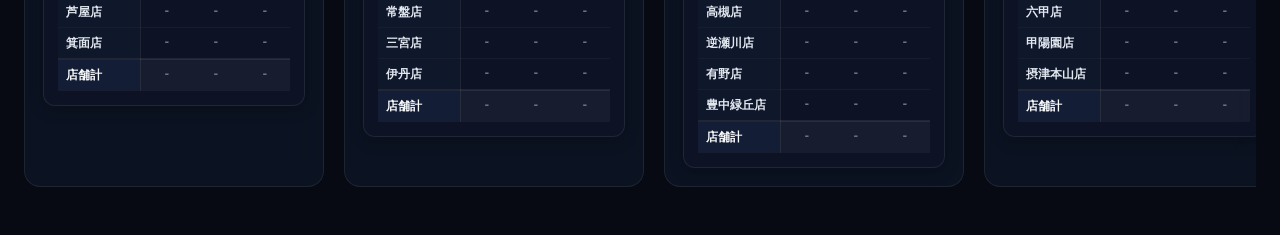
==== commit 9d13c43d: "feat: CSVおよびExcel（.xlsx / .xls）ファイルの読み込みに対応（値のみ抽出）" ====
--- a/radar chart.html
+++ b/radar chart.html
@@ -33,10 +33,11 @@
 
       <!-- 読み込みボタン周辺 ドロップ＆ファイル選択ゾーン -->
       <div class="header-upload-group">
-        <div id="csv-drop-zone" class="header-drop-zone" role="region" aria-label="CSV読み込みドロップエリア">
-          <input type="file" id="csv-file-input" class="file-upload-input" accept=".csv,text/csv">
+        <div id="csv-drop-zone" class="header-drop-zone" role="region" aria-label="CSV / Excel読み込みドロップエリア">
+          <input type="file" id="csv-file-input" class="file-upload-input"
+            accept=".csv,text/csv,.xlsx,.xls,application/vnd.openxmlformats-officedocument.spreadsheetml.sheet,application/vnd.ms-excel">
           <label for="csv-file-input" class="drop-zone-label" tabindex="0" role="button"
-            aria-label="CSVファイル選択 / アップロード">
+            aria-label="CSV / Excelファイル選択 / アップロード">
             <div class="drop-zone-icon">
               <svg width="18" height="18" viewBox="0 0 24 24" fill="none" stroke="currentColor" stroke-width="2"
                 stroke-linecap="round" stroke-linejoin="round">
@@ -45,7 +46,7 @@
                 <line x1="12" y1="3" x2="12" y2="15"></line>
               </svg>
             </div>
-            <span class="drop-zone-main-text">CSVファイル選択 / アップロード</span>
+            <span class="drop-zone-main-text">CSV / Excelファイル選択 / アップロード</span>
           </label>
         </div>
         <div id="loaded-file-display" class="loaded-file-display" title="アップロードされたファイル名" style="display: none;">
@@ -162,6 +163,7 @@
   <div id="toast-container" class="toast-container" aria-live="polite"></div>
 
   <!-- スクリプト読み込み（安全な分離設計・外部CDN不使用） -->
+  <script src="vendor/xlsx.full.min.js"></script>
   <script src="js/config.js"></script>
   <script src="js/parser.js"></script>
   <script src="js/chart.js"></script>
--- a/css/style.css
+++ b/css/style.css
@@ -1456,3 +1456,19 @@
   max-width: 480px; /* 少し大きめに表示 */
   margin: 0 auto;
 }
+
+/* ==========================================================================
+   カテゴリ店舗計カード（各列の一番上）
+   --category-accent は app.js でカテゴリの badgeBorder を設定
+   ========================================================================== */
+.store-kanban-card.category-total-card,
+[data-theme="light"] .store-kanban-card.category-total-card {
+  border: 1.5px solid var(--category-accent, var(--border-card));
+  box-shadow: var(--shadow-card), inset 0 0 0 1px var(--category-accent, transparent);
+}
+
+.store-kanban-card.category-total-card:hover,
+[data-theme="light"] .store-kanban-card.category-total-card:hover {
+  border-color: var(--category-accent, var(--border-card-hover));
+  box-shadow: var(--shadow-card-hover), inset 0 0 0 1px var(--category-accent, transparent);
+}
